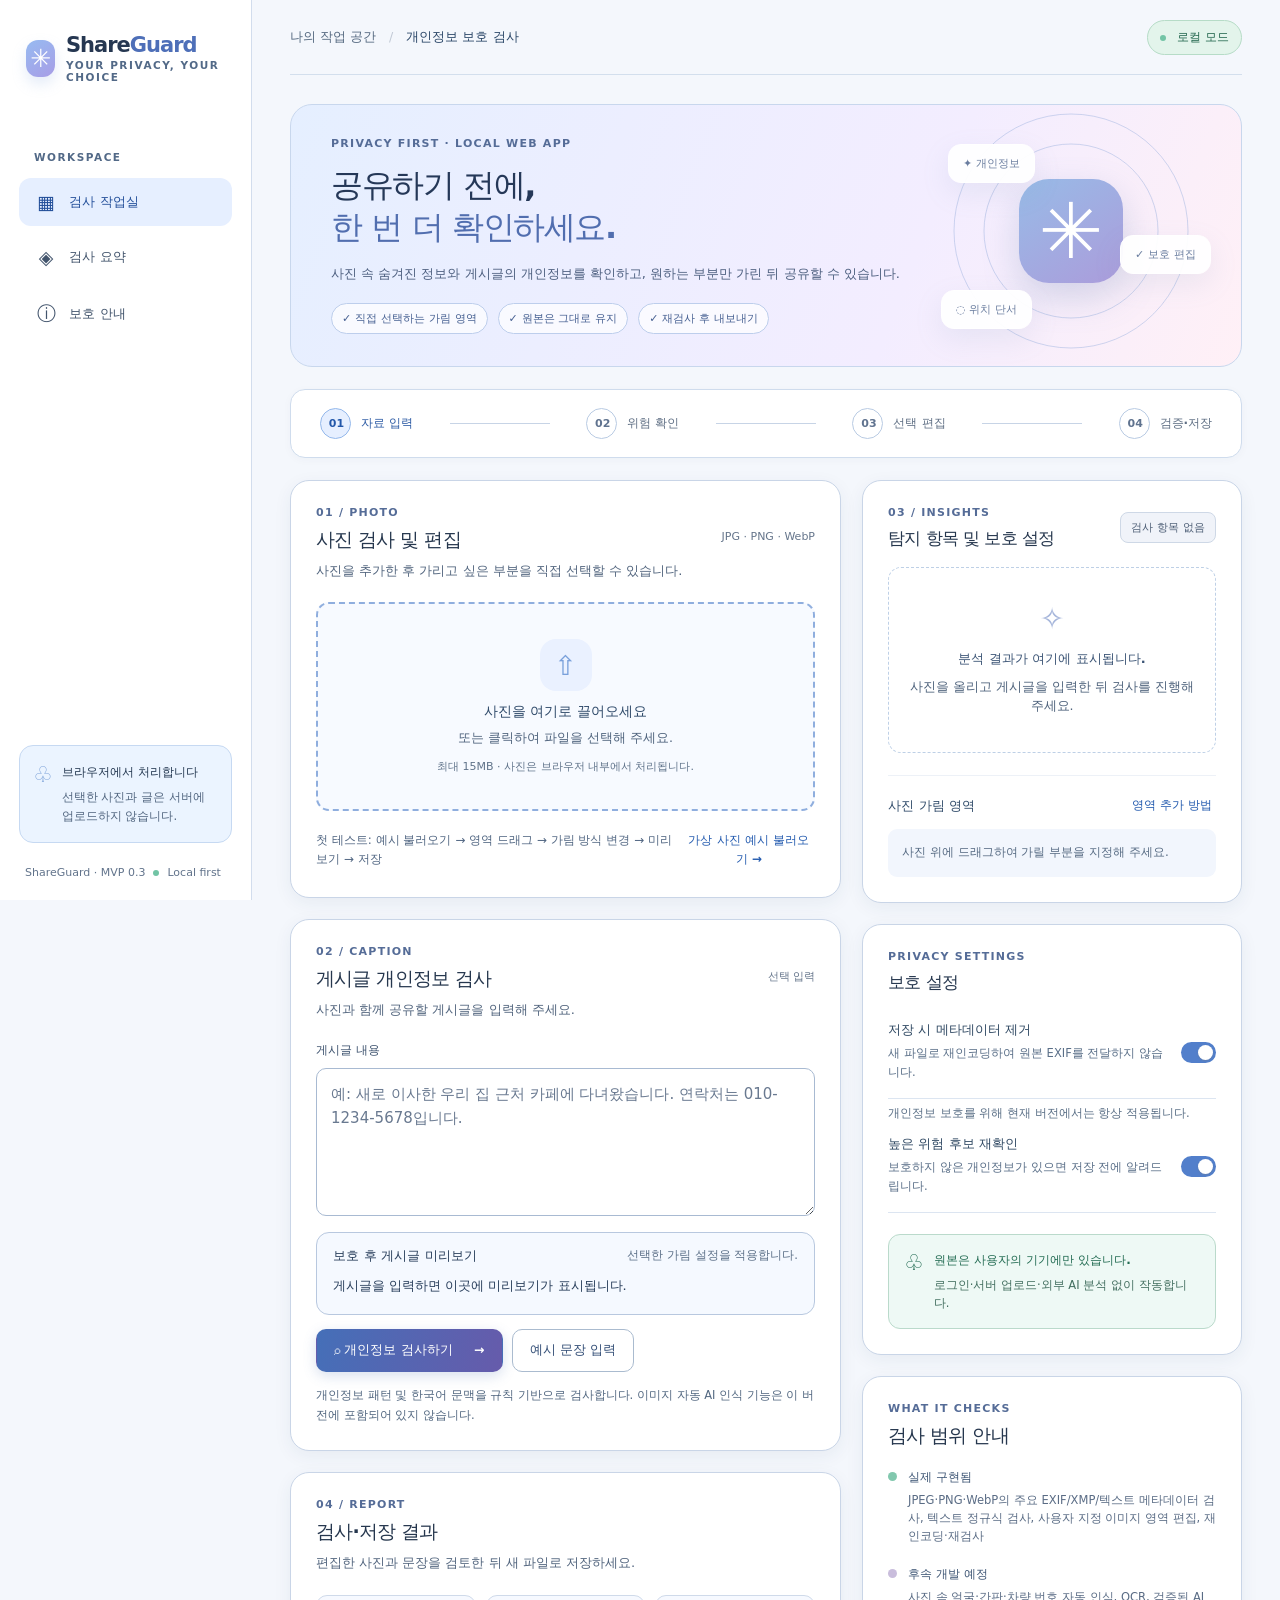
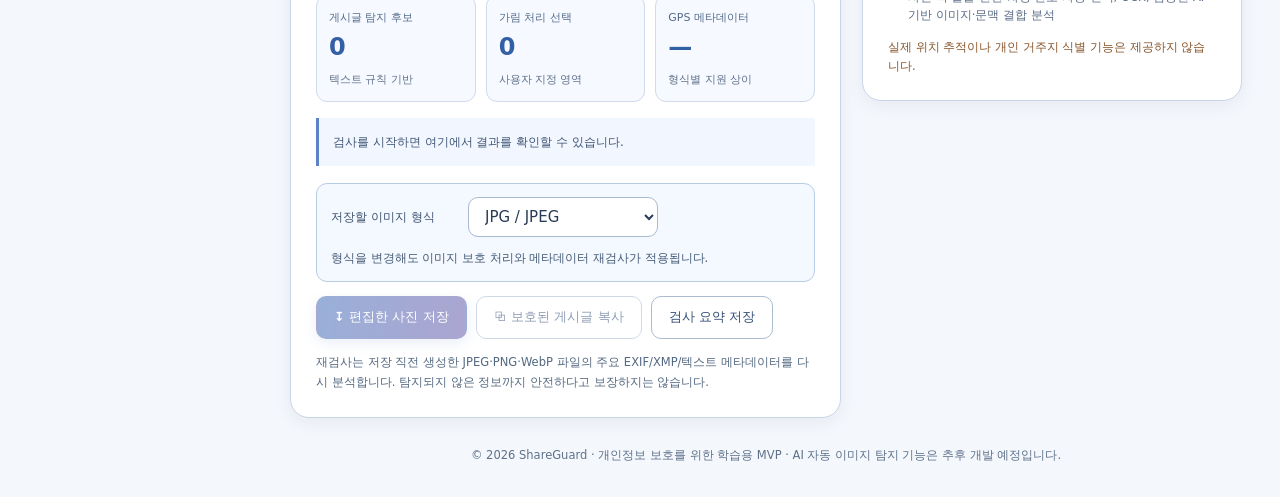
==== source/index.html @ 8f2fca0f "docs: publish full ShareGuard v0.3 source archive and readable sources" ====
<!doctype html>
<html lang="ko">
<head>
  <meta charset="UTF-8" />
  <meta name="viewport" content="width=device-width,initial-scale=1" />
  <meta name="description" content="ShareGuard — 사진과 게시글의 개인정보 노출 단서를 검사하고, 공유 전 선택적으로 보호하는 웹앱" />
  <title>ShareGuard — 공유 전 개인정보 보호</title>
  <style>
:root{font-family:Pretendard,'Apple SD Gothic Neo','Malgun Gothic',system-ui,sans-serif;color:#26324b;background:#f7f9fd;font-synthesis:none;text-rendering:optimizeLegibility;-webkit-font-smoothing:antialiased;font-size:14px}*{box-sizing:border-box}html{scroll-behavior:smooth}body{margin:0}button,input,textarea,select{font:inherit}button{cursor:pointer}button:disabled{cursor:not-allowed;opacity:.48}button:focus-visible,a:focus-visible,input:focus-visible,textarea:focus-visible,select:focus-visible{outline:3px solid #96bdec;outline-offset:2px}a{color:inherit;text-decoration:none}h1,h2,h3,p{margin:0}.hidden{display:none!important}.layout{display:flex;min-height:100vh}.sidebar{width:252px;flex-shrink:0;background:#fff;border-right:1px solid #e9edf6;display:flex;flex-direction:column;position:sticky;top:0;height:100vh;padding:33px 19px 21px}.brand{display:flex;align-items:center;gap:11px;padding-left:7px;font-size:21px;font-weight:850;letter-spacing:-1px;color:#2b3956}.brand-icon{display:flex;align-items:center;justify-content:center;height:37px;width:37px;color:#fff;border-radius:12px;background:linear-gradient(145deg,#97bbf1,#a79de6);font-size:25px;box-shadow:0 7px 14px #9db9e645}.brand-accent{color:#7b95db}.brand small{display:block;font-size:8px;letter-spacing:1.55px;color:#8e9bb2;font-weight:800;margin-top:2px}.sidebar-label{font-size:10px;letter-spacing:1.5px;color:#a4aebe;font-weight:850;margin:68px 15px 15px}.main-nav{display:grid;gap:7px}.nav-item{padding:13px 17px;display:flex;align-items:center;gap:13px;border-radius:12px;color:#8792a5;font-weight:650;font-size:13px}.nav-item:hover,.nav-item.active{background:#eaf2ff;color:#5480c4}.nav-icon{font-size:19px;font-weight:400;width:20px;text-align:center}.side-bottom{margin-top:auto}.private-box{display:flex;gap:9px;padding:16px 13px;background:#f0f7ff;border:1px solid #e3eefb;border-radius:14px}.private-box strong{font-size:11px}.private-box p{font-size:10px;color:#8796aa;line-height:1.65;margin-top:7px}.private-icon{color:#83a7db;font-size:22px}.version{padding:23px 6px 0;color:#a0adbe;font-size:10px;display:flex;gap:8px;align-items:center}.dot,.status-dot{display:inline-block;width:6px;height:6px;border-radius:50%;background:#72c4a5}.main{min-width:0;flex:1;max-width:1600px;margin:0 auto;padding:0 38px 24px;width:100%}.topbar{height:75px;display:flex;justify-content:space-between;align-items:center;border-bottom:1px solid #e9edf5}.breadcrumb{color:#9aa6b8;font-size:12px}.breadcrumb span{padding:0 9px;color:#c1c9d5}.breadcrumb strong{color:#556884}.status-pill{background:#eff9f4;color:#57977d;font-size:11px;padding:8px 12px;border-radius:50px;font-weight:700}.status-dot{margin-right:7px}.hero{background:linear-gradient(112deg,#e5efff 0%,#f3edff 65%,#fff0f6 100%);border:1px solid #e2eaf8;min-height:255px;border-radius:22px;display:flex;overflow:hidden;position:relative;margin-top:29px;padding:32px 40px}.hero-text{position:relative;z-index:2}.eyebrow,.section-kicker{display:block;color:#8b9cc2;font-size:10px;font-weight:850;letter-spacing:1.7px}.hero h1{font-size:32px;line-height:1.32;font-weight:850;letter-spacing:-1.4px;margin:14px 0}.hero em{font-style:normal;color:#7e91cd}.hero p{color:#74839f;font-size:12px;line-height:1.75}.hero-features{display:flex;gap:10px;flex-wrap:wrap;margin-top:17px}.hero-features span{background:#ffffff87;border:1px solid #ffffffaa;padding:7px 10px;border-radius:30px;color:#6a8abb;font-size:10px;font-weight:750}.hero-visual{margin-left:auto;position:relative;width:260px;min-width:240px}.orbit{position:absolute;border:1px solid #a4b6e185;border-radius:50%;left:50%;top:48%;transform:translate(-50%,-50%)}.orbit-1{width:235px;height:235px}.orbit-2{width:175px;height:175px}.hero-shield{position:absolute;left:50%;top:48%;transform:translate(-50%,-50%);width:104px;height:104px;border-radius:30px;background:linear-gradient(145deg,#98bbe7,#ab9cdb);box-shadow:0 14px 35px #778fbb4b;display:grid;place-items:center;color:white;font-size:77px}.hero-float{position:absolute;white-space:nowrap;background:#fffffff2;border:1px solid #ffffff;border-radius:13px;box-shadow:0 10px 28px #839bba22;padding:11px 14px;color:#6a7d9f;font-size:11px;font-weight:750}.float-a{top:7px;left:7px}.float-b{right:-10px;top:98px}.float-c{bottom:5px;left:0}.stepper{display:flex;justify-content:space-around;align-items:center;background:white;border-radius:15px;margin:22px 0;padding:18px 18px;border:1px solid #edf0f7}.step{font-size:11px;display:flex;gap:10px;align-items:center;color:#97a5bb;font-weight:750;white-space:nowrap}.step b{font-size:11px;border:1px solid #e3eaf4;padding:8px;border-radius:50%;width:31px;height:31px;text-align:center;color:#a9b8cc}.step.active{color:#6688cd}.step.active b{background:#e6efff;color:#628cda;border-color:#cee0fd}.step-line{height:1px;background:#e5eaf3;flex:1;max-width:100px;margin:0 15px}.workspace-grid{display:grid;grid-template-columns:minmax(0,1.45fr) minmax(320px,1fr);gap:21px;align-items:start}.content-column,.right-column{display:flex;flex-direction:column;gap:21px}.panel{background:white;border:1px solid #e9eef6;border-radius:19px;box-shadow:0 5px 24px #42597c07;padding:25px}.panel-head{display:flex;justify-content:space-between;align-items:start;gap:15px;margin-bottom:21px}.panel h2{font-size:19px;letter-spacing:-.8px;margin-top:8px}.panel-head p{font-size:12px;color:#9aa6b9;line-height:1.65;margin-top:7px}.optional{margin-top:24px;white-space:nowrap;font-size:10px;color:#a5afc0}.dropzone{background:#f8faff;border:2px dashed #ccdafa;border-radius:13px;padding:35px 12px;text-align:center;cursor:pointer;transition:.2s}.dropzone:hover,.dropzone.dragover{background:#eef4ff;border-color:#8cb3ef}.upload-icon{height:52px;width:52px;margin:0 auto 12px;border-radius:16px;background:#eaf1ff;display:grid;place-items:center;color:#79a0db;font-size:27px}.dropzone h3{font-size:14px;color:#516681}.dropzone p{font-size:12px;margin:9px 0;color:#8d9aae}.dropzone span{font-size:10px;color:#b0bccd}.sample-row{display:flex;justify-content:space-between;gap:8px;margin-top:16px;font-size:11px;color:#9ba7ba;align-items:center}.link-btn{background:none;border:0;padding:4px;color:#668cd0;font-size:11px;font-weight:750}.link-btn:hover{text-decoration:underline}.text-panel textarea,.text-input{width:100%;padding:13px 14px;border-radius:10px;border:1px solid #dfe6f1;background:#fcfdff;color:#43546b;outline:none;line-height:1.6}.text-panel textarea:focus,.text-input:focus{border-color:#a1bdeb;box-shadow:0 0 0 3px #d8e7fd8a}.text-panel textarea{resize:vertical;min-height:115px}.field-label{display:block;font-size:11px;font-weight:750;color:#697d99;margin:12px 0 9px}.editor-row,.download-actions{display:flex;gap:9px;flex-wrap:wrap;margin-top:14px}.primary-btn,.secondary-btn{padding:12px 17px;border-radius:10px;border:1px solid transparent;font-size:12px;font-weight:750}.primary-btn{background:linear-gradient(105deg,#7da3df,#938ad7);color:#fff;box-shadow:0 5px 14px #93a5d333}.primary-btn:hover{filter:brightness(1.04)}.primary-btn span{padding-left:17px}.secondary-btn{background:white;color:#7188af;border-color:#e0e7f1}.secondary-btn:hover{background:#f6f9ff}.privacy-help{margin-top:13px;color:#9ca9bb;font-size:10px;line-height:1.75}.insights-panel .compact{align-items:center;margin-bottom:17px}.insights-panel .compact h2{font-size:16px}.risk-badge{font-size:10px;border-radius:8px;background:#f0f3f9;color:#8996a9;padding:7px 10px;font-weight:750;white-space:nowrap}.risk-badge.risk-high{background:#fff0eb;color:#cc796c}.risk-badge.risk-mid{background:#fff7e6;color:#bb944c}.empty-insights{text-align:center;padding:33px 15px 37px;color:#a5b1c0;border:1px dashed #e8edf5;border-radius:13px}.empty-insights .spark{font-size:30px;color:#a6b6db;display:block;margin-bottom:13px}.empty-insights strong{font-size:12px;color:#7488a6}.empty-insights p{font-size:11px;margin-top:10px;line-height:1.5}.result-intro{font-size:12px;color:#6b7991;line-height:1.5}.result-intro span{color:#7491d2;font-weight:850}.result-intro p{color:#a0acbc;margin:7px 0 15px;font-size:10px}.result-subtitle,.subsection-head{font-size:12px;color:#526681;font-weight:800;margin:13px 0 11px}.meta-row{padding:9px 0;border-bottom:1px solid #f0f3f9;display:flex;justify-content:space-between;gap:9px;font-size:11px}.meta-key{color:#92a0b4;flex-shrink:0}.meta-value{color:#596d8a;text-align:right;word-break:break-word}.meta-value.high{color:#bf6e66;font-weight:800}.muted{color:#a5afbf;font-size:11px;line-height:1.6}.finding-card{border:1px solid #e9edf4;border-radius:11px;padding:12px;margin-bottom:9px}.finding-top{display:flex;justify-content:space-between;align-items:center;gap:8px;font-size:11px}.finding-top strong{color:#546a86}.finding-risk{color:#b58c4e;background:#fff8e9;border-radius:5px;padding:3px 6px;font-size:9px}.finding-risk.high{color:#bc7165;background:#fff0ec}.finding-match{margin:8px 0;color:#72849a;background:#f5f8fd;border-radius:6px;padding:6px 8px;font-size:10px;overflow-wrap:anywhere}.finding-reason{font-size:11px;color:#8998ab;line-height:1.6}.finding-check{display:flex;align-items:center;gap:8px;font-size:11px;color:#6884b1;margin-top:11px;cursor:pointer}.finding-check input,.region-item input{accent-color:#729bd7;width:15px;height:15px;cursor:pointer}.context-notice{background:#fff8eb;border:1px solid #f0e2c3;color:#9e7e48;font-size:11px;padding:12px;border-radius:10px;line-height:1.6}.subsection-head{display:flex;justify-content:space-between;align-items:center;border-top:1px solid #edf1f7;padding-top:17px;margin-top:22px}.empty-regions{color:#a4b0c0;font-size:11px;line-height:1.6;background:#fafcff;padding:14px;border-radius:9px}.region-item{border:1px solid #ebeff6;border-radius:10px;margin-bottom:8px;padding:11px;display:flex;gap:8px;align-items:center}.region-item.current{border-color:#aec8f2;background:#f9fbff}.region-select{border:0;background:none;text-align:left;color:#506887;flex:1;font-size:11px;font-weight:750;overflow-wrap:anywhere}.region-mode-label{font-size:10px;color:#9facc0}.region-settings{margin-top:15px;padding:14px;border:1px solid #e1e9f6;border-radius:12px;background:#fafcff}.inline-settings{display:flex;justify-content:space-between;margin-top:12px;align-items:center;font-size:11px;color:#687f9d}.inline-settings input{border:0;background:none;width:42px;height:28px;cursor:pointer}.region-settings-actions{text-align:right;margin-top:12px}.tiny-warning{font-size:10px;line-height:1.6;color:#af947b;margin-top:14px}.policy-panel h2{font-size:17px;margin-bottom:13px}.switch-row{display:flex;align-items:center;justify-content:space-between;gap:9px;padding:15px 0;border-bottom:1px solid #f0f3f7;cursor:pointer}.switch-row>span:first-child{flex:1}.switch-row strong{display:block;font-size:12px;color:#526780}.switch-row small{font-size:10px;color:#a4afbf;line-height:1.7;display:block;margin-top:5px}.switch-row input{position:absolute;opacity:0;width:1px;height:1px}.switch-ui{width:35px;height:21px;flex-shrink:0;background:#d8dfeb;border-radius:20px;position:relative}.switch-ui:before{content:'';width:15px;height:15px;position:absolute;left:3px;top:3px;background:#fff;border-radius:50%;box-shadow:0 1px 2px #7775}.switch-row input:checked+.switch-ui{background:#9dbce9}.switch-row input:checked+.switch-ui:before{transform:translateX(14px)}.locked-note{color:#a7b2c0;font-size:10px;margin:7px 0 0}.privacy-ribbon{display:flex;gap:10px;border-radius:12px;padding:15px;margin-top:21px;background:#eef9f5;color:#60937f}.privacy-ribbon>span{font-size:22px}.privacy-ribbon strong{font-size:11px}.privacy-ribbon p{font-size:10px;color:#8aaa9e;line-height:1.6;margin-top:7px}.scope-item{display:flex;gap:11px;margin-top:18px}.scope-dot{width:9px;height:9px;border-radius:50%;margin-top:5px;flex-shrink:0}.scope-dot.done{background:#82c8ae}.scope-dot.planned{background:#c9bddc}.scope-item strong{font-size:11px;color:#697e98}.scope-item p{font-size:10px;color:#a3afbf;margin-top:5px;line-height:1.6}.report-cards{display:grid;grid-template-columns:repeat(3,minmax(0,1fr));gap:10px}.report-stat{background:#f7faff;padding:14px 12px;border-radius:11px}.report-stat span{color:#8497b1;font-size:10px;display:block}.report-stat strong{font-size:24px;color:#6c8ec3;display:block;margin:8px 0;font-variant-numeric:tabular-nums}.report-stat small{font-size:9px;color:#a2b1c4}.report-note{color:#7587a2;font-size:11px;background:#f9fbff;border-left:3px solid #aac3eb;margin-top:16px;padding:14px;line-height:1.7}.photo-area{border:1px solid #e9eef6;border-radius:13px;padding:13px}.photo-toolbar{display:flex;align-items:center;justify-content:space-between;gap:8px;margin-bottom:12px}.file-info{display:flex;gap:8px;align-items:center;min-width:0}.file-mark{background:#eef4fd;color:#83a1ce;border-radius:10px;padding:10px;font-size:16px}.file-info strong{display:block;color:#586f8b;font-size:11px;overflow:hidden;text-overflow:ellipsis;white-space:nowrap;max-width:210px}.file-info small{display:block;color:#a6b4c5;font-size:10px;margin-top:4px}.photo-actions{display:flex;gap:5px;flex-shrink:0}.mini-btn{padding:7px 9px;color:#7f91ad;border:1px solid #e1e8f4;background:white;border-radius:7px;font-size:10px}.mini-btn:hover{background:#f6f9ff}.danger-outline{color:#c68c8d}.editor-controls{display:flex;align-items:center;justify-content:space-between;gap:8px;margin:9px 0;flex-wrap:wrap}.mode-group{display:flex;background:#f3f6fc;border-radius:9px;padding:3px;gap:2px}.mode-btn{border:0;background:transparent;padding:9px 10px;color:#92a2b6;font-size:10px;border-radius:7px}.mode-btn.selected{background:white;color:#6d8bc6;box-shadow:0 1px 7px #627ba71a}.image-stage{position:relative;line-height:0;border-radius:10px;overflow:hidden;background:#eef2fa;touch-action:none;user-select:none;min-height:80px;cursor:crosshair}.image-stage.in-preview{cursor:default}.image-stage img{display:block;width:100%;height:auto}.image-stage .preview-canvas{display:block;width:100%;height:auto}.region-layer{position:absolute;inset:0;pointer-events:none}.region-overlay{position:absolute;border:2px dashed #f4db6e;background:#fdf0a32b}.region-overlay.active-mask{border-color:#70aff0;background:#4aa4ff24}.region-overlay.highlight{outline:2px solid #fdfdfd;outline-offset:-5px}.region-tag{position:absolute;top:0;left:0;white-space:nowrap;line-height:1;background:#6590cbf2;color:white;font-size:10px;padding:5px}.drawing-rect{position:absolute;border:2px solid #96b6e7;background:#c5dafe50;pointer-events:none}.stage-hint{font-size:10px;color:#9eabba;margin:11px 0 0;line-height:1.6}.photo-foot{display:flex;justify-content:space-between;align-items:center;gap:8px;margin-top:13px;font-size:10px;color:#a2b0c3}.info-label{color:#648dbd}.compare-block{margin:20px 0 6px;border-top:1px solid #e8eef6;padding-top:15px}.compare-head{display:flex;flex-direction:column;gap:4px;margin-bottom:12px}.compare-head strong{font-size:12px}.compare-head span{font-size:10px;color:#93a4ba}.comparison{position:relative;width:100%;overflow:hidden;border-radius:10px;background:#f6f7fa}.comparison img{width:100%;height:100%;position:absolute;inset:0;object-fit:fill}.compare-slider-label{display:flex;justify-content:space-between;font-size:11px;margin-top:12px;color:#6d829d}.compare-block input[type=range]{accent-color:#86a7df;width:100%;margin-top:11px}.risk-dialog{border:1px solid #edf0f5;box-shadow:0 20px 70px #3548664b;border-radius:18px;padding:27px;max-width:430px;width:calc(100% - 30px)}.risk-dialog::backdrop{background:#23304365}.risk-dialog h2{font-size:18px;color:#36475d}.risk-dialog p{font-size:12px;color:#7f8da1;line-height:1.7;margin-top:14px}.dialog-actions{display:flex;justify-content:end;gap:8px;margin-top:23px}.toast{position:fixed;bottom:25px;right:25px;z-index:20;background:#455d79;color:white;font-size:12px;line-height:1.6;padding:12px 19px;border-radius:12px;box-shadow:0 12px 30px #50617d40;opacity:0;transform:translateY(10px);pointer-events:none;transition:.2s;max-width:390px}.toast.visible{opacity:1;transform:translateY(0)}.toast.error{background:#a9696a}footer{padding:30px 5px 10px;color:#a8b4c4;font-size:10px;text-align:center}
@media(max-width:1230px){.sidebar{width:215px}.main{padding:0 22px 22px}.workspace-grid{grid-template-columns:minmax(0,1fr) 340px;gap:16px}.panel{padding:20px}.hero{padding:26px}.hero-visual{min-width:160px;width:180px}.float-b{right:-15px}.hero h1{font-size:29px}}
@media(max-width:1040px){.workspace-grid{grid-template-columns:1fr}.right-column{display:grid;grid-template-columns:1fr 1fr;align-items:start}.insights-panel{grid-column:span 2}.hero-visual{min-width:225px}.main{padding:0 20px 25px}}
@media(max-width:680px){.layout{display:block}.sidebar{width:100%;height:auto;position:relative;padding:15px 15px 10px;border-right:none;border-bottom:1px solid #eef1f7}.brand{font-size:20px}.sidebar-label,.side-bottom{display:none}.main-nav{display:flex;margin-top:11px;gap:5px;overflow-x:auto}.nav-item{padding:9px 12px;font-size:11px;white-space:nowrap}.main{padding:0 14px 15px}.topbar{height:48px}.hero{padding:25px 23px;min-height:215px;margin-top:14px}.hero h1{font-size:27px}.hero-visual{position:absolute;right:-120px;top:25px;opacity:.24}.hero-text{max-width:calc(100% - 20px)}.hero-features{gap:5px}.hero-features span{font-size:9px;padding:5px 7px}.stepper{padding:13px 9px;margin:15px 0}.step{font-size:0;gap:2px}.step b{font-size:10px;width:30px;height:30px;padding:8px}.step-line{margin:0 4px}.panel{padding:17px;border-radius:15px}.panel h2{font-size:17px}.optional{font-size:9px}.right-column{display:flex}.report-cards{gap:6px}.report-stat{padding:10px 8px}.report-stat span{font-size:9px}.report-stat strong{font-size:20px}.photo-toolbar{flex-wrap:wrap}.photo-actions{margin-left:auto}.file-info strong{max-width:180px}.hero-visual .hero-float{display:none}.toast{bottom:14px;left:14px;right:14px;max-width:none;text-align:center}}

.masked-preview{border:1px solid #dce4f3;background:#f8faff;border-radius:13px;padding:14px 16px;margin-top:12px;margin-bottom:12px}.masked-preview-head{display:flex;justify-content:space-between;gap:10px;align-items:center;font-size:12px;color:#2e3d58}.masked-preview-head span{font-size:11px;color:#8895aa}.masked-preview pre{white-space:pre-wrap;overflow-wrap:anywhere;font-family:inherit;line-height:1.65;color:#354560;font-size:13px;margin:10px 0 0;min-height:25px}@media(max-width:600px){.masked-preview-head{align-items:start;flex-direction:column;gap:4px}}

</style>
  <link rel="stylesheet" href="assets/readability.css" />
</head>
<body>
  <div class="layout">
    <aside class="sidebar" aria-label="주 메뉴">
      <a class="brand" href="#top" aria-label="ShareGuard 처음으로"><span class="brand-icon">✳</span><span>Share<span class="brand-accent">Guard</span><small>YOUR PRIVACY, YOUR CHOICE</small></span></a>
      <div class="sidebar-label">WORKSPACE</div>
      <nav class="main-nav" aria-label="작업 화면">
        <a href="#workspace" class="nav-item active"><span class="nav-icon">▦</span> 검사 작업실</a>
        <a href="#reports" class="nav-item"><span class="nav-icon">◈</span> 검사 요약</a>
        <a href="#about" class="nav-item"><span class="nav-icon">ⓘ</span> 보호 안내</a>
      </nav>
      <div class="side-bottom">
        <div class="private-box"><span class="private-icon">♧</span><div><strong>브라우저에서 처리합니다</strong><p>선택한 사진과 글은 서버에 업로드하지 않습니다.</p></div></div>
        <div class="version">ShareGuard · MVP 0.3 <span class="dot"></span> Local first</div>
      </div>
    </aside>
    <main id="top" class="main">
      <header class="topbar"><span class="breadcrumb">나의 작업 공간 <span>/</span> <strong>개인정보 보호 검사</strong></span><span class="status-pill"><span class="status-dot"></span> 로컬 모드</span></header>
      <section class="hero" id="workspace">
        <div class="hero-text"><span class="eyebrow">PRIVACY FIRST · LOCAL WEB APP</span><h1>공유하기 전에,<br/><em>한 번 더 확인하세요.</em></h1><p>사진 속 숨겨진 정보와 게시글의 개인정보를 확인하고, 원하는 부분만 가린 뒤 공유할 수 있습니다.</p><div class="hero-features"><span>✓ 직접 선택하는 가림 영역</span><span>✓ 원본은 그대로 유지</span><span>✓ 재검사 후 내보내기</span></div></div>
        <div class="hero-visual" aria-hidden="true"><div class="orbit orbit-1"></div><div class="orbit orbit-2"></div><div class="hero-shield">✳</div><span class="hero-float float-a">✦ 개인정보</span><span class="hero-float float-b">✓ 보호 편집</span><span class="hero-float float-c">◌ 위치 단서</span></div>
      </section>
      <section class="stepper" aria-label="진행 단계"><span class="step active"><b>01</b> 자료 입력</span><span class="step-line"></span><span class="step"><b>02</b> 위험 확인</span><span class="step-line"></span><span class="step"><b>03</b> 선택 편집</span><span class="step-line"></span><span class="step"><b>04</b> 검증·저장</span></section>
      <div class="workspace-grid">
        <div class="content-column">
          <section class="panel image-panel" aria-labelledby="photo-heading">
            <div class="panel-head"><div><div class="section-kicker">01 / PHOTO</div><h2 id="photo-heading">사진 검사 및 편집</h2><p>사진을 추가한 후 가리고 싶은 부분을 직접 선택할 수 있습니다.</p></div><span class="optional">JPG · PNG · WebP</span></div>
            <div id="dropzone" class="dropzone" tabindex="0" role="button" aria-label="사진 업로드"><div class="upload-icon">⇧</div><h3>사진을 여기로 끌어오세요</h3><p>또는 클릭하여 파일을 선택해 주세요.</p><span>최대 15MB · 사진은 브라우저 내부에서 처리됩니다.</span><input id="fileInput" type="file" accept="image/jpeg,image/png,image/webp" hidden /></div>
            <div id="photoArea" class="photo-area hidden"><div class="photo-toolbar"><div class="file-info"><span class="file-mark">▧</span><span><strong id="fileName">photo.jpg</strong><small id="fileSize">—</small></span></div><div class="photo-actions"><button class="mini-btn" id="replacePhoto" type="button">사진 변경</button><button class="mini-btn danger-outline" id="clearPhoto" type="button">제거</button></div></div>
              <div class="editor-controls"><div class="mode-group" role="group" aria-label="편집 모드"><button id="drawMode" class="mode-btn selected" type="button">▧ 영역 지정</button><button id="cropMode" class="mode-btn" type="button">⌗ 자르기</button><button id="viewMode" class="mode-btn" type="button">◉ 미리보기</button></div><button id="resetEdits" class="mini-btn" type="button">↶ 편집 초기화</button></div>
              <div id="imageStage" class="image-stage" aria-label="사진 편집 영역"><img id="originalPhoto" alt="사용자가 업로드한 원본 사진" draggable="false" /><canvas id="previewCanvas" class="preview-canvas hidden" aria-label="보호 처리된 사진 미리보기"></canvas><div id="regionLayer" class="region-layer"></div><div id="drawingRect" class="drawing-rect hidden"></div></div>
              <div class="stage-hint" id="stageHint">사진에서 가릴 영역을 마우스로 드래그하거나 터치로 지정해 주세요.</div>
              <div id="compareBlock" class="compare-block hidden"><div class="compare-head"><strong>원본 · 편집본 비교</strong><span>슬라이더를 움직여 확인할 수 있습니다.</span></div><div class="comparison" id="comparison"><img id="compareOriginal" alt="원본 사진 비교 이미지" draggable="false" /><img id="compareEdited" alt="보호 편집된 결과 이미지" draggable="false" /></div><label class="compare-slider-label" for="compareSlider">편집본 표시 비율 <output id="compareValue">50%</output></label><input id="compareSlider" type="range" min="0" max="100" value="50" /></div>
              <div class="photo-foot"><span id="metadataBadge" class="info-label">사진을 분석하지 않았습니다.</span><span id="regionCount">지정된 영역 0개</span></div>
            </div>
            <div class="sample-row"><span>첫 테스트: 예시 불러오기 → 영역 드래그 → 가림 방식 변경 → 미리보기 → 저장</span><button class="link-btn" id="loadDemo" type="button">가상 사진 예시 불러오기 →</button></div>
          </section>
          <section class="panel text-panel"><div class="panel-head"><div><div class="section-kicker">02 / CAPTION</div><h2>게시글 개인정보 검사</h2><p>사진과 함께 공유할 게시글을 입력해 주세요.</p></div><span class="optional">선택 입력</span></div><label for="captionInput" class="field-label">게시글 내용</label><textarea id="captionInput" placeholder="예: 새로 이사한 우리 집 근처 카페에 다녀왔습니다. 연락처는 010-1234-5678입니다." rows="5" spellcheck="false"></textarea><div class="masked-preview"><div class="masked-preview-head"><strong>보호 후 게시글 미리보기</strong><span>선택한 가림 설정을 적용합니다.</span></div><pre id="captionPreview" aria-live="polite">게시글을 입력하면 이곳에 미리보기가 표시됩니다.</pre></div><div class="editor-row"><button id="runScan" class="primary-btn" type="button">⌕ 개인정보 검사하기 <span>→</span></button><button id="loadTextDemo" class="secondary-btn" type="button">예시 문장 입력</button></div><p class="privacy-help">개인정보 패턴 및 한국어 문맥을 규칙 기반으로 검사합니다. 이미지 자동 AI 인식 기능은 이 버전에 포함되어 있지 않습니다.</p></section>
          <section id="reports" class="panel report-panel"><div class="panel-head"><div><div class="section-kicker">04 / REPORT</div><h2>검사·저장 결과</h2><p>편집한 사진과 문장을 검토한 뒤 새 파일로 저장하세요.</p></div></div><div class="report-cards"><div class="report-stat"><span>게시글 탐지 후보</span><strong id="statText">0</strong><small>텍스트 규칙 기반</small></div><div class="report-stat"><span>가림 처리 선택</span><strong id="statRegions">0</strong><small>사용자 지정 영역</small></div><div class="report-stat"><span>GPS 메타데이터</span><strong id="statGps">—</strong><small>형식별 지원 상이</small></div></div><div class="report-note" id="reportNote">검사를 시작하면 여기에서 결과를 확인할 수 있습니다.</div><div class="export-choice"><label class="field-label" for="exportFormat">저장할 이미지 형식</label><select id="exportFormat" class="text-input"><option value="image/jpeg">JPG / JPEG</option><option value="image/png">PNG</option><option value="image/webp">WebP</option></select><span class="format-help">형식을 변경해도 이미지 보호 처리와 메타데이터 재검사가 적용됩니다.</span></div><div class="download-actions"><button class="primary-btn" id="exportImage" type="button" disabled>↧ 편집한 사진 저장</button><button class="secondary-btn" id="copyCaption" type="button" disabled>⧉ 보호된 게시글 복사</button><button class="secondary-btn" id="exportReport" type="button">검사 요약 저장</button></div><p class="privacy-help">재검사는 저장 직전 생성한 JPEG·PNG·WebP 파일의 주요 EXIF/XMP/텍스트 메타데이터를 다시 분석합니다. 탐지되지 않은 정보까지 안전하다고 보장하지는 않습니다.</p></section>
        </div>
        <div class="right-column">
          <section class="panel insights-panel"><div class="panel-head compact"><div><div class="section-kicker">03 / INSIGHTS</div><h2>탐지 항목 및 보호 설정</h2></div><span id="riskBadge" class="risk-badge">미검사</span></div><div id="emptyInsights" class="empty-insights"><span class="spark">✧</span><strong>분석 결과가 여기에 표시됩니다.</strong><p>사진을 올리고 게시글을 입력한 뒤 검사를 진행해 주세요.</p></div><div id="scanResults" class="hidden"><div class="result-intro"><span id="resultCount">0개</span>의 개인정보·위치 단서 후보를 확인했습니다.<p>탐지 결과에는 오탐·미탐이 있을 수 있습니다. 표시된 근거를 확인해 주세요.</p></div><div id="metadataList" class="metadata-list"></div><div id="textList" class="finding-list"></div><div id="crossContext" class="context-notice hidden"></div></div><div class="subsection-head"><strong>사진 가림 영역</strong><button class="link-btn" id="addAreaHint" type="button">영역 추가 방법</button></div><div id="regionEmpty" class="empty-regions">사진 위에 드래그하여 가릴 부분을 지정해 주세요.</div><div id="regionList" class="region-list"></div><div id="regionSettings" class="region-settings hidden"><label class="field-label" for="regionLabel">선택 영역 이름</label><input id="regionLabel" class="text-input" placeholder="예: 친구 얼굴"/><label class="field-label" for="regionRisk">이 영역의 민감도</label><select id="regionRisk" class="text-input"><option value="주의">주의 · 얼굴/카페 간판 등</option><option value="높음">높음 · 집 주소/번호판/인증정보 등</option></select><label class="field-label" for="regionStyle">가림 방식</label><select id="regionStyle" class="text-input"><option value="solid">불투명 가림 (권장)</option><option value="sticker">스티커</option><option value="pixel">모자이크</option><option value="blur">블러</option></select><div id="stickerPicker" class="hidden"><label class="field-label" for="stickerText">스티커 선택</label><select id="stickerText" class="text-input"><option value="💗">하트 💗</option><option value="🌸">꽃 🌸</option><option value="⭐">별 ⭐</option><option value="☁️">구름 ☁️</option><option value="🦋">나비 🦋</option></select></div><div class="inline-settings"><label for="maskColor">가림 색상</label><input id="maskColor" type="color" value="#9fbde6"/></div><div class="region-settings-actions"><button class="mini-btn danger-outline" id="deleteRegion" type="button">영역 삭제</button></div><p class="tiny-warning">블러·모자이크·스티커는 민감한 문자나 인증정보를 충분히 가리지 못할 수 있습니다.</p></div></section>
          <section class="panel policy-panel"><div class="section-kicker">PRIVACY SETTINGS</div><h2>보호 설정</h2><label class="switch-row"><span><strong>저장 시 메타데이터 제거</strong><small>새 파일로 재인코딩하여 원본 EXIF를 전달하지 않습니다.</small></span><input id="stripMeta" type="checkbox" checked disabled/><span class="switch-ui" aria-hidden="true"></span></label><div class="locked-note">개인정보 보호를 위해 현재 버전에서는 항상 적용됩니다.</div><label class="switch-row"><span><strong>높은 위험 후보 재확인</strong><small>보호하지 않은 개인정보가 있으면 저장 전에 알려드립니다.</small></span><input id="confirmRisk" type="checkbox" checked/><span class="switch-ui" aria-hidden="true"></span></label><div class="privacy-ribbon"><span>♧</span><div><strong>원본은 사용자의 기기에만 있습니다.</strong><p>로그인·서버 업로드·외부 AI 분석 없이 작동합니다.</p></div></div></section>
          <section id="about" class="panel about-panel"><div class="section-kicker">WHAT IT CHECKS</div><h2>검사 범위 안내</h2><div class="scope-item"><span class="scope-dot done"></span><div><strong>실제 구현됨</strong><p>JPEG·PNG·WebP의 주요 EXIF/XMP/텍스트 메타데이터 검사, 텍스트 정규식 검사, 사용자 지정 이미지 영역 편집, 재인코딩·재검사</p></div></div><div class="scope-item"><span class="scope-dot planned"></span><div><strong>후속 개발 예정</strong><p>사진 속 얼굴·간판·차량 번호 자동 인식, OCR, 검증된 AI 기반 이미지·문맥 결합 분석</p></div></div><p class="tiny-warning">실제 위치 추적이나 개인 거주지 식별 기능은 제공하지 않습니다.</p></section>
        </div>
      </div>
      <footer>© 2026 ShareGuard · 개인정보 보호를 위한 학습용 MVP · AI 자동 이미지 탐지 기능은 추후 개발 예정입니다.</footer>
    </main>
  </div>
  <dialog id="riskDialog" class="risk-dialog"><form method="dialog"><h2>공유 전 확인</h2><p id="riskDialogText">보호하지 않은 위험 항목이 남아 있습니다.</p><div class="dialog-actions"><button value="cancel" class="secondary-btn">다시 확인</button><button value="continue" class="primary-btn">위험을 확인하고 저장</button></div></form></dialog>
  <div id="toast" class="toast" role="status" aria-live="polite"></div>
  <script>
/** Offline rule-based candidate detection. Not a ML/AI classification result. */
const PATTERNS = [
  {kind:'email', label:'이메일 주소', severity:'주의', regex:/\b[A-Z0-9._%+-]+@[A-Z0-9.-]+\.[A-Z]{2,}\b/gi, reason:'이메일 주소를 통해 연락처나 계정을 식별할 수 있습니다.', recommend:'공개할 필요가 없다면 이메일 주소를 가려 주세요.'},
  {kind:'phone', label:'휴대전화 번호', severity:'높음', regex:/(?<!\d)01[016789][- .]?\d{3,4}[- .]?\d{4}(?!\d)/g, reason:'전화번호가 공개되면 원하지 않는 연락을 받을 수 있습니다.', recommend:'전화번호를 마스킹하는 것을 권장합니다.'},
  {kind:'rrn', label:'주민등록번호 형태', severity:'높음', regex:/(?<!\d)\d{6}[- ]?[1-8]\d{6}(?!\d)/g, reason:'개인 식별 번호 형태의 정보가 포함되어 있습니다.', recommend:'번호 전체를 공개하지 않는 것을 권장합니다.'},
  {kind:'apikey', label:'인증정보 형태', severity:'높음', regex:/(?:api[_ -]?key|password|passwd|secret|token)\s*[:=]\s*["']?[A-Za-z0-9_\-!.]{8,}["']?/gi, reason:'인증키 또는 비밀번호 형태의 문자열이 포함되어 있습니다.', recommend:'노출된 실제 인증정보라면 삭제하고 교체를 검토해 주세요.'},
  {kind:'urlsecret', label:'URL 내 인증 토큰 형태', severity:'높음', regex:/[?&](?:token|api_key|apikey|access_token)=[A-Za-z0-9%._-]{8,}/gi, reason:'링크에 인증 토큰 형태의 정보가 포함되어 있습니다.', recommend:'공개 링크에서 인증정보를 제거해 주세요.'}
];
const CONTEXT = [
  {kind:'residence',label:'거주지 관련 표현', severity:'주의',regex:/(?:우리\s?집|제\s?집|집\s?앞|자취방|이사(?:했|왔|완료)|살고\s?있는\s?곳|집\s?근처)/g,reason:'게시글이 주변 장소나 사진의 배경을 거주 공간과 연결할 수 있습니다.',recommend:'정확한 생활 공간을 드러내는 표현인지 확인해 주세요.'},
  {kind:'routine',label:'반복되는 생활 패턴',severity:'주의',regex:/(?:매일|매주|퇴근\s?후|등교\s?길|밤\s?\d{1,2}시|혼자\s?오는|항상\s?가는)/g,reason:'반복적인 시간 또는 이동 패턴이 추정될 수 있습니다.',recommend:'필요하지 않다면 구체적인 시간·방문 빈도를 줄여 주세요.'},
  {kind:'location',label:'장소 관련 표현',severity:'주의',regex:/(?:[가-힣]{2,}(?:역|학교|아파트|빌딩|카페)|(?:서울|부산|대구|인천|대전|광주|울산|세종)(?:시)?\s?[가-힣0-9-]{1,}(?:구|동|로|길))/g,reason:'특정 장소가 드러날 수 있습니다. 장소를 공개하는 목적이라면 유지해도 됩니다.',recommend:'거주지나 반복 동선과 연결되는지만 확인해 주세요.'}
];
function analyzeText(text){
  const found=[];
  for(const def of [...PATTERNS,...CONTEXT]) {
    for(const m of text.matchAll(def.regex)) {
      found.push({id:`${def.kind}:${m.index}:${m[0]}`,kind:def.kind,label:def.label,severity:def.severity,start:m.index,end:m.index+m[0].length,text:m[0],reason:def.reason,recommend:def.recommend,mask:def.kind!=='residence'&&def.kind!=='routine'&&def.kind!=='location'});
    }
  }
  found.sort((a,b)=>a.start-b.start || (b.end-b.start)-(a.end-a.start));
  const dedup=[];let furthest=-1;
  for(const f of found){if(f.start>=furthest){dedup.push(f);furthest=f.end;}}
  return dedup;
}
function maskText(text, findings, replacement='[가림]'){
  const applied=findings.filter(f=>f.mask).slice().sort((a,b)=>a.start-b.start);
  let pos=0, out='';
  for(const f of applied){if(f.start<pos || f.end>text.length) continue;out+=text.slice(pos,f.start)+replacement;pos=f.end;}
  return out+text.slice(pos);
}
function combinedContext(findings, hasImage){
  if(!hasImage) return null;
  const kinds=new Set(findings.map(f=>f.kind));
  if(kinds.has('residence')&&kinds.has('routine')) return {level:'높음',message:'게시글에 거주지 관련 표현과 반복적인 생활 패턴이 함께 포함되어 있습니다. 사진 속 배경과 결합되면 위치·동선 추정에 활용될 수 있으므로 게시 전에 검토해 주세요.'};
  if(kinds.has('residence'))return {level:'주의',message:'거주지 관련 표현이 발견되었습니다. 사진 속 건물·간판 등과 결합되면 생활 공간의 단서가 될 수 있습니다. 이미지 속 대상은 자동으로 인식한 것이 아닙니다.'};
  if(kinds.has('routine')&&kinds.has('location'))return {level:'주의',message:'장소와 반복 생활 패턴에 관한 표현이 함께 포함되어 있습니다. 게시 목적에 따라 공개 범위를 확인해 주세요.'};
  return null;
}
function riskLevel(findings,hasGps=false){return hasGps||findings.some(f=>f.severity==='높음')?'높음':findings.length?'주의':'검사 항목 없음';}

/* Minimal bounded JPEG Exif/TIFF reader. Returns limitations explicitly. No private telemetry. */
const SHORT=3,LONG=4,RATIONAL=5,ASCII=2;
function str(view,offset,n){if(offset<0||n<0||offset+n>view.byteLength)throw Error('Exif 범위를 벗어났습니다.');let s='';for(let i=0;i<n;i++)s+=String.fromCharCode(view.getUint8(offset+i));return s.replace(/\0+$/,'');}
function readExif(data){
  const v=new DataView(data.buffer,data.byteOffset,data.byteLength);
  if(v.byteLength<8)throw Error('Exif 크기가 올바르지 않습니다.');
  const le=str(v,0,2)==='II';if(!le&&str(v,0,2)!=='MM')throw Error('Exif 바이트 순서가 올바르지 않습니다.');
  const u16=x=>{if(x<0||x+2>v.byteLength)throw Error('Exif 범위 오류');return v.getUint16(x,le)};
  const u32=x=>{if(x<0||x+4>v.byteLength)throw Error('Exif 범위 오류');return v.getUint32(x,le)};
  if(u16(2)!==42)throw Error('Exif TIFF 표식 오류');
  function ifd(off){if(off<8||off+2>v.byteLength)return {};const count=u16(off);if(count>300)return {};let entries={};for(let i=0;i<count;i++){let at=off+2+i*12;if(at+12>v.byteLength)break;const tag=u16(at),type=u16(at+2),n=u32(at+4),unit={1:1,2:1,3:2,4:4,5:8,7:1}[type]||1;if(n>100000)continue;let p=n*unit<=4?at+8:u32(at+8);if(p+n*unit>v.byteLength)continue;entries[tag]={tag,type,n,p};}return entries;}
  function value(e){if(!e)return null;if(e.type===ASCII)return str(v,e.p,Math.min(e.n,256));if(e.type===SHORT)return u16(e.p);if(e.type===LONG)return u32(e.p);if(e.type===RATIONAL){let out=[];for(let j=0;j<Math.min(e.n,3);j++){let num=u32(e.p+j*8),den=u32(e.p+j*8+4);out.push(den?num/den:null);}return out;}return null;}
  const root=ifd(u32(4));const gpsPtr=value(root[0x8825]);const exifPtr=value(root[0x8769]);const gps=gpsPtr?ifd(gpsPtr):{};const detail=exifPtr?ifd(exifPtr):{};
  const coord=(refs,tag)=>{const nums=value(gps[tag]);const ref=value(gps[refs]);if(!Array.isArray(nums)||nums.length<3||nums.some(x=>x===null)||!ref)return null;let r=nums[0]+nums[1]/60+nums[2]/3600;return /^[SW]/i.test(ref)?-r:r;};
  const lat=coord(1,2),lng=coord(3,4);
  return {status:'checked',hasGps:lat!==null||lng!==null, gps:lat!==null&&lng!==null?{lat,lng}:null, make:value(root[0x010f]),model:value(root[0x0110]),date:value(detail[0x9003])||value(root[0x0132]),rawExif:true};
}
// JPEG / PNG / WebP image-container metadata reader.
// GPS result is a risk signal, not a guarantee of absence of all location information.
const TYPE_LABELS={'image/jpeg':'JPEG','image/png':'PNG','image/webp':'WebP'};
const GPS_XMP_PATTERN=/(?:\b(?:exif|tiff|Iptc4xmpExt):GPS(?:Latitude|Longitude|Position|Altitude)\b|\bGPS(?:Latitude|Longitude|Position)\b|\bgeo:(?:lat|lon|long)\b|\b(?:latitude|longitude)\s*[=:]\s*["']?[-+]?\d{1,3}(?:\.\d+)?)/i;
function readAsciiBytes(bytes,start=0,end=bytes.length){
  let out=''; for(let i=start;i<end&&i<bytes.length;i++)out+=String.fromCharCode(bytes[i]);return out;
}
function decodedText(bytes){try{return new TextDecoder('utf-8',{fatal:false}).decode(bytes);}catch{return readAsciiBytes(bytes);}}
function reportMetadata(mime){return {status:'checked',format:TYPE_LABELS[mime]||mime,hasGps:false,gps:null,rawExif:false,make:null,model:null,date:null,types:[],notes:[],reason:'',unverified:false};}
function recordTextMeta(out,kind,text){
  if(!out.types.includes(kind))out.types.push(kind);
  if(GPS_XMP_PATTERN.test(text))out.hasGps=true;
  const date=text.match(/(?:DateTimeOriginal|CreateDate|date:created|xmp:CreateDate)[^<>\n]{0,18}["'>=: ]+([0-9]{4}[:\-][0-9]{2}[:\-][0-9]{2}[^"'<>\n]{0,18})/i);
  if(date&&!out.date)out.date=date[1].trim().slice(0,32);
}
function recordExif(out,payload){
  out.rawExif=true;if(!out.types.includes('EXIF'))out.types.push('EXIF');
  let data=payload;
  if(data.length>6&&readAsciiBytes(data,0,6)==='Exif\0\0')data=data.subarray(6);
  try{const info=readExif(data);out.hasGps ||=info.hasGps;out.gps ||=info.gps;out.make ||=info.make;out.model ||=info.model;out.date ||=info.date;}
  catch(e){out.unverified=true;out.notes.push('EXIF 내부 정보를 완전히 읽지 못했습니다.');}
}
async function expandZlib(bytes,limit=256*1024){
  if(typeof DecompressionStream==='undefined')throw Error('브라우저 압축 해제 미지원');
  const stream=new Blob([bytes]).stream().pipeThrough(new DecompressionStream('deflate'));
  const reader=stream.getReader();let size=0;const chunks=[];
  try{for(;;){let {done,value}=await reader.read();if(done)break;size+=value.length;if(size>limit)throw Error('압축 메타데이터 용량 초과');chunks.push(value);}}
  finally{try{await reader.cancel();}catch{}}
  const result=new Uint8Array(size);let at=0;for(const chunk of chunks){result.set(chunk,at);at+=chunk.length;}return result;
}
async function scanMetadata(buffer,mime='image/jpeg'){
 const out=reportMetadata(mime),bytes=new Uint8Array(buffer);
 if(!validateImage(buffer,mime))return {...out,status:'invalid',hasGps:null,reason:'이미지 헤더 형식을 확인할 수 없습니다.'};
 try{
 if(mime==='image/jpeg'){
   let p=2;
   while(p+4<=bytes.length){if(bytes[p]!==255)break;let marker=bytes[p+1];p+=2;
     if(marker===0xd9||marker===0xda)break;
     if(marker===0xff)continue;
     if(marker===0xd8||marker===0x01||(marker>=0xd0&&marker<=0xd7))continue;
     if(p+2>bytes.length)break;
     const len=(bytes[p]<<8)|bytes[p+1];if(len<2||p+len>bytes.length){out.unverified=true;break;}
     const segment=bytes.subarray(p+2,p+len);
     if(marker===0xe1){if(readAsciiBytes(segment,0,6)==='Exif\0\0')recordExif(out,segment.subarray(6));
       else if(readAsciiBytes(segment,0,29).includes('http://ns.adobe.com/xap/1.0/'))recordTextMeta(out,'XMP',decodedText(segment));}
     if(marker===0xed&&segment.length){recordTextMeta(out,'IPTC/APP13',decodedText(segment));}
     if(marker===0xfe&&segment.length){recordTextMeta(out,'JPEG 설명',decodedText(segment));}
     p+=len;
   }
 } else if(mime==='image/png'){
   let p=8, ended=false, count=0;
   while(p+12<=bytes.length && count++<12000){
     const len=new DataView(buffer,p,4).getUint32(0,false),kind=readAsciiBytes(bytes,p+4,p+8);
     if(len>bytes.length-p-12){out.unverified=true;break;}
     const data=bytes.subarray(p+8,p+8+len);p+=len+12;
     if(kind==='eXIf')recordExif(out,data);
     if(kind==='tEXt'){const sep=data.indexOf(0);if(sep>=0)recordTextMeta(out,'PNG 텍스트',readAsciiBytes(data,0,sep)+' '+decodedText(data.subarray(sep+1)));}
     if(kind==='iTXt'){
       const sep=data.indexOf(0);if(sep>=0&&sep+2<data.length){const flag=data[sep+1],method=data[sep+2];let cur=sep+3;let p1=data.indexOf(0,cur);if(p1<0){out.unverified=true;continue;}cur=p1+1;p1=data.indexOf(0,cur);if(p1<0){out.unverified=true;continue;}const textBytes=data.subarray(p1+1);if(flag===1&&method===0){try{const plain=await expandZlib(textBytes);recordTextMeta(out,'PNG 압축 텍스트',decodedText(plain));}catch{out.unverified=true;out.notes.push('압축된 PNG 메타데이터를 확인하지 못했습니다.');}}else if(flag===0)recordTextMeta(out,'PNG 국제 텍스트',decodedText(textBytes));else out.unverified=true;}
     }
     if(kind==='zTXt'){const sep=data.indexOf(0);if(sep>=0&&data[sep+1]===0){try{const plain=await expandZlib(data.subarray(sep+2));recordTextMeta(out,'PNG 압축 텍스트',readAsciiBytes(data,0,sep)+' '+decodedText(plain));}catch{out.unverified=true;out.notes.push('압축된 PNG 메타데이터를 확인하지 못했습니다.');}}else out.unverified=true;}
     if(kind==='tIME'&&!out.types.includes('PNG 촬영·수정 시간'))out.types.push('PNG 촬영·수정 시간');
     if(kind==='iCCP'&&!out.types.includes('ICC 색상 프로필'))out.types.push('ICC 색상 프로필');
     if(kind==='IEND'){ended=true;break;}
   }
   if(!ended)out.unverified=true;
 } else if(mime==='image/webp'){
   const riffSize=new DataView(buffer,4,4).getUint32(0,true);let p=12, count=0;
   if(riffSize+8>bytes.length)out.unverified=true;
   const end=Math.min(bytes.length,riffSize+8);
   while(p+8<=end&&count++<12000){
     const kind=readAsciiBytes(bytes,p,p+4),len=new DataView(buffer,p+4,4).getUint32(0,true);
     if(len>end-p-8){out.unverified=true;break;}
     const data=bytes.subarray(p+8,p+8+len);p+=8+len+(len&1);
     if(kind==='EXIF')recordExif(out,data);
     if(kind==='XMP ')recordTextMeta(out,'XMP',decodedText(data));
     if(kind==='ICCP'&&!out.types.includes('ICC 색상 프로필'))out.types.push('ICC 색상 프로필');
     if(kind==='VP8X'&&data.length>=1){out.webpFlags=data[0];}
   }
   if(out.webpFlags!==undefined){
      if((out.webpFlags&0x08)&&!out.rawExif){out.unverified=true;out.notes.push('EXIF 표시가 있으나 실제 데이터 청크를 찾지 못했습니다.');}
      if((out.webpFlags&0x04)&&!out.types.includes('XMP')){out.unverified=true;out.notes.push('XMP 표시가 있으나 실제 데이터 청크를 찾지 못했습니다.');}
   }
 }
 }catch{out.unverified=true;out.notes.push('파일 내 일부 메타데이터를 해석하지 못했습니다.');}
 out.status=out.unverified?'partial':'checked';
 if(out.unverified&&!out.hasGps)out.hasGps=null;
 out.reason=out.unverified?'지원하는 메타데이터를 일부 확인했지만 전체 내용은 확인하지 못했습니다.':out.types.length?`${out.format} 메타데이터 유형을 검사했습니다.`:`${out.format}에서 지원하는 주요 메타데이터 항목을 발견하지 못했습니다.`;
 return out;
}
function validateImage(buffer,mime){const b=new Uint8Array(buffer);if(mime==='image/jpeg')return b.length>=3&&b[0]===255&&b[1]===216&&b[2]===255;if(mime==='image/png')return b.length>=8&&[137,80,78,71,13,10,26,10].every((x,i)=>b[i]===x);if(mime==='image/webp')return b.length>=12&&String.fromCharCode(...b.slice(0,4))==='RIFF'&&String.fromCharCode(...b.slice(8,12))==='WEBP';return false;}




const $=s=>document.querySelector(s);
const state={file:null,sourceUrl:null,img:null,meta:null,findings:[],regions:[],crop:null,selected:null,mode:'draw',scanAt:null,lastExport:null,seq:0};
const MAX_SIZE=15*1024*1024;
let toastTimer=null,dragStart=null;
function toast(msg,err=false){const el=$('#toast');el.textContent=msg;el.className='toast visible'+(err?' error':'');clearTimeout(toastTimer);toastTimer=setTimeout(()=>el.className='toast',3800);}
function bytesText(n){return n>=1048576?(n/1048576).toFixed(1)+'MB':(n/1024).toFixed(1)+'KB';}
function make(tag,cls,txt){const x=document.createElement(tag);if(cls)x.className=cls;if(txt!==undefined)x.textContent=String(txt);return x;}
function resetPhoto(){if(state.sourceUrl)URL.revokeObjectURL(state.sourceUrl);Object.assign(state,{file:null,sourceUrl:null,img:null,meta:null,regions:[],crop:null,selected:null,lastExport:null,mode:'draw'});$('#fileInput').value='';$('#dropzone').classList.remove('hidden');$('#photoArea').classList.add('hidden');$('#compareBlock').classList.add('hidden');$('#originalPhoto').removeAttribute('src');$('#previewCanvas').classList.add('hidden');$('#originalPhoto').classList.remove('hidden');setMode('draw');render();}
async function loadFile(file){
  if(!file) return;
  if(!['image/jpeg','image/png','image/webp'].includes(file.type)){toast('JPG, PNG, WebP 이미지만 사용할 수 있습니다.',true);return;}
  if(file.size>MAX_SIZE||file.size<10){toast('이미지는 15MB 이하의 정상 파일이어야 합니다.',true);return;}
  try{
    const ab=await file.arrayBuffer();if(!validateImage(ab,file.type))throw Error('파일 확장자와 실제 이미지 형식이 일치하지 않습니다.');
    const url=URL.createObjectURL(file);const img=new Image();img.decoding='async';img.src=url;
    await new Promise((resolve,reject)=>{img.onload=resolve;img.onerror=()=>reject(Error('이미지 디코딩에 실패했습니다.'));});
    if(!img.naturalWidth||!img.naturalHeight||img.naturalWidth*img.naturalHeight>40000000)throw Error('이미지 크기가 너무 큽니다. 최대 4천만 픽셀까지 지원합니다.');
    if(state.sourceUrl)URL.revokeObjectURL(state.sourceUrl);
    state.file=file;state.sourceUrl=url;state.img=img;state.meta=await scanMetadata(ab,file.type);$('#exportFormat').value=file.type;state.regions=[];state.crop=null;state.selected=null;state.lastExport=null;
    $('#fileName').textContent=file.name;$('#fileSize').textContent=`${bytesText(file.size)} · ${img.naturalWidth} × ${img.naturalHeight}`;
    $('#originalPhoto').src=url;$('#dropzone').classList.add('hidden');$('#photoArea').classList.remove('hidden');setMode('draw');runScan();toast('사진을 불러왔습니다. 분석 후 가릴 영역을 직접 지정해 주세요.');
  }catch(e){toast(e.message||'이미지를 읽을 수 없습니다.',true);}
}
function setMode(mode){state.mode=mode;for(const [name,id] of [['draw','drawMode'],['crop','cropMode'],['view','viewMode']])$('#'+id).classList.toggle('selected',name===mode);$('#originalPhoto').classList.toggle('hidden',mode==='view');$('#previewCanvas').classList.toggle('hidden',mode!=='view');$('#regionLayer').classList.toggle('hidden',mode==='view');$('#imageStage').classList.toggle('in-preview',mode==='view');$('#stageHint').textContent=mode==='draw'?'사진에서 가릴 영역을 드래그하여 지정해 주세요. 위치와 가림 방식은 오른쪽에서 선택할 수 있습니다.':mode==='crop'?'사진에서 남기고 싶은 영역을 드래그하여 지정해 주세요. 선택하지 않은 바깥쪽은 저장 시 잘립니다.':'선택한 보호 처리 결과를 보여드립니다. 아래에서 원본과 비교할 수 있습니다.';if(mode==='view'&&state.img)renderPreview();$('#compareBlock').classList.toggle('hidden',mode!=='view'||!state.img);renderRegions();}
function runScan(){state.findings=analyzeText($('#captionInput').value);state.scanAt=new Date().toISOString();state.lastExport=null;render();}
function render(){renderResults();renderRegions();renderStats();updateCaptionPreview();}
function updateCaptionPreview(){const el=$('#captionPreview');const input=$('#captionInput').value;el.textContent=input?maskText(input,state.findings):'게시글을 입력하면 이곳에 미리보기가 표시됩니다.';}
function renderStats(){
 const text=state.findings.length;$('#statText').textContent=String(text);
 $('#statRegions').textContent=String(state.regions.filter(r=>r.mask).length);
 const meta=state.meta;
 $('#statGps').textContent=!meta?'—':meta.hasGps===true?'발견':meta.hasGps===false?'미발견':'확인불가';
 $('#exportImage').disabled=!state.img;$('#copyCaption').disabled=!$('#captionInput').value;
 $('#metadataBadge').textContent=!meta?'사진을 분석하지 않았습니다.':meta.hasGps===true?`${meta.format} 메타데이터에 위치정보 단서가 포함되어 있습니다.`:meta.status==='checked'?`${meta.format}에서 지원하는 주요 GPS 메타데이터를 발견하지 못했습니다.`:(meta.reason||'일부 메타데이터를 확인하지 못했습니다.');
 $('#regionCount').textContent=`지정된 영역 ${state.regions.length}개`;
 const level=(state.regions.some(r=>r.risk==='높음'&&!r.mask)?'높음':riskLevel(state.findings,meta?.hasGps===true));
 const badge=$('#riskBadge');badge.textContent=level;badge.className='risk-badge '+(level==='높음'?'risk-high':level==='주의'?'risk-mid':'');
 $('#reportNote').textContent=!state.scanAt?'검사를 시작하면 여기에서 결과를 확인할 수 있습니다.':`텍스트 후보 ${text}개, 사진 가림 영역 ${state.regions.length}개를 확인했습니다. ${meta?.hasGps===true?'위치정보 단서가 포함되어 있어 저장 파일을 재검사합니다.':'편집 전후 정보를 확인하고 저장해 주세요.'} 자동 이미지 객체 인식은 아직 제공되지 않습니다.`;
 document.querySelectorAll('.step').forEach((x,i)=>x.classList.toggle('active',i===(state.lastExport?3:state.regions.length?2:state.scanAt?1:0)));
}
function renderResults(){
 const exists=!!state.scanAt;$('#emptyInsights').classList.toggle('hidden',exists);$('#scanResults').classList.toggle('hidden',!exists);if(!exists)return;
 const meta=state.meta;$('#resultCount').textContent=String(state.findings.length+(meta?.hasGps?1:0));
 const md=$('#metadataList');md.replaceChildren();
 if(meta){md.append(make('div','result-subtitle','사진 메타데이터'));
 const rows=[['이미지 형식',meta.format, ''],['검사 상태',meta.status==='checked'?'주요 항목 검사 완료':meta.status==='partial'?'일부 확인 불가':'분석 불가',meta.status==='checked'?'':'high']];
 rows.push(['위치정보(GPS)',meta.hasGps===true?'위치정보 단서 발견':meta.hasGps===false?'주요 GPS 정보 미발견':'확인 불가',meta.hasGps===true?'high':'']);
 if(meta.types.length)rows.push(['메타데이터 종류',meta.types.join(' · '),'']);
 if(meta.date)rows.push(['촬영·작성 시각',meta.date,'']);
 if(meta.make||meta.model)rows.push(['촬영 기기',[meta.make,meta.model].filter(Boolean).join(' '),'']);
 if(meta.reason)rows.push(['검사 안내',meta.reason,'']);
 for(const note of meta.notes)rows.push(['추가 안내',note,'high']);
 for(const [key,value,status] of rows){const row=make('div','meta-row');row.append(make('span','meta-key',key),make('span','meta-value '+status,value));md.append(row);}
 md.append(make('p','muted','메타데이터가 발견되지 않았더라도 사진 배경과 게시글을 통해 위치가 유추될 수 있습니다.'));
 }else md.append(make('p','muted','사진을 선택하면 JPG·PNG·WebP의 주요 메타데이터를 검사합니다.'));
 const list=$('#textList');list.replaceChildren();list.append(make('div','result-subtitle','게시글 탐지 후보'));
 if(!state.findings.length)list.append(make('p','muted','현재 규칙으로 발견된 게시글 후보가 없습니다. 위험이 없다는 뜻은 아닙니다.'));
 for(const f of state.findings){const card=make('div','finding-card');const title=make('div','finding-top');title.append(make('strong','',f.label),make('span','finding-risk '+(f.severity==='높음'?'high':''),f.severity));const body=make('p','finding-reason',f.reason);const match=make('div','finding-match',f.text);const row=make('label','finding-check');const check=document.createElement('input');check.type='checkbox';check.checked=f.mask;check.addEventListener('change',()=>{f.mask=check.checked;state.lastExport=null;renderStats();updateCaptionPreview();});row.append(check,make('span','','게시글에서 이 부분 가리기'));card.append(title,match,body,row);list.append(card);}
 const context=combinedContext(state.findings,!!state.img);$('#crossContext').classList.toggle('hidden',!context);
 if(context)$('#crossContext').textContent=`게시글 · 사진 결합 안내 (${context.level}) — ${context.message}`;
}
function renderRegions(){const list=$('#regionList');list.replaceChildren();$('#regionEmpty').classList.toggle('hidden',state.regions.length>0);$('#regionSettings').classList.toggle('hidden',!state.regions.some(r=>r.id===state.selected));for(const r of state.regions){const row=make('div','region-item '+(r.id===state.selected?'current':''));const btn=make('button','region-select',r.label);btn.type='button';btn.addEventListener('click',()=>{state.selected=r.id;renderRegions();});const meta=make('span','region-mode-label',({solid:'불투명 가림',sticker:'스티커',pixel:'모자이크',blur:'블러'})[r.style]);const toggle=make('input','',undefined);toggle.type='checkbox';toggle.checked=r.mask;toggle.title=`${r.label} 가림 ${r.mask?'해제':'적용'}`;toggle.setAttribute('aria-label',toggle.title);toggle.addEventListener('change',()=>{r.mask=toggle.checked;state.lastExport=null;renderRegions();renderStats();if(state.mode==='view')renderPreview();});row.append(btn,meta,toggle);list.append(row);}
 const selected=state.regions.find(r=>r.id===state.selected);if(selected){$('#regionLabel').value=selected.label;$('#regionRisk').value=selected.risk;$('#regionStyle').value=selected.style;$('#stickerText').value=selected.sticker;$('#maskColor').value=selected.color;$('#stickerPicker').classList.toggle('hidden',selected.style!=='sticker');}
 const layer=$('#regionLayer');layer.replaceChildren();for(const r of state.regions){const p=make('div','region-overlay '+(r.id===state.selected?'highlight':'')+(r.mask?' active-mask':''));p.style.left=`${r.x*100}%`;p.style.top=`${r.y*100}%`;p.style.width=`${r.w*100}%`;p.style.height=`${r.h*100}%`;p.style.pointerEvents='none';p.append(make('span','region-tag',`${r.label} · ${r.mask?'ON':'OFF'}`));layer.append(p);}
}
let nextRegionId=1;
function addRegion(x,y,w,h){const r={id:'region-'+(nextRegionId++),label:`사용자 지정 영역 ${state.regions.length+1}`,x,y,w,h,mask:true,risk:'주의',style:'solid',sticker:'💗',color:'#9fbde6'};state.regions.push(r);state.selected=r.id;state.lastExport=null;render();toast('가릴 영역을 추가했습니다. 오른쪽에서 가림 방식과 ON/OFF를 변경할 수 있습니다.');}
function positions(e){const rect=$('#imageStage').getBoundingClientRect();return {x:Math.max(0,Math.min(1,(e.clientX-rect.left)/rect.width)),y:Math.max(0,Math.min(1,(e.clientY-rect.top)/rect.height))};}
function startDrag(e){if(!state.img||state.mode==='view'||e.button>0)return;dragStart=positions(e);$('#imageStage').setPointerCapture(e.pointerId);e.preventDefault();}
function moving(e){if(!dragStart)return;const p=positions(e);const x=Math.min(p.x,dragStart.x),y=Math.min(p.y,dragStart.y),w=Math.abs(p.x-dragStart.x),h=Math.abs(p.y-dragStart.y);const rect=$('#drawingRect');rect.classList.remove('hidden');Object.assign(rect.style,{left:`${x*100}%`,top:`${y*100}%`,width:`${w*100}%`,height:`${h*100}%`});}
function endDrag(e){if(!dragStart)return;const p=positions(e);const x=Math.min(p.x,dragStart.x),y=Math.min(p.y,dragStart.y),w=Math.abs(p.x-dragStart.x),h=Math.abs(p.y-dragStart.y);dragStart=null;$('#drawingRect').classList.add('hidden');if(w<0.015||h<0.015)return;if(state.mode==='crop'){state.crop={x,y,w,h};toast('자르기 영역을 선택했습니다. 미리보기에서 확인할 수 있습니다.');}else addRegion(x,y,w,h);}
function roundRect(ctx,x,y,w,h,r){const q=Math.min(r,w/2,h/2);ctx.beginPath();ctx.roundRect(x,y,w,h,q);ctx.closePath();}
function renderEdited({onlyOriginal=false}={}){
  if(!state.img)return null;
  const img=state.img;const s=Math.min(1,2600/Math.max(img.naturalWidth,img.naturalHeight));const W=Math.round(img.naturalWidth*s),H=Math.round(img.naturalHeight*s);const c=document.createElement('canvas');c.width=W;c.height=H;const ctx=c.getContext('2d',{willReadFrequently:true});ctx.fillStyle='#ffffff';ctx.fillRect(0,0,W,H);ctx.drawImage(img,0,0,W,H);
  if(!onlyOriginal)for(const r of state.regions.filter(z=>z.mask)){const x=Math.round(r.x*W),y=Math.round(r.y*H),w=Math.max(1,Math.round(r.w*W)),h=Math.max(1,Math.round(r.h*H));ctx.save();ctx.beginPath();ctx.rect(x,y,w,h);ctx.clip();if(r.style==='solid'){ctx.fillStyle=r.color;ctx.fillRect(x,y,w,h);}else if(r.style==='pixel'){const tiny=document.createElement('canvas');const factor=12;tiny.width=Math.max(1,Math.round(w/factor));tiny.height=Math.max(1,Math.round(h/factor));tiny.getContext('2d').drawImage(c,x,y,w,h,0,0,tiny.width,tiny.height);ctx.imageSmoothingEnabled=false;ctx.drawImage(tiny,0,0,tiny.width,tiny.height,x,y,w,h);ctx.imageSmoothingEnabled=true;}else if(r.style==='blur'){const padding=Math.min(80,Math.round(Math.min(w,h)*0.25));const temp=document.createElement('canvas');temp.width=w+padding*2;temp.height=h+padding*2;temp.getContext('2d').drawImage(c,x-padding,y-padding,temp.width,temp.height,0,0,temp.width,temp.height);ctx.filter=`blur(${Math.max(9,Math.round(Math.min(w,h)*0.14))}px)`;ctx.drawImage(temp,padding,padding,w,h,x,y,w,h);ctx.filter='none';}else if(r.style==='sticker'){ctx.fillStyle=r.color;roundRect(ctx,x,y,w,h,Math.min(w,h)*0.18);ctx.fill();ctx.font=`${Math.max(18,Math.floor(Math.min(w,h)*0.65))}px 'Segoe UI Emoji', 'Apple Color Emoji', sans-serif`;ctx.textAlign='center';ctx.textBaseline='middle';ctx.fillText(r.sticker,x+w/2,y+h/2,Math.max(w,h));}ctx.restore();}
  if(!state.crop)return c;
  const {x,y,w,h}=state.crop;const c2=document.createElement('canvas');c2.width=Math.max(1,Math.round(W*w));c2.height=Math.max(1,Math.round(H*h));c2.getContext('2d').drawImage(c,Math.round(x*W),Math.round(y*H),Math.round(W*w),Math.round(H*h),0,0,c2.width,c2.height);return c2;
}
function renderPreview(){if(!state.img)return;const c=renderEdited();const view=$('#previewCanvas');view.width=c.width;view.height=c.height;view.getContext('2d').drawImage(c,0,0);const raw=renderEdited({onlyOriginal:true});$('#compareOriginal').src=raw.toDataURL('image/jpeg',.86);$('#compareEdited').src=c.toDataURL('image/jpeg',.86);$('#comparison').style.aspectRatio=`${c.width}/${c.height}`;updateCompare();}
function updateCompare(){$('#compareValue').value=$('#compareSlider').value+'%';$('#compareEdited').style.clipPath=`inset(0 ${100-Number($('#compareSlider').value)}% 0 0)`;}
function textWarnings(){return [...state.findings.filter(f=>f.severity==='높음'&&!f.mask).map(f=>f.label),...state.regions.filter(r=>r.risk==='높음'&&!r.mask).map(r=>r.label)];}
async function allowRisk(){if(!$('#confirmRisk').checked||textWarnings().length===0)return true;const dlg=$('#riskDialog');$('#riskDialogText').textContent=`높은 위험의 개인정보 후보 ${textWarnings().length}개가 게시글에 남아 있습니다. ${[...new Set(textWarnings())].join(', ')}에 대한 공개 범위를 다시 확인해 주세요.`;if(typeof dlg.showModal!=='function')return confirm($('#riskDialogText').textContent);return new Promise(resolve=>{dlg.addEventListener('close',()=>resolve(dlg.returnValue==='continue'),{once:true});dlg.showModal();});}
async function exportImage(){
 if(!state.img)return;const consent=await allowRisk();if(!consent)return;
 const exportType=$('#exportFormat').value;
 const ext=({'image/jpeg':'jpg','image/png':'png','image/webp':'webp'})[exportType];
 if(!ext){toast('지원하지 않는 저장 형식입니다.',true);return;}
 const canvas=renderEdited();
 const blob=await new Promise(resolve=>canvas.toBlob(resolve,exportType,exportType==='image/jpeg'||exportType==='image/webp'?.93:undefined));
 if(!blob||blob.type!==exportType){toast('선택한 이미지 형식으로 저장할 수 없습니다. 다른 형식을 선택해 주세요.',true);return;}
 const meta=await scanMetadata(await blob.arrayBuffer(),exportType);
 const isSensitive=meta.rawExif||meta.hasGps===true||meta.types.some(t=>/XMP|텍스트|APP13|설명/.test(t));
 if(meta.status!=='checked'||isSensitive){toast('새 파일의 메타데이터 제거를 검증하지 못했습니다. 저장을 중단합니다.',true);return;}
 const url=URL.createObjectURL(blob),a=document.createElement('a');a.href=url;
 a.download=(state.file?.name||'photo').replace(/\.[^.]+$/,'')+'-shareguard.'+ext;
 a.click();setTimeout(()=>URL.revokeObjectURL(url),5000);
 state.lastExport={when:new Date().toISOString(),type:exportType,width:canvas.width,height:canvas.height,byteSize:blob.size,gpsPresent:false,exifPresent:false,reviewedMetaTypes:meta.types};
 renderStats();toast(`${ext.toUpperCase()} 파일을 저장했습니다. 저장본의 주요 개인정보 메타데이터를 재검사했습니다.`);
}
async function copyCaption(){const masked=maskText($('#captionInput').value,state.findings);if(!await allowRisk())return;try{await navigator.clipboard.writeText(masked);toast('보호 설정을 적용한 게시글을 복사했습니다.');}catch{const el=make('textarea');el.value=masked;document.body.appendChild(el);el.select();const ok=document.execCommand('copy');el.remove();toast(ok?'게시글을 복사했습니다.':'클립보드 접근이 거부됐습니다.',!ok);}}
function exportReport(){const meta=state.meta;const summary={title:'ShareGuard 검사 요약',createdAt:new Date().toISOString(),mode:'브라우저 로컬, 규칙 기반, AI 이미지 자동 인식 미포함',image:state.img?{type:state.file.type,dimensions:`${state.img.naturalWidth}x${state.img.naturalHeight}`,metadata:{status:meta.status,gpsDetected:meta.hasGps,rawExif:meta.rawExif??null,detectedTypes:meta.types,notes:meta.notes},manualRegions:state.regions.map(r=>({masked:r.mask,style:r.style,risk:r.risk}))}:null,caption:{findings:state.findings.map(f=>({type:f.label,level:f.severity,masked:f.mask}))},exportVerification:state.lastExport,warning:'규칙 검사와 사용자 지정 영역 편집만 검증했습니다. 자동 AI 이미지 인식·위치 추적은 제공하지 않으며 미탐 가능성이 있습니다.'};const blob=new Blob([JSON.stringify(summary,null,2)],{type:'application/json'}),url=URL.createObjectURL(blob),a=document.createElement('a');a.href=url;a.download='shareguard-report.json';a.click();setTimeout(()=>URL.revokeObjectURL(url),4000);toast('원본 개인정보 값을 포함하지 않은 검사 요약을 저장했습니다.');}
async function loadDemo(){try{const res=await fetch('[data-uri]');if(!res.ok)throw Error('예시 파일을 불러오지 못했습니다.');const f=new File([await res.blob()],'shareguard-demo.jpg',{type:'image/jpeg'});await loadFile(f);$('#captionInput').value='우리 집 앞 카페에서 매일 저녁 산책해요. 연락처는 010-1234-5678이고, 이메일은 sample@example.com입니다.';runScan();}catch(e){toast(e.message,true);}}
function onFileDrop(e){e.preventDefault();$('#dropzone').classList.remove('dragover');if(e.dataTransfer.files?.length)loadFile(e.dataTransfer.files[0]);}
$('#dropzone').addEventListener('click',()=>$('#fileInput').click());$('#dropzone').addEventListener('keydown',e=>{if(['Enter',' '].includes(e.key)){e.preventDefault();$('#fileInput').click();}});$('#fileInput').addEventListener('change',e=>loadFile(e.target.files[0]));$('#dropzone').addEventListener('dragover',e=>{e.preventDefault();$('#dropzone').classList.add('dragover');});$('#dropzone').addEventListener('dragleave',()=>$('#dropzone').classList.remove('dragover'));$('#dropzone').addEventListener('drop',onFileDrop);
$('#replacePhoto').addEventListener('click',()=>$('#fileInput').click());$('#clearPhoto').addEventListener('click',resetPhoto);
$('#runScan').addEventListener('click',()=>{runScan();toast('텍스트 탐지 규칙과 메타데이터 검사를 갱신했습니다.');});$('#loadTextDemo').addEventListener('click',()=>{$('#captionInput').value='드디어 이사 완료! 우리 집 앞 카페에 매일 가요. 전화번호는 010-1234-5678입니다.';runScan();});$('#loadDemo').addEventListener('click',loadDemo);
$('#captionInput').addEventListener('input',()=>{runScan();});
$('#drawMode').addEventListener('click',()=>setMode('draw'));$('#cropMode').addEventListener('click',()=>setMode('crop'));$('#viewMode').addEventListener('click',()=>setMode('view'));
$('#imageStage').addEventListener('pointerdown',startDrag);$('#imageStage').addEventListener('pointermove',moving);$('#imageStage').addEventListener('pointerup',endDrag);$('#imageStage').addEventListener('pointercancel',()=>{dragStart=null;$('#drawingRect').classList.add('hidden');});$('#compareSlider').addEventListener('input',updateCompare);
$('#resetEdits').addEventListener('click',()=>{state.regions=[];state.crop=null;state.selected=null;state.lastExport=null;render();if(state.mode==='view')renderPreview();toast('선택한 가림 영역과 자르기 설정을 초기화했습니다.');});
for(const [id,field] of [['regionLabel','label'],['regionRisk','risk'],['regionStyle','style'],['stickerText','sticker'],['maskColor','color']])$('#'+id).addEventListener(field==='label'?'input':'change',e=>{const r=state.regions.find(z=>z.id===state.selected);if(!r)return;r[field]=e.target.value;state.lastExport=null;renderRegions();renderStats();if(state.mode==='view')renderPreview();});
$('#deleteRegion').addEventListener('click',()=>{state.regions=state.regions.filter(r=>r.id!==state.selected);state.selected=state.regions.at(-1)?.id||null;state.lastExport=null;render();if(state.mode==='view')renderPreview();});$('#addAreaHint').addEventListener('click',()=>{if(!state.img){toast('먼저 사진을 업로드해 주세요.');return;}setMode('draw');$('#imageStage').scrollIntoView({behavior:'smooth',block:'center'});toast('사진에서 가릴 부분을 드래그해 주세요.');});
$('#exportImage').addEventListener('click',exportImage);$('#copyCaption').addEventListener('click',copyCaption);$('#exportReport').addEventListener('click',exportReport);
render();

</script>
</body>
</html>
---- source/assets/readability.css ----
/* ShareGuard readability pass v0.3: stronger type and clear component boundaries.
   This layer intentionally leaves editing and security JavaScript untouched. */
:root {
  color: #25354d;
  background: #f4f7fc;
  font-size: 15px;
  -webkit-font-smoothing: auto;
  text-rendering: optimizeLegibility;
}
body { color: #25354d; }
.sidebar { border-right: 1px solid #d2dded; }
.brand { color: #263751; }
.brand-accent { color: #4e6fb8; }
.brand small, .sidebar-label { color: #526987; font-size: 10.5px; }
.nav-item { color: #42546c; font-size: 13px; font-weight: 700; }
.nav-item.active, .nav-item:hover { color: #234f9a; background: #e6efff; }
.private-box { background: #ebf4ff; border-color: #c6d9f2; }
.private-box strong { color: #253952; font-size: 12px; }
.private-box p { color: #536781; font-size: 11.5px; }
.version { color: #61738b; font-size: 11px; }
.topbar { border-bottom-color: #d3dfed; }
.breadcrumb { color: #556980; font-size: 12.5px; }
.breadcrumb strong { color: #2b4768; }
.status-pill { color: #23674e; background: #e3f4eb; border: 1px solid #b6dcc7; font-size: 12px; }
.hero { border-color: #c8d7ed; }
.eyebrow, .section-kicker { color: #556c97; font-size: 11px; letter-spacing: 1.25px; }
.hero h1 { color: #253858; }
.hero em { color: #516eaf; }
.hero p { color: #4e6080; font-size: 13px; line-height: 1.8; }
.hero-features span { color: #455f91; border-color: #bdceec; background: #ffffffba; font-size: 11px; }
.stepper { border-color: #cfdced; box-shadow: 0 2px 10px #263b5908; }
.step { color: #5f6f84; font-size: 12px; }
.step b { color: #60738f; border-color: #b9cbe3; font-size: 11px; }
.step.active { color: #2e5ca5; }
.step.active b { color: #2358aa; border-color: #94b8eb; }
.step-line { background: #c7d4e6; }
.panel { border: 1.5px solid #c9d5e7; box-shadow: 0 5px 18px #243c5b10; }
.panel h2 { color: #26374e; font-weight: 800; }
.panel-head p { color: #52657e; font-size: 13px; line-height: 1.65; }
.optional { color: #65758b; font-size: 11px; }
.dropzone { border-color: #8faede; background: #f7faff; }
.dropzone h3 { color: #2e4969; font-size: 14px; }
.dropzone p { color: #50647e; font-size: 12.5px; }
.dropzone span { color: #60738a; font-size: 11px; }
.sample-row { color: #526783; font-size: 12px; }
.link-btn { color: #245baf; font-size: 12px; }
.text-panel textarea, .text-input, select { border-color: #a8bad2; color: #293b55; background: #fff; }
.text-panel textarea::placeholder, .text-input::placeholder { color: #697990; opacity: 1; }
.text-panel textarea:focus, .text-input:focus, select:focus { border-color: #4378c9; box-shadow: 0 0 0 3px #bcd5fa99; }
.field-label { color: #3d526e; font-size: 12px; }
.primary-btn, .secondary-btn { font-size: 12.5px; font-weight: 750; }
.primary-btn { background: linear-gradient(105deg, #456fb8, #665bab); box-shadow: 0 4px 13px #5878b53b; }
.secondary-btn, .mini-btn { border-color: #aabbcf; color: #344f77; }
.secondary-btn:hover, .mini-btn:hover { background: #eef4ff; border-color: #7298ce; }
button:disabled { opacity: .55; }
.privacy-help { color: #536881; font-size: 11.5px; }
.insights-panel .compact h2 { font-size: 17px; }
.risk-badge { color: #4e5f76; border: 1px solid #ced8e6; font-size: 11px; }
.risk-badge.risk-high, .finding-risk.high { background: #fff0ea; color: #a63427; border-color: #f0b3a7; }
.risk-badge.risk-mid, .finding-risk { background: #fff6e6; color: #8d5710; border-color: #e7ca94; }
.empty-insights { color: #586d86; border-color: #bed0e6; }
.empty-insights strong { color: #3b5475; font-size: 13px; }
.empty-insights p, .result-intro { color: #50647d; font-size: 12.5px; }
.result-intro span { color: #305da8; }
.result-intro p { color: #61738c; font-size: 11.5px; }
.result-subtitle, .subsection-head { color: #324d6b; font-size: 13px; }
.meta-row { border-bottom-color: #dfe7f2; font-size: 12px; }
.meta-key { color: #536882; }
.meta-value { color: #2b425d; }
.meta-value.high { color: #aa3427; }
.muted { color: #596c82; font-size: 12px; }
.finding-card, .region-item { border: 1px solid #bfcee2; }
.finding-top { font-size: 12px; }
.finding-top strong, .region-select { color: #2e4867; font-size: 12px; }
.finding-risk { border: 1px solid #e6d0a2; font-size: 10.5px; }
.finding-match { color: #334b6b; background: #edf3fc; font-size: 11.5px; }
.finding-reason, .finding-check { color: #4c627f; font-size: 12px; }
.context-notice { color: #7c531e; border-color: #dec18c; font-size: 12px; }
.empty-regions { color: #586c84; background: #f2f6fd; font-size: 12px; }
.region-item.current { border-color: #6d99d5; background: #f0f6ff; }
.region-mode-label { color: #5c718e; font-size: 11px; }
.region-settings { border-color: #b9cbe3; }
.inline-settings { color: #394f6b; font-size: 12px; }
.tiny-warning { color: #88552a; font-size: 11.5px; }
.switch-row { border-bottom-color: #dce5f1; }
.switch-row strong { color: #304963; font-size: 12.5px; }
.switch-row small { color: #5a6f88; font-size: 11.5px; }
.switch-ui { background: #a9b6c9; }
.switch-row input:checked + .switch-ui { background: #527fcb; }
.locked-note { color: #5b7087; font-size: 11.5px; }
.privacy-ribbon { border: 1px solid #badacb; color: #236c53; }
.privacy-ribbon strong { font-size: 12px; }
.privacy-ribbon p { color: #436f60; font-size: 11.5px; }
.scope-item strong { color: #3d5574; font-size: 12px; }
.scope-item p { color: #5a6c85; font-size: 11.5px; }
.report-stat { border: 1px solid #cfdaea; background: #f6f9ff; }
.report-stat span { color: #536b89; font-size: 11px; }
.report-stat strong { color: #335fa4; }
.report-stat small { color: #60718a; font-size: 10.5px; }
.report-note { color: #415777; background: #f1f6ff; border-left-color: #5c83c5; font-size: 12px; }
.photo-area { border-color: #c1cee1; }
.file-info strong { color: #304d70; font-size: 12px; }
.file-info small { color: #63768d; font-size: 11px; }
.mini-btn { font-size: 11px; }
.mode-group { background: #e7eef9; border: 1px solid #cbd9ed; }
.mode-btn { color: #4f6582; font-size: 11.5px; }
.mode-btn.selected { color: #2456a0; box-shadow: 0 1px 5px #4a6b9a25; }
.stage-hint, .photo-foot { color: #536983; font-size: 11.5px; }
.info-label { color: #285f9e; }
.compare-block { border-top-color: #cbd9e8; }
.compare-head strong { color: #273e5a; font-size: 13px; }
.compare-head span { color: #5d728c; font-size: 11.5px; }
.compare-slider-label { color: #486181; font-size: 12px; }
.masked-preview { border-color: #b8c8df; background: #f5f9ff; }
.masked-preview-head { color: #293f5c; font-size: 13px; }
.masked-preview-head span { color: #5d7189; font-size: 11.5px; }
.masked-preview pre { color: #293f5c; font-size: 13px; }
.risk-dialog { border-color: #b6c6d9; }
.risk-dialog h2 { color: #283f5b; }
.risk-dialog p { color: #4a617b; font-size: 13px; }
footer { color: #5e7189; font-size: 11.5px; }
@media (max-width: 680px) {
  .nav-item { font-size: 12px; }
  .panel h2 { font-size: 18px; }
  .step { font-size: 0; }
  .report-stat span { font-size: 10px; }
}
/* Image format and export controls */
.export-choice { display: flex; align-items: center; gap: 12px; flex-wrap: wrap; margin-top: 17px; padding: 13px 14px; background: #f4f8ff; border: 1px solid #b8cce6; border-radius: 11px; }
.export-choice .field-label { margin: 0; min-width: 125px; }
.export-choice .text-input { flex: 0 1 190px; min-width: 135px; padding: 9px 12px; background: #fff; }
.export-choice .format-help { color: #455b75; font-size: 11.5px; line-height: 1.65; flex: 1 1 240px; }
/* Discernible selected states and result details */
.region-item:focus-within, .finding-card:focus-within { outline: 2px solid #6b92cf; outline-offset: 2px; }
.meta-row .meta-value { max-width: 64%; line-height: 1.6; }
.photo-toolbar, .sample-row { line-height: 1.55; }
@media (max-width: 640px) {
  .export-choice { align-items: stretch; flex-direction: column; gap: 7px; }
  .export-choice .text-input, .export-choice .format-help { flex: unset; width: 100%; }
}
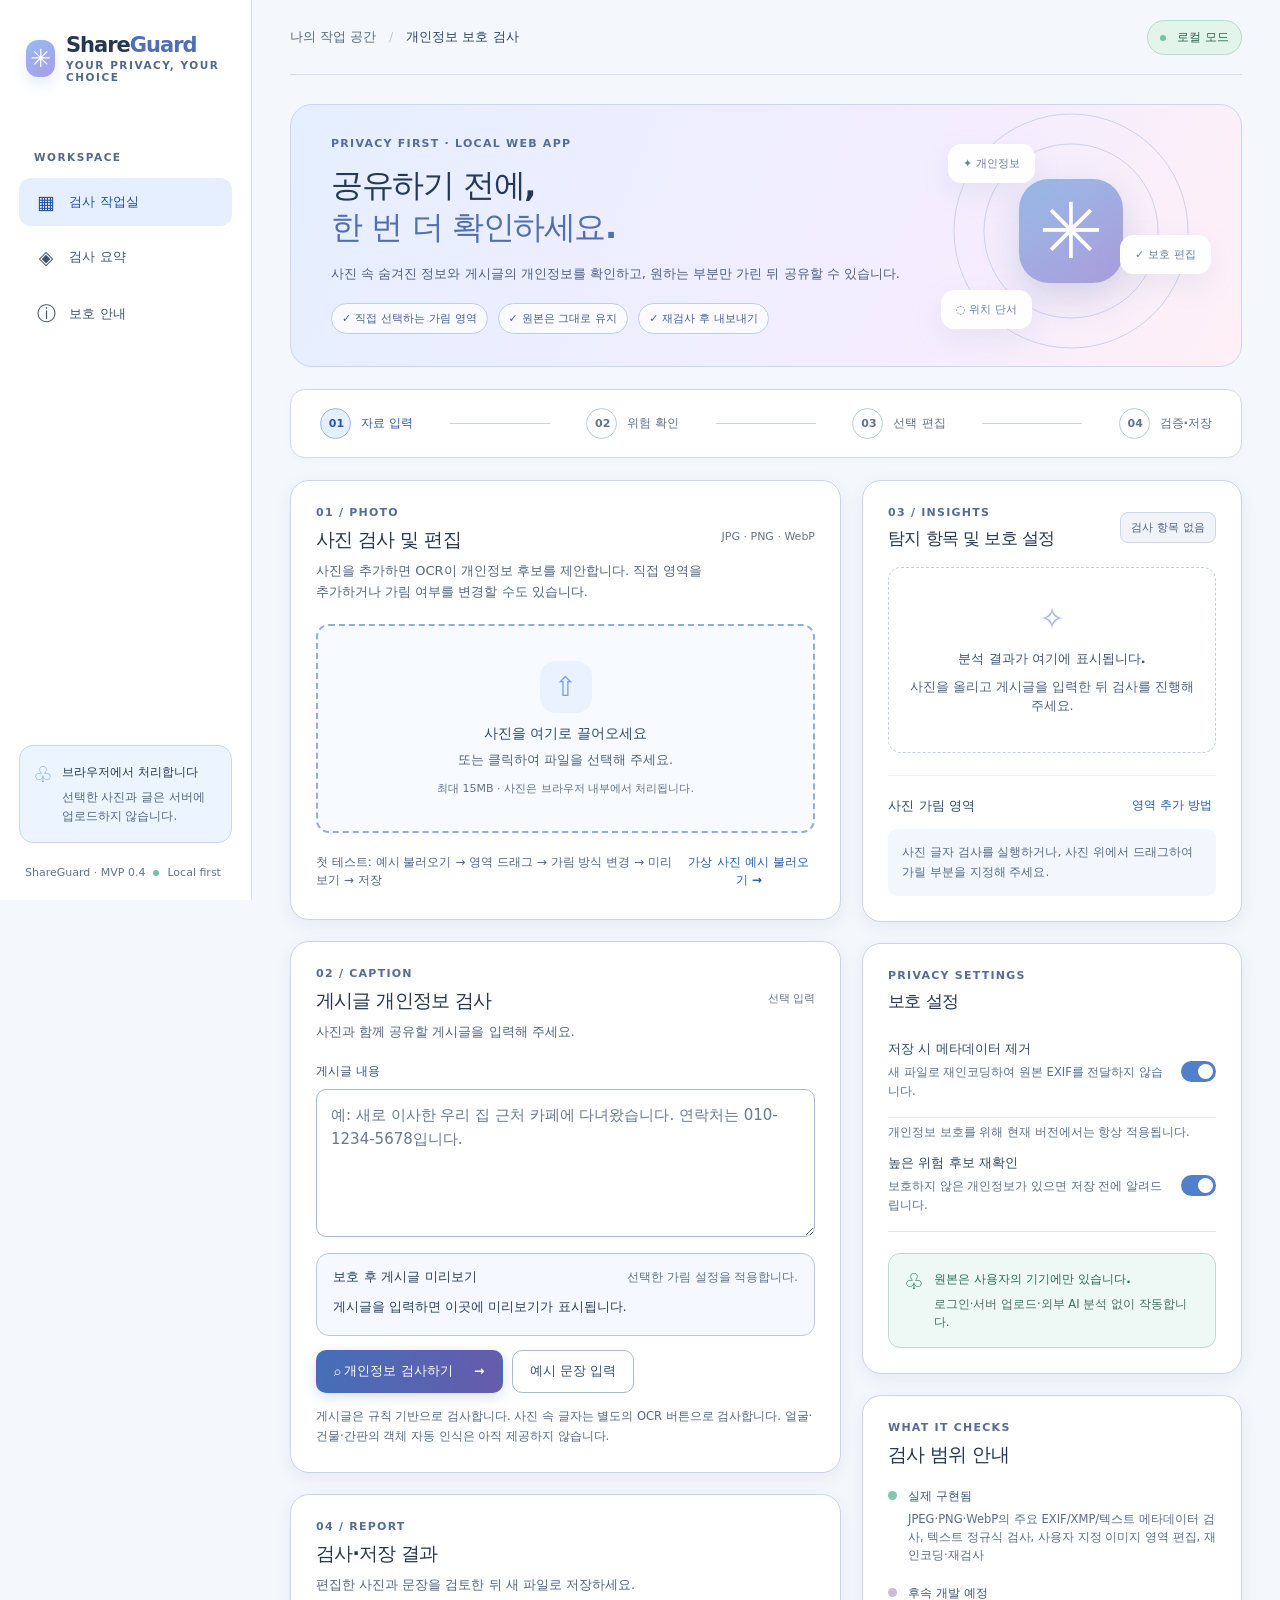
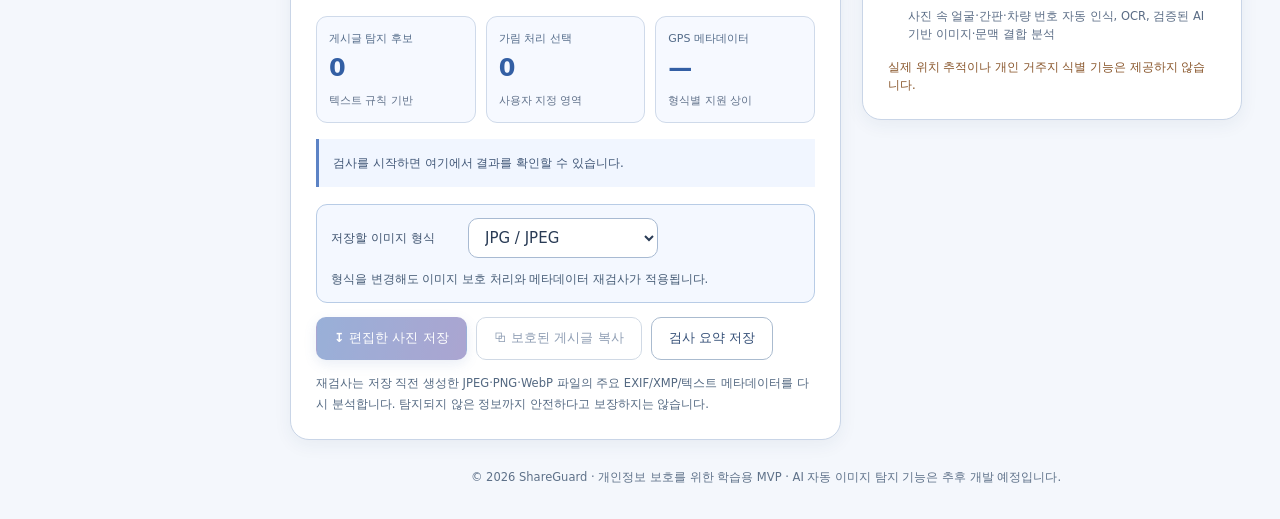
==== commit 6372c524: "feat: add browser OCR privacy candidates and selective masking controls" ====
--- a/source/index.html
+++ b/source/index.html
@@ -14,7 +14,158 @@
 .masked-preview{border:1px solid #dce4f3;background:#f8faff;border-radius:13px;padding:14px 16px;margin-top:12px;margin-bottom:12px}.masked-preview-head{display:flex;justify-content:space-between;gap:10px;align-items:center;font-size:12px;color:#2e3d58}.masked-preview-head span{font-size:11px;color:#8895aa}.masked-preview pre{white-space:pre-wrap;overflow-wrap:anywhere;font-family:inherit;line-height:1.65;color:#354560;font-size:13px;margin:10px 0 0;min-height:25px}@media(max-width:600px){.masked-preview-head{align-items:start;flex-direction:column;gap:4px}}
 
 </style>
-  <link rel="stylesheet" href="assets/readability.css" />
+  <style>
+/* ShareGuard readability pass v0.3: stronger type and clear component boundaries.
+   This layer intentionally leaves editing and security JavaScript untouched. */
+:root {
+  color: #25354d;
+  background: #f4f7fc;
+  font-size: 15px;
+  -webkit-font-smoothing: auto;
+  text-rendering: optimizeLegibility;
+}
+body { color: #25354d; }
+.sidebar { border-right: 1px solid #d2dded; }
+.brand { color: #263751; }
+.brand-accent { color: #4e6fb8; }
+.brand small, .sidebar-label { color: #526987; font-size: 10.5px; }
+.nav-item { color: #42546c; font-size: 13px; font-weight: 700; }
+.nav-item.active, .nav-item:hover { color: #234f9a; background: #e6efff; }
+.private-box { background: #ebf4ff; border-color: #c6d9f2; }
+.private-box strong { color: #253952; font-size: 12px; }
+.private-box p { color: #536781; font-size: 11.5px; }
+.version { color: #61738b; font-size: 11px; }
+.topbar { border-bottom-color: #d3dfed; }
+.breadcrumb { color: #556980; font-size: 12.5px; }
+.breadcrumb strong { color: #2b4768; }
+.status-pill { color: #23674e; background: #e3f4eb; border: 1px solid #b6dcc7; font-size: 12px; }
+.hero { border-color: #c8d7ed; }
+.eyebrow, .section-kicker { color: #556c97; font-size: 11px; letter-spacing: 1.25px; }
+.hero h1 { color: #253858; }
+.hero em { color: #516eaf; }
+.hero p { color: #4e6080; font-size: 13px; line-height: 1.8; }
+.hero-features span { color: #455f91; border-color: #bdceec; background: #ffffffba; font-size: 11px; }
+.stepper { border-color: #cfdced; box-shadow: 0 2px 10px #263b5908; }
+.step { color: #5f6f84; font-size: 12px; }
+.step b { color: #60738f; border-color: #b9cbe3; font-size: 11px; }
+.step.active { color: #2e5ca5; }
+.step.active b { color: #2358aa; border-color: #94b8eb; }
+.step-line { background: #c7d4e6; }
+.panel { border: 1.5px solid #c9d5e7; box-shadow: 0 5px 18px #243c5b10; }
+.panel h2 { color: #26374e; font-weight: 800; }
+.panel-head p { color: #52657e; font-size: 13px; line-height: 1.65; }
+.optional { color: #65758b; font-size: 11px; }
+.dropzone { border-color: #8faede; background: #f7faff; }
+.dropzone h3 { color: #2e4969; font-size: 14px; }
+.dropzone p { color: #50647e; font-size: 12.5px; }
+.dropzone span { color: #60738a; font-size: 11px; }
+.sample-row { color: #526783; font-size: 12px; }
+.link-btn { color: #245baf; font-size: 12px; }
+.text-panel textarea, .text-input, select { border-color: #a8bad2; color: #293b55; background: #fff; }
+.text-panel textarea::placeholder, .text-input::placeholder { color: #697990; opacity: 1; }
+.text-panel textarea:focus, .text-input:focus, select:focus { border-color: #4378c9; box-shadow: 0 0 0 3px #bcd5fa99; }
+.field-label { color: #3d526e; font-size: 12px; }
+.primary-btn, .secondary-btn { font-size: 12.5px; font-weight: 750; }
+.primary-btn { background: linear-gradient(105deg, #456fb8, #665bab); box-shadow: 0 4px 13px #5878b53b; }
+.secondary-btn, .mini-btn { border-color: #aabbcf; color: #344f77; }
+.secondary-btn:hover, .mini-btn:hover { background: #eef4ff; border-color: #7298ce; }
+button:disabled { opacity: .55; }
+.privacy-help { color: #536881; font-size: 11.5px; }
+.insights-panel .compact h2 { font-size: 17px; }
+.risk-badge { color: #4e5f76; border: 1px solid #ced8e6; font-size: 11px; }
+.risk-badge.risk-high, .finding-risk.high { background: #fff0ea; color: #a63427; border-color: #f0b3a7; }
+.risk-badge.risk-mid, .finding-risk { background: #fff6e6; color: #8d5710; border-color: #e7ca94; }
+.empty-insights { color: #586d86; border-color: #bed0e6; }
+.empty-insights strong { color: #3b5475; font-size: 13px; }
+.empty-insights p, .result-intro { color: #50647d; font-size: 12.5px; }
+.result-intro span { color: #305da8; }
+.result-intro p { color: #61738c; font-size: 11.5px; }
+.result-subtitle, .subsection-head { color: #324d6b; font-size: 13px; }
+.meta-row { border-bottom-color: #dfe7f2; font-size: 12px; }
+.meta-key { color: #536882; }
+.meta-value { color: #2b425d; }
+.meta-value.high { color: #aa3427; }
+.muted { color: #596c82; font-size: 12px; }
+.finding-card, .region-item { border: 1px solid #bfcee2; }
+.finding-top { font-size: 12px; }
+.finding-top strong, .region-select { color: #2e4867; font-size: 12px; }
+.finding-risk { border: 1px solid #e6d0a2; font-size: 10.5px; }
+.finding-match { color: #334b6b; background: #edf3fc; font-size: 11.5px; }
+.finding-reason, .finding-check { color: #4c627f; font-size: 12px; }
+.context-notice { color: #7c531e; border-color: #dec18c; font-size: 12px; }
+.empty-regions { color: #586c84; background: #f2f6fd; font-size: 12px; }
+.region-item.current { border-color: #6d99d5; background: #f0f6ff; }
+.region-mode-label { color: #5c718e; font-size: 11px; }
+.region-settings { border-color: #b9cbe3; }
+.inline-settings { color: #394f6b; font-size: 12px; }
+.tiny-warning { color: #88552a; font-size: 11.5px; }
+.switch-row { border-bottom-color: #dce5f1; }
+.switch-row strong { color: #304963; font-size: 12.5px; }
+.switch-row small { color: #5a6f88; font-size: 11.5px; }
+.switch-ui { background: #a9b6c9; }
+.switch-row input:checked + .switch-ui { background: #527fcb; }
+.locked-note { color: #5b7087; font-size: 11.5px; }
+.privacy-ribbon { border: 1px solid #badacb; color: #236c53; }
+.privacy-ribbon strong { font-size: 12px; }
+.privacy-ribbon p { color: #436f60; font-size: 11.5px; }
+.scope-item strong { color: #3d5574; font-size: 12px; }
+.scope-item p { color: #5a6c85; font-size: 11.5px; }
+.report-stat { border: 1px solid #cfdaea; background: #f6f9ff; }
+.report-stat span { color: #536b89; font-size: 11px; }
+.report-stat strong { color: #335fa4; }
+.report-stat small { color: #60718a; font-size: 10.5px; }
+.report-note { color: #415777; background: #f1f6ff; border-left-color: #5c83c5; font-size: 12px; }
+.photo-area { border-color: #c1cee1; }
+.file-info strong { color: #304d70; font-size: 12px; }
+.file-info small { color: #63768d; font-size: 11px; }
+.mini-btn { font-size: 11px; }
+.mode-group { background: #e7eef9; border: 1px solid #cbd9ed; }
+.mode-btn { color: #4f6582; font-size: 11.5px; }
+.mode-btn.selected { color: #2456a0; box-shadow: 0 1px 5px #4a6b9a25; }
+.stage-hint, .photo-foot { color: #536983; font-size: 11.5px; }
+.info-label { color: #285f9e; }
+.compare-block { border-top-color: #cbd9e8; }
+.compare-head strong { color: #273e5a; font-size: 13px; }
+.compare-head span { color: #5d728c; font-size: 11.5px; }
+.compare-slider-label { color: #486181; font-size: 12px; }
+.masked-preview { border-color: #b8c8df; background: #f5f9ff; }
+.masked-preview-head { color: #293f5c; font-size: 13px; }
+.masked-preview-head span { color: #5d7189; font-size: 11.5px; }
+.masked-preview pre { color: #293f5c; font-size: 13px; }
+.risk-dialog { border-color: #b6c6d9; }
+.risk-dialog h2 { color: #283f5b; }
+.risk-dialog p { color: #4a617b; font-size: 13px; }
+footer { color: #5e7189; font-size: 11.5px; }
+@media (max-width: 680px) {
+  .nav-item { font-size: 12px; }
+  .panel h2 { font-size: 18px; }
+  .step { font-size: 0; }
+  .report-stat span { font-size: 10px; }
+}
+/* Image format and export controls */
+.export-choice { display: flex; align-items: center; gap: 12px; flex-wrap: wrap; margin-top: 17px; padding: 13px 14px; background: #f4f8ff; border: 1px solid #b8cce6; border-radius: 11px; }
+.export-choice .field-label { margin: 0; min-width: 125px; }
+.export-choice .text-input { flex: 0 1 190px; min-width: 135px; padding: 9px 12px; background: #fff; }
+.export-choice .format-help { color: #455b75; font-size: 11.5px; line-height: 1.65; flex: 1 1 240px; }
+/* Discernible selected states and result details */
+.region-item:focus-within, .finding-card:focus-within { outline: 2px solid #6b92cf; outline-offset: 2px; }
+.meta-row .meta-value { max-width: 64%; line-height: 1.6; }
+.photo-toolbar, .sample-row { line-height: 1.55; }
+@media (max-width: 640px) {
+  .export-choice { align-items: stretch; flex-direction: column; gap: 7px; }
+  .export-choice .text-input, .export-choice .format-help { flex: unset; width: 100%; }
+}
+
+
+/* v0.4 local OCR panel */
+.ocr-panel{margin:15px 0 12px;padding:17px 18px;border:1.5px solid #bbcee8;border-radius:14px;background:linear-gradient(115deg,#f3f8ff,#fbf8ff)}
+.ocr-top{display:flex;align-items:center;justify-content:space-between;gap:16px}.ocr-top strong{font-size:15px;color:#253f61;font-weight:800}.ocr-top p{margin:5px 0 0;color:#566c88;font-size:12px;line-height:1.6}.ocr-action{flex:none;white-space:nowrap}
+.ocr-status{margin-top:12px;border-radius:9px;padding:10px 12px;color:#31577e;background:#eaf2ff;font-size:12px;font-weight:700;line-height:1.55}
+.ocr-status[data-state="success"]{background:#e8f7f0;color:#24694d}.ocr-status[data-state="error"]{background:#fff0ed;color:#9f4032}
+.ocr-disclaimer{color:#566880;font-size:11px;line-height:1.65;margin:10px 0 0}.region-item.ocr-region{border-color:#9ebee4;background:#f3f8ff}
+@media(max-width:700px){.ocr-top{flex-direction:column;align-items:stretch}.ocr-top .ocr-action{width:100%}}
+
+</style>
 </head>
 <body>
   <div class="layout">
@@ -28,7 +179,7 @@
       </nav>
       <div class="side-bottom">
         <div class="private-box"><span class="private-icon">♧</span><div><strong>브라우저에서 처리합니다</strong><p>선택한 사진과 글은 서버에 업로드하지 않습니다.</p></div></div>
-        <div class="version">ShareGuard · MVP 0.3 <span class="dot"></span> Local first</div>
+        <div class="version">ShareGuard · MVP 0.4 <span class="dot"></span> Local first</div>
       </div>
     </aside>
     <main id="top" class="main">
@@ -41,9 +192,14 @@
       <div class="workspace-grid">
         <div class="content-column">
           <section class="panel image-panel" aria-labelledby="photo-heading">
-            <div class="panel-head"><div><div class="section-kicker">01 / PHOTO</div><h2 id="photo-heading">사진 검사 및 편집</h2><p>사진을 추가한 후 가리고 싶은 부분을 직접 선택할 수 있습니다.</p></div><span class="optional">JPG · PNG · WebP</span></div>
+            <div class="panel-head"><div><div class="section-kicker">01 / PHOTO</div><h2 id="photo-heading">사진 검사 및 편집</h2><p>사진을 추가하면 OCR이 개인정보 후보를 제안합니다. 직접 영역을 추가하거나 가림 여부를 변경할 수도 있습니다.</p></div><span class="optional">JPG · PNG · WebP</span></div>
             <div id="dropzone" class="dropzone" tabindex="0" role="button" aria-label="사진 업로드"><div class="upload-icon">⇧</div><h3>사진을 여기로 끌어오세요</h3><p>또는 클릭하여 파일을 선택해 주세요.</p><span>최대 15MB · 사진은 브라우저 내부에서 처리됩니다.</span><input id="fileInput" type="file" accept="image/jpeg,image/png,image/webp" hidden /></div>
             <div id="photoArea" class="photo-area hidden"><div class="photo-toolbar"><div class="file-info"><span class="file-mark">▧</span><span><strong id="fileName">photo.jpg</strong><small id="fileSize">—</small></span></div><div class="photo-actions"><button class="mini-btn" id="replacePhoto" type="button">사진 변경</button><button class="mini-btn danger-outline" id="clearPhoto" type="button">제거</button></div></div>
+              <div class="ocr-panel" aria-label="사진 문자 자동 검사">
+                <div class="ocr-top"><div><strong>사진 속 개인정보 자동 찾기</strong><p>사진의 글자를 한국어·영어 OCR로 읽고 전화번호·이메일·주소 등의 가림 후보를 제안합니다.</p></div><button id="runPhotoOCR" class="primary-btn ocr-action" type="button">⌕ 사진 글자 검사</button></div>
+                <div id="ocrStatus" class="ocr-status" role="status" aria-live="polite">분석 전입니다. 사진 업로드 후 버튼을 눌러 주세요.</div>
+                <p class="ocr-disclaimer">OCR은 이 기기에서 실행됩니다. 첫 검사 시 인식 엔진과 언어 데이터가 인터넷에서 다운로드됩니다. 사진 자체는 OCR 서버에 업로드하지 않습니다. 작은 글씨나 흐린 이미지는 인식하지 못할 수 있습니다.</p>
+              </div>
               <div class="editor-controls"><div class="mode-group" role="group" aria-label="편집 모드"><button id="drawMode" class="mode-btn selected" type="button">▧ 영역 지정</button><button id="cropMode" class="mode-btn" type="button">⌗ 자르기</button><button id="viewMode" class="mode-btn" type="button">◉ 미리보기</button></div><button id="resetEdits" class="mini-btn" type="button">↶ 편집 초기화</button></div>
               <div id="imageStage" class="image-stage" aria-label="사진 편집 영역"><img id="originalPhoto" alt="사용자가 업로드한 원본 사진" draggable="false" /><canvas id="previewCanvas" class="preview-canvas hidden" aria-label="보호 처리된 사진 미리보기"></canvas><div id="regionLayer" class="region-layer"></div><div id="drawingRect" class="drawing-rect hidden"></div></div>
               <div class="stage-hint" id="stageHint">사진에서 가릴 영역을 마우스로 드래그하거나 터치로 지정해 주세요.</div>
@@ -52,11 +208,11 @@
             </div>
             <div class="sample-row"><span>첫 테스트: 예시 불러오기 → 영역 드래그 → 가림 방식 변경 → 미리보기 → 저장</span><button class="link-btn" id="loadDemo" type="button">가상 사진 예시 불러오기 →</button></div>
           </section>
-          <section class="panel text-panel"><div class="panel-head"><div><div class="section-kicker">02 / CAPTION</div><h2>게시글 개인정보 검사</h2><p>사진과 함께 공유할 게시글을 입력해 주세요.</p></div><span class="optional">선택 입력</span></div><label for="captionInput" class="field-label">게시글 내용</label><textarea id="captionInput" placeholder="예: 새로 이사한 우리 집 근처 카페에 다녀왔습니다. 연락처는 010-1234-5678입니다." rows="5" spellcheck="false"></textarea><div class="masked-preview"><div class="masked-preview-head"><strong>보호 후 게시글 미리보기</strong><span>선택한 가림 설정을 적용합니다.</span></div><pre id="captionPreview" aria-live="polite">게시글을 입력하면 이곳에 미리보기가 표시됩니다.</pre></div><div class="editor-row"><button id="runScan" class="primary-btn" type="button">⌕ 개인정보 검사하기 <span>→</span></button><button id="loadTextDemo" class="secondary-btn" type="button">예시 문장 입력</button></div><p class="privacy-help">개인정보 패턴 및 한국어 문맥을 규칙 기반으로 검사합니다. 이미지 자동 AI 인식 기능은 이 버전에 포함되어 있지 않습니다.</p></section>
+          <section class="panel text-panel"><div class="panel-head"><div><div class="section-kicker">02 / CAPTION</div><h2>게시글 개인정보 검사</h2><p>사진과 함께 공유할 게시글을 입력해 주세요.</p></div><span class="optional">선택 입력</span></div><label for="captionInput" class="field-label">게시글 내용</label><textarea id="captionInput" placeholder="예: 새로 이사한 우리 집 근처 카페에 다녀왔습니다. 연락처는 010-1234-5678입니다." rows="5" spellcheck="false"></textarea><div class="masked-preview"><div class="masked-preview-head"><strong>보호 후 게시글 미리보기</strong><span>선택한 가림 설정을 적용합니다.</span></div><pre id="captionPreview" aria-live="polite">게시글을 입력하면 이곳에 미리보기가 표시됩니다.</pre></div><div class="editor-row"><button id="runScan" class="primary-btn" type="button">⌕ 개인정보 검사하기 <span>→</span></button><button id="loadTextDemo" class="secondary-btn" type="button">예시 문장 입력</button></div><p class="privacy-help">게시글은 규칙 기반으로 검사합니다. 사진 속 글자는 별도의 OCR 버튼으로 검사합니다. 얼굴·건물·간판의 객체 자동 인식은 아직 제공하지 않습니다.</p></section>
           <section id="reports" class="panel report-panel"><div class="panel-head"><div><div class="section-kicker">04 / REPORT</div><h2>검사·저장 결과</h2><p>편집한 사진과 문장을 검토한 뒤 새 파일로 저장하세요.</p></div></div><div class="report-cards"><div class="report-stat"><span>게시글 탐지 후보</span><strong id="statText">0</strong><small>텍스트 규칙 기반</small></div><div class="report-stat"><span>가림 처리 선택</span><strong id="statRegions">0</strong><small>사용자 지정 영역</small></div><div class="report-stat"><span>GPS 메타데이터</span><strong id="statGps">—</strong><small>형식별 지원 상이</small></div></div><div class="report-note" id="reportNote">검사를 시작하면 여기에서 결과를 확인할 수 있습니다.</div><div class="export-choice"><label class="field-label" for="exportFormat">저장할 이미지 형식</label><select id="exportFormat" class="text-input"><option value="image/jpeg">JPG / JPEG</option><option value="image/png">PNG</option><option value="image/webp">WebP</option></select><span class="format-help">형식을 변경해도 이미지 보호 처리와 메타데이터 재검사가 적용됩니다.</span></div><div class="download-actions"><button class="primary-btn" id="exportImage" type="button" disabled>↧ 편집한 사진 저장</button><button class="secondary-btn" id="copyCaption" type="button" disabled>⧉ 보호된 게시글 복사</button><button class="secondary-btn" id="exportReport" type="button">검사 요약 저장</button></div><p class="privacy-help">재검사는 저장 직전 생성한 JPEG·PNG·WebP 파일의 주요 EXIF/XMP/텍스트 메타데이터를 다시 분석합니다. 탐지되지 않은 정보까지 안전하다고 보장하지는 않습니다.</p></section>
         </div>
         <div class="right-column">
-          <section class="panel insights-panel"><div class="panel-head compact"><div><div class="section-kicker">03 / INSIGHTS</div><h2>탐지 항목 및 보호 설정</h2></div><span id="riskBadge" class="risk-badge">미검사</span></div><div id="emptyInsights" class="empty-insights"><span class="spark">✧</span><strong>분석 결과가 여기에 표시됩니다.</strong><p>사진을 올리고 게시글을 입력한 뒤 검사를 진행해 주세요.</p></div><div id="scanResults" class="hidden"><div class="result-intro"><span id="resultCount">0개</span>의 개인정보·위치 단서 후보를 확인했습니다.<p>탐지 결과에는 오탐·미탐이 있을 수 있습니다. 표시된 근거를 확인해 주세요.</p></div><div id="metadataList" class="metadata-list"></div><div id="textList" class="finding-list"></div><div id="crossContext" class="context-notice hidden"></div></div><div class="subsection-head"><strong>사진 가림 영역</strong><button class="link-btn" id="addAreaHint" type="button">영역 추가 방법</button></div><div id="regionEmpty" class="empty-regions">사진 위에 드래그하여 가릴 부분을 지정해 주세요.</div><div id="regionList" class="region-list"></div><div id="regionSettings" class="region-settings hidden"><label class="field-label" for="regionLabel">선택 영역 이름</label><input id="regionLabel" class="text-input" placeholder="예: 친구 얼굴"/><label class="field-label" for="regionRisk">이 영역의 민감도</label><select id="regionRisk" class="text-input"><option value="주의">주의 · 얼굴/카페 간판 등</option><option value="높음">높음 · 집 주소/번호판/인증정보 등</option></select><label class="field-label" for="regionStyle">가림 방식</label><select id="regionStyle" class="text-input"><option value="solid">불투명 가림 (권장)</option><option value="sticker">스티커</option><option value="pixel">모자이크</option><option value="blur">블러</option></select><div id="stickerPicker" class="hidden"><label class="field-label" for="stickerText">스티커 선택</label><select id="stickerText" class="text-input"><option value="💗">하트 💗</option><option value="🌸">꽃 🌸</option><option value="⭐">별 ⭐</option><option value="☁️">구름 ☁️</option><option value="🦋">나비 🦋</option></select></div><div class="inline-settings"><label for="maskColor">가림 색상</label><input id="maskColor" type="color" value="#9fbde6"/></div><div class="region-settings-actions"><button class="mini-btn danger-outline" id="deleteRegion" type="button">영역 삭제</button></div><p class="tiny-warning">블러·모자이크·스티커는 민감한 문자나 인증정보를 충분히 가리지 못할 수 있습니다.</p></div></section>
+          <section class="panel insights-panel"><div class="panel-head compact"><div><div class="section-kicker">03 / INSIGHTS</div><h2>탐지 항목 및 보호 설정</h2></div><span id="riskBadge" class="risk-badge">미검사</span></div><div id="emptyInsights" class="empty-insights"><span class="spark">✧</span><strong>분석 결과가 여기에 표시됩니다.</strong><p>사진을 올리고 게시글을 입력한 뒤 검사를 진행해 주세요.</p></div><div id="scanResults" class="hidden"><div class="result-intro"><span id="resultCount">0개</span>의 개인정보·위치 단서 후보를 확인했습니다.<p>탐지 결과에는 오탐·미탐이 있을 수 있습니다. 표시된 근거를 확인해 주세요.</p></div><div id="metadataList" class="metadata-list"></div><div id="textList" class="finding-list"></div><div id="crossContext" class="context-notice hidden"></div></div><div class="subsection-head"><strong>사진 가림 영역</strong><button class="link-btn" id="addAreaHint" type="button">영역 추가 방법</button></div><div id="regionEmpty" class="empty-regions">사진 글자 검사를 실행하거나, 사진 위에서 드래그하여 가릴 부분을 지정해 주세요.</div><div id="regionList" class="region-list"></div><div id="regionSettings" class="region-settings hidden"><label class="field-label" for="regionLabel">선택 영역 이름</label><input id="regionLabel" class="text-input" placeholder="예: 친구 얼굴"/><label class="field-label" for="regionRisk">이 영역의 민감도</label><select id="regionRisk" class="text-input"><option value="주의">주의 · 얼굴/카페 간판 등</option><option value="높음">높음 · 집 주소/번호판/인증정보 등</option></select><label class="field-label" for="regionStyle">가림 방식</label><select id="regionStyle" class="text-input"><option value="solid">불투명 가림 (권장)</option><option value="sticker">스티커</option><option value="pixel">모자이크</option><option value="blur">블러</option></select><div id="stickerPicker" class="hidden"><label class="field-label" for="stickerText">스티커 선택</label><select id="stickerText" class="text-input"><option value="💗">하트 💗</option><option value="🌸">꽃 🌸</option><option value="⭐">별 ⭐</option><option value="☁️">구름 ☁️</option><option value="🦋">나비 🦋</option></select></div><div class="inline-settings"><label for="maskColor">가림 색상</label><input id="maskColor" type="color" value="#9fbde6"/></div><div class="region-settings-actions"><button class="mini-btn danger-outline" id="deleteRegion" type="button">영역 삭제</button></div><p class="tiny-warning">블러·모자이크·스티커는 민감한 문자나 인증정보를 충분히 가리지 못할 수 있습니다.</p></div></section>
           <section class="panel policy-panel"><div class="section-kicker">PRIVACY SETTINGS</div><h2>보호 설정</h2><label class="switch-row"><span><strong>저장 시 메타데이터 제거</strong><small>새 파일로 재인코딩하여 원본 EXIF를 전달하지 않습니다.</small></span><input id="stripMeta" type="checkbox" checked disabled/><span class="switch-ui" aria-hidden="true"></span></label><div class="locked-note">개인정보 보호를 위해 현재 버전에서는 항상 적용됩니다.</div><label class="switch-row"><span><strong>높은 위험 후보 재확인</strong><small>보호하지 않은 개인정보가 있으면 저장 전에 알려드립니다.</small></span><input id="confirmRisk" type="checkbox" checked/><span class="switch-ui" aria-hidden="true"></span></label><div class="privacy-ribbon"><span>♧</span><div><strong>원본은 사용자의 기기에만 있습니다.</strong><p>로그인·서버 업로드·외부 AI 분석 없이 작동합니다.</p></div></div></section>
           <section id="about" class="panel about-panel"><div class="section-kicker">WHAT IT CHECKS</div><h2>검사 범위 안내</h2><div class="scope-item"><span class="scope-dot done"></span><div><strong>실제 구현됨</strong><p>JPEG·PNG·WebP의 주요 EXIF/XMP/텍스트 메타데이터 검사, 텍스트 정규식 검사, 사용자 지정 이미지 영역 편집, 재인코딩·재검사</p></div></div><div class="scope-item"><span class="scope-dot planned"></span><div><strong>후속 개발 예정</strong><p>사진 속 얼굴·간판·차량 번호 자동 인식, OCR, 검증된 AI 기반 이미지·문맥 결합 분석</p></div></div><p class="tiny-warning">실제 위치 추적이나 개인 거주지 식별 기능은 제공하지 않습니다.</p></section>
         </div>
@@ -71,6 +227,7 @@
 const PATTERNS = [
   {kind:'email', label:'이메일 주소', severity:'주의', regex:/\b[A-Z0-9._%+-]+@[A-Z0-9.-]+\.[A-Z]{2,}\b/gi, reason:'이메일 주소를 통해 연락처나 계정을 식별할 수 있습니다.', recommend:'공개할 필요가 없다면 이메일 주소를 가려 주세요.'},
   {kind:'phone', label:'휴대전화 번호', severity:'높음', regex:/(?<!\d)01[016789][- .]?\d{3,4}[- .]?\d{4}(?!\d)/g, reason:'전화번호가 공개되면 원하지 않는 연락을 받을 수 있습니다.', recommend:'전화번호를 마스킹하는 것을 권장합니다.'},
+  {kind:'landline', label:'일반전화 번호', severity:'주의', regex:/(?<!\d)(?:02|0[3-6][1-5]|070)[- .]?\d{3,4}[- .]?\d{4}(?!\d)/g, reason:'전화번호가 공개될 수 있습니다.', recommend:'공유 목적에 맞게 공개 여부를 검토해 주세요.'},
   {kind:'rrn', label:'주민등록번호 형태', severity:'높음', regex:/(?<!\d)\d{6}[- ]?[1-8]\d{6}(?!\d)/g, reason:'개인 식별 번호 형태의 정보가 포함되어 있습니다.', recommend:'번호 전체를 공개하지 않는 것을 권장합니다.'},
   {kind:'apikey', label:'인증정보 형태', severity:'높음', regex:/(?:api[_ -]?key|password|passwd|secret|token)\s*[:=]\s*["']?[A-Za-z0-9_\-!.]{8,}["']?/gi, reason:'인증키 또는 비밀번호 형태의 문자열이 포함되어 있습니다.', recommend:'노출된 실제 인증정보라면 삭제하고 교체를 검토해 주세요.'},
   {kind:'urlsecret', label:'URL 내 인증 토큰 형태', severity:'높음', regex:/[?&](?:token|api_key|apikey|access_token)=[A-Za-z0-9%._-]{8,}/gi, reason:'링크에 인증 토큰 형태의 정보가 포함되어 있습니다.', recommend:'공개 링크에서 인증정보를 제거해 주세요.'}
@@ -221,15 +378,16 @@
 
 
 const $=s=>document.querySelector(s);
-const state={file:null,sourceUrl:null,img:null,meta:null,findings:[],regions:[],crop:null,selected:null,mode:'draw',scanAt:null,lastExport:null,seq:0};
+const state={file:null,sourceUrl:null,img:null,meta:null,findings:[],regions:[],crop:null,selected:null,mode:'draw',scanAt:null,lastExport:null,seq:0,ocrStatus:'idle',ocrCount:0,ocrWords:0};
 const MAX_SIZE=15*1024*1024;
-let toastTimer=null,dragStart=null;
+let toastTimer=null,dragStart=null,ocrRevision=0,ocrWorker=null,ocrBusy=false,ocrLibraryPromise=null;
 function toast(msg,err=false){const el=$('#toast');el.textContent=msg;el.className='toast visible'+(err?' error':'');clearTimeout(toastTimer);toastTimer=setTimeout(()=>el.className='toast',3800);}
 function bytesText(n){return n>=1048576?(n/1048576).toFixed(1)+'MB':(n/1024).toFixed(1)+'KB';}
 function make(tag,cls,txt){const x=document.createElement(tag);if(cls)x.className=cls;if(txt!==undefined)x.textContent=String(txt);return x;}
-function resetPhoto(){if(state.sourceUrl)URL.revokeObjectURL(state.sourceUrl);Object.assign(state,{file:null,sourceUrl:null,img:null,meta:null,regions:[],crop:null,selected:null,lastExport:null,mode:'draw'});$('#fileInput').value='';$('#dropzone').classList.remove('hidden');$('#photoArea').classList.add('hidden');$('#compareBlock').classList.add('hidden');$('#originalPhoto').removeAttribute('src');$('#previewCanvas').classList.add('hidden');$('#originalPhoto').classList.remove('hidden');setMode('draw');render();}
+function resetPhoto(){ocrRevision++;state.ocrStatus='idle';state.ocrCount=0;state.ocrWords=0;updateOCRPanel();if(state.sourceUrl)URL.revokeObjectURL(state.sourceUrl);Object.assign(state,{file:null,sourceUrl:null,img:null,meta:null,regions:[],crop:null,selected:null,lastExport:null,mode:'draw'});$('#fileInput').value='';$('#dropzone').classList.remove('hidden');$('#photoArea').classList.add('hidden');$('#compareBlock').classList.add('hidden');$('#originalPhoto').removeAttribute('src');$('#previewCanvas').classList.add('hidden');$('#originalPhoto').classList.remove('hidden');setMode('draw');render();}
 async function loadFile(file){
   if(!file) return;
+  ocrRevision++;state.ocrStatus='idle';state.ocrCount=0;state.ocrWords=0;updateOCRPanel();
   if(!['image/jpeg','image/png','image/webp'].includes(file.type)){toast('JPG, PNG, WebP 이미지만 사용할 수 있습니다.',true);return;}
   if(file.size>MAX_SIZE||file.size<10){toast('이미지는 15MB 이하의 정상 파일이어야 합니다.',true);return;}
   try{
@@ -240,10 +398,10 @@
     if(state.sourceUrl)URL.revokeObjectURL(state.sourceUrl);
     state.file=file;state.sourceUrl=url;state.img=img;state.meta=await scanMetadata(ab,file.type);$('#exportFormat').value=file.type;state.regions=[];state.crop=null;state.selected=null;state.lastExport=null;
     $('#fileName').textContent=file.name;$('#fileSize').textContent=`${bytesText(file.size)} · ${img.naturalWidth} × ${img.naturalHeight}`;
-    $('#originalPhoto').src=url;$('#dropzone').classList.add('hidden');$('#photoArea').classList.remove('hidden');setMode('draw');runScan();toast('사진을 불러왔습니다. 분석 후 가릴 영역을 직접 지정해 주세요.');
+    $('#originalPhoto').src=url;$('#dropzone').classList.add('hidden');$('#photoArea').classList.remove('hidden');setMode('draw');runScan();toast('사진을 불러왔습니다. 사진 글자 검사를 실행하거나 가릴 영역을 직접 지정해 주세요.');
   }catch(e){toast(e.message||'이미지를 읽을 수 없습니다.',true);}
 }
-function setMode(mode){state.mode=mode;for(const [name,id] of [['draw','drawMode'],['crop','cropMode'],['view','viewMode']])$('#'+id).classList.toggle('selected',name===mode);$('#originalPhoto').classList.toggle('hidden',mode==='view');$('#previewCanvas').classList.toggle('hidden',mode!=='view');$('#regionLayer').classList.toggle('hidden',mode==='view');$('#imageStage').classList.toggle('in-preview',mode==='view');$('#stageHint').textContent=mode==='draw'?'사진에서 가릴 영역을 드래그하여 지정해 주세요. 위치와 가림 방식은 오른쪽에서 선택할 수 있습니다.':mode==='crop'?'사진에서 남기고 싶은 영역을 드래그하여 지정해 주세요. 선택하지 않은 바깥쪽은 저장 시 잘립니다.':'선택한 보호 처리 결과를 보여드립니다. 아래에서 원본과 비교할 수 있습니다.';if(mode==='view'&&state.img)renderPreview();$('#compareBlock').classList.toggle('hidden',mode!=='view'||!state.img);renderRegions();}
+function setMode(mode){state.mode=mode;for(const [name,id] of [['draw','drawMode'],['crop','cropMode'],['view','viewMode']])$('#'+id).classList.toggle('selected',name===mode);$('#originalPhoto').classList.toggle('hidden',mode==='view');$('#previewCanvas').classList.toggle('hidden',mode!=='view');$('#regionLayer').classList.toggle('hidden',mode==='view');$('#imageStage').classList.toggle('in-preview',mode==='view');$('#stageHint').textContent=mode==='draw'?'사진에서 가릴 영역을 드래그하여 지정해 주세요. 위치와 가림 방식은 오른쪽에서 선택할 수 있습니다.':mode==='crop'?'사진에서 남기고 싶은 영역을 드래그하여 지정해 주세요. 선택하지 않은 바깥쪽은 저장 시 잘립니다.':'선택한 보호 처리 결과를 보여드립니다. 아래에서 원본과 비교할 수 있습니다.';if(mode==='view'&&state.img)renderPreview();$('#compareBlock').classList.toggle('hidden',mode!=='view'||!state.img||!(state.regions.some(r=>r.mask)||state.crop));renderRegions();}
 function runScan(){state.findings=analyzeText($('#captionInput').value);state.scanAt=new Date().toISOString();state.lastExport=null;render();}
 function render(){renderResults();renderRegions();renderStats();updateCaptionPreview();}
 function updateCaptionPreview(){const el=$('#captionPreview');const input=$('#captionInput').value;el.textContent=input?maskText(input,state.findings):'게시글을 입력하면 이곳에 미리보기가 표시됩니다.';}
@@ -254,15 +412,15 @@
  $('#statGps').textContent=!meta?'—':meta.hasGps===true?'발견':meta.hasGps===false?'미발견':'확인불가';
  $('#exportImage').disabled=!state.img;$('#copyCaption').disabled=!$('#captionInput').value;
  $('#metadataBadge').textContent=!meta?'사진을 분석하지 않았습니다.':meta.hasGps===true?`${meta.format} 메타데이터에 위치정보 단서가 포함되어 있습니다.`:meta.status==='checked'?`${meta.format}에서 지원하는 주요 GPS 메타데이터를 발견하지 못했습니다.`:(meta.reason||'일부 메타데이터를 확인하지 못했습니다.');
- $('#regionCount').textContent=`지정된 영역 ${state.regions.length}개`;
+ $('#regionCount').textContent=`가림 영역 ${state.regions.length}개${state.ocrStatus==='success'?` · OCR 후보 ${state.ocrCount}개`:''}`;
  const level=(state.regions.some(r=>r.risk==='높음'&&!r.mask)?'높음':riskLevel(state.findings,meta?.hasGps===true));
- const badge=$('#riskBadge');badge.textContent=level;badge.className='risk-badge '+(level==='높음'?'risk-high':level==='주의'?'risk-mid':'');
- $('#reportNote').textContent=!state.scanAt?'검사를 시작하면 여기에서 결과를 확인할 수 있습니다.':`텍스트 후보 ${text}개, 사진 가림 영역 ${state.regions.length}개를 확인했습니다. ${meta?.hasGps===true?'위치정보 단서가 포함되어 있어 저장 파일을 재검사합니다.':'편집 전후 정보를 확인하고 저장해 주세요.'} 자동 이미지 객체 인식은 아직 제공되지 않습니다.`;
+ updateOCRPanel();const badge=$('#riskBadge');badge.textContent=level;badge.className='risk-badge '+(level==='높음'?'risk-high':level==='주의'?'risk-mid':'');
+ $('#reportNote').textContent=!state.scanAt?'검사를 시작하면 여기에서 결과를 확인할 수 있습니다.':`텍스트 후보 ${text}개, 사진 가림 영역 ${state.regions.length}개를 확인했습니다. ${meta?.hasGps===true?'위치정보 단서가 포함되어 있어 저장 파일을 재검사합니다.':'편집 전후 정보를 확인하고 저장해 주세요.'} OCR은 사진 속 글자만 인식합니다. 얼굴·건물 등 객체 자동 인식은 제공되지 않습니다.`;
  document.querySelectorAll('.step').forEach((x,i)=>x.classList.toggle('active',i===(state.lastExport?3:state.regions.length?2:state.scanAt?1:0)));
 }
 function renderResults(){
  const exists=!!state.scanAt;$('#emptyInsights').classList.toggle('hidden',exists);$('#scanResults').classList.toggle('hidden',!exists);if(!exists)return;
- const meta=state.meta;$('#resultCount').textContent=String(state.findings.length+(meta?.hasGps?1:0));
+ const meta=state.meta;$('#resultCount').textContent=String(state.findings.length+(meta?.hasGps?1:0)+(state.ocrStatus==='success'?state.ocrCount:0));
  const md=$('#metadataList');md.replaceChildren();
  if(meta){md.append(make('div','result-subtitle','사진 메타데이터'));
  const rows=[['이미지 형식',meta.format, ''],['검사 상태',meta.status==='checked'?'주요 항목 검사 완료':meta.status==='partial'?'일부 확인 불가':'분석 불가',meta.status==='checked'?'':'high']];
@@ -281,7 +439,7 @@
  const context=combinedContext(state.findings,!!state.img);$('#crossContext').classList.toggle('hidden',!context);
  if(context)$('#crossContext').textContent=`게시글 · 사진 결합 안내 (${context.level}) — ${context.message}`;
 }
-function renderRegions(){const list=$('#regionList');list.replaceChildren();$('#regionEmpty').classList.toggle('hidden',state.regions.length>0);$('#regionSettings').classList.toggle('hidden',!state.regions.some(r=>r.id===state.selected));for(const r of state.regions){const row=make('div','region-item '+(r.id===state.selected?'current':''));const btn=make('button','region-select',r.label);btn.type='button';btn.addEventListener('click',()=>{state.selected=r.id;renderRegions();});const meta=make('span','region-mode-label',({solid:'불투명 가림',sticker:'스티커',pixel:'모자이크',blur:'블러'})[r.style]);const toggle=make('input','',undefined);toggle.type='checkbox';toggle.checked=r.mask;toggle.title=`${r.label} 가림 ${r.mask?'해제':'적용'}`;toggle.setAttribute('aria-label',toggle.title);toggle.addEventListener('change',()=>{r.mask=toggle.checked;state.lastExport=null;renderRegions();renderStats();if(state.mode==='view')renderPreview();});row.append(btn,meta,toggle);list.append(row);}
+function renderRegions(){const list=$('#regionList');list.replaceChildren();$('#regionEmpty').classList.toggle('hidden',state.regions.length>0);$('#regionSettings').classList.toggle('hidden',!state.regions.some(r=>r.id===state.selected));for(const r of state.regions){const row=make('div','region-item '+(r.id===state.selected?'current':'')+(r.source==='ocr'?' ocr-region':''));const btn=make('button','region-select',r.label);btn.type='button';if(r.source==='ocr'&&r.ocrText)btn.title=`인식된 내용: ${r.ocrText}`;btn.addEventListener('click',()=>{state.selected=r.id;renderRegions();});const meta=make('span','region-mode-label',(r.source==='ocr'?'OCR · ':'')+({solid:'불투명 가림',sticker:'스티커',pixel:'모자이크',blur:'블러'})[r.style]);const toggle=make('input','',undefined);toggle.type='checkbox';toggle.checked=r.mask;toggle.title=`${r.label} 가림 ${r.mask?'해제':'적용'}`;toggle.setAttribute('aria-label',toggle.title);toggle.addEventListener('change',()=>{r.mask=toggle.checked;state.lastExport=null;renderRegions();renderStats();if(state.mode==='view')renderPreview();});row.append(btn,meta,toggle);list.append(row);}
  const selected=state.regions.find(r=>r.id===state.selected);if(selected){$('#regionLabel').value=selected.label;$('#regionRisk').value=selected.risk;$('#regionStyle').value=selected.style;$('#stickerText').value=selected.sticker;$('#maskColor').value=selected.color;$('#stickerPicker').classList.toggle('hidden',selected.style!=='sticker');}
  const layer=$('#regionLayer');layer.replaceChildren();for(const r of state.regions){const p=make('div','region-overlay '+(r.id===state.selected?'highlight':'')+(r.mask?' active-mask':''));p.style.left=`${r.x*100}%`;p.style.top=`${r.y*100}%`;p.style.width=`${r.w*100}%`;p.style.height=`${r.h*100}%`;p.style.pointerEvents='none';p.append(make('span','region-tag',`${r.label} · ${r.mask?'ON':'OFF'}`));layer.append(p);}
 }
@@ -302,9 +460,11 @@
 function renderPreview(){if(!state.img)return;const c=renderEdited();const view=$('#previewCanvas');view.width=c.width;view.height=c.height;view.getContext('2d').drawImage(c,0,0);const raw=renderEdited({onlyOriginal:true});$('#compareOriginal').src=raw.toDataURL('image/jpeg',.86);$('#compareEdited').src=c.toDataURL('image/jpeg',.86);$('#comparison').style.aspectRatio=`${c.width}/${c.height}`;updateCompare();}
 function updateCompare(){$('#compareValue').value=$('#compareSlider').value+'%';$('#compareEdited').style.clipPath=`inset(0 ${100-Number($('#compareSlider').value)}% 0 0)`;}
 function textWarnings(){return [...state.findings.filter(f=>f.severity==='높음'&&!f.mask).map(f=>f.label),...state.regions.filter(r=>r.risk==='높음'&&!r.mask).map(r=>r.label)];}
-async function allowRisk(){if(!$('#confirmRisk').checked||textWarnings().length===0)return true;const dlg=$('#riskDialog');$('#riskDialogText').textContent=`높은 위험의 개인정보 후보 ${textWarnings().length}개가 게시글에 남아 있습니다. ${[...new Set(textWarnings())].join(', ')}에 대한 공개 범위를 다시 확인해 주세요.`;if(typeof dlg.showModal!=='function')return confirm($('#riskDialogText').textContent);return new Promise(resolve=>{dlg.addEventListener('close',()=>resolve(dlg.returnValue==='continue'),{once:true});dlg.showModal();});}
+async function allowRisk(){if(!$('#confirmRisk').checked||textWarnings().length===0)return true;const dlg=$('#riskDialog');$('#riskDialogText').textContent=`높은 위험의 개인정보 후보 ${textWarnings().length}개가 공유 자료에 남아 있습니다. ${[...new Set(textWarnings())].join(', ')}에 대한 공개 범위를 다시 확인해 주세요.`;if(typeof dlg.showModal!=='function')return confirm($('#riskDialogText').textContent);return new Promise(resolve=>{dlg.addEventListener('close',()=>resolve(dlg.returnValue==='continue'),{once:true});dlg.showModal();});}
 async function exportImage(){
- if(!state.img)return;const consent=await allowRisk();if(!consent)return;
+ if(!state.img)return;
+ if(state.ocrStatus!=='success' && !confirm('사진 속 글자 자동 검사를 완료하지 않았습니다. 이미지에 남아 있는 개인정보를 수동으로 확인하셨습니까? 검사 없이 저장하시겠습니까?'))return;
+ const consent=await allowRisk();if(!consent)return;
  const exportType=$('#exportFormat').value;
  const ext=({'image/jpeg':'jpg','image/png':'png','image/webp':'webp'})[exportType];
  if(!ext){toast('지원하지 않는 저장 형식입니다.',true);return;}
@@ -321,16 +481,109 @@
  renderStats();toast(`${ext.toUpperCase()} 파일을 저장했습니다. 저장본의 주요 개인정보 메타데이터를 재검사했습니다.`);
 }
 async function copyCaption(){const masked=maskText($('#captionInput').value,state.findings);if(!await allowRisk())return;try{await navigator.clipboard.writeText(masked);toast('보호 설정을 적용한 게시글을 복사했습니다.');}catch{const el=make('textarea');el.value=masked;document.body.appendChild(el);el.select();const ok=document.execCommand('copy');el.remove();toast(ok?'게시글을 복사했습니다.':'클립보드 접근이 거부됐습니다.',!ok);}}
-function exportReport(){const meta=state.meta;const summary={title:'ShareGuard 검사 요약',createdAt:new Date().toISOString(),mode:'브라우저 로컬, 규칙 기반, AI 이미지 자동 인식 미포함',image:state.img?{type:state.file.type,dimensions:`${state.img.naturalWidth}x${state.img.naturalHeight}`,metadata:{status:meta.status,gpsDetected:meta.hasGps,rawExif:meta.rawExif??null,detectedTypes:meta.types,notes:meta.notes},manualRegions:state.regions.map(r=>({masked:r.mask,style:r.style,risk:r.risk}))}:null,caption:{findings:state.findings.map(f=>({type:f.label,level:f.severity,masked:f.mask}))},exportVerification:state.lastExport,warning:'규칙 검사와 사용자 지정 영역 편집만 검증했습니다. 자동 AI 이미지 인식·위치 추적은 제공하지 않으며 미탐 가능성이 있습니다.'};const blob=new Blob([JSON.stringify(summary,null,2)],{type:'application/json'}),url=URL.createObjectURL(blob),a=document.createElement('a');a.href=url;a.download='shareguard-report.json';a.click();setTimeout(()=>URL.revokeObjectURL(url),4000);toast('원본 개인정보 값을 포함하지 않은 검사 요약을 저장했습니다.');}
+function exportReport(){const meta=state.meta;const summary={title:'ShareGuard 검사 요약',createdAt:new Date().toISOString(),mode:'브라우저 로컬 처리, 게시글 규칙 검사, 사진 글자 OCR 후보 제공; 객체 자동 인식 미포함',image:state.img?{type:state.file.type,dimensions:`${state.img.naturalWidth}x${state.img.naturalHeight}`,metadata:{status:meta.status,gpsDetected:meta.hasGps,rawExif:meta.rawExif??null,detectedTypes:meta.types,notes:meta.notes},manualRegions:state.regions.map(r=>({source:r.source||'manual',masked:r.mask,style:r.style,risk:r.risk})),ocr:{status:state.ocrStatus,candidates:state.ocrCount}}:null,caption:{findings:state.findings.map(f=>({type:f.label,level:f.severity,masked:f.mask}))},exportVerification:state.lastExport,warning:'규칙 검사와 사용자 지정 영역 편집만 검증했습니다. 얼굴·건물 객체 자동 인식과 위치 추적은 제공하지 않으며 OCR 및 규칙 검사의 오탐·미탐 가능성이 있습니다.'};const blob=new Blob([JSON.stringify(summary,null,2)],{type:'application/json'}),url=URL.createObjectURL(blob),a=document.createElement('a');a.href=url;a.download='shareguard-report.json';a.click();setTimeout(()=>URL.revokeObjectURL(url),4000);toast('원본 개인정보 값을 포함하지 않은 검사 요약을 저장했습니다.');}
 async function loadDemo(){try{const res=await fetch('[data-uri]');if(!res.ok)throw Error('예시 파일을 불러오지 못했습니다.');const f=new File([await res.blob()],'shareguard-demo.jpg',{type:'image/jpeg'});await loadFile(f);$('#captionInput').value='우리 집 앞 카페에서 매일 저녁 산책해요. 연락처는 010-1234-5678이고, 이메일은 sample@example.com입니다.';runScan();}catch(e){toast(e.message,true);}}
 function onFileDrop(e){e.preventDefault();$('#dropzone').classList.remove('dragover');if(e.dataTransfer.files?.length)loadFile(e.dataTransfer.files[0]);}
 $('#dropzone').addEventListener('click',()=>$('#fileInput').click());$('#dropzone').addEventListener('keydown',e=>{if(['Enter',' '].includes(e.key)){e.preventDefault();$('#fileInput').click();}});$('#fileInput').addEventListener('change',e=>loadFile(e.target.files[0]));$('#dropzone').addEventListener('dragover',e=>{e.preventDefault();$('#dropzone').classList.add('dragover');});$('#dropzone').addEventListener('dragleave',()=>$('#dropzone').classList.remove('dragover'));$('#dropzone').addEventListener('drop',onFileDrop);
 $('#replacePhoto').addEventListener('click',()=>$('#fileInput').click());$('#clearPhoto').addEventListener('click',resetPhoto);
+
+/* ShareGuard v0.4: optional browser-local Korean/English OCR. Never transmit image pixels to a remote API.
+   Tesseract.js v6 reports bounding boxes in blocks when explicitly enabled. */
+const OCR_CDN='https://cdn.jsdelivr.net/npm/tesseract.js@6.0.0/dist/tesseract.min.js';
+function updateOCRPanel(message){
+ const status=$('#ocrStatus'),button=$('#runPhotoOCR');if(!status||!button)return;
+ status.textContent=message??({idle:'사진 글자 검사를 실행하면 민감정보 가림 후보가 생성됩니다.',loading:'OCR 라이브러리와 한국어·영어 데이터를 불러오고 있습니다…',scanning:'사진의 글자를 인식하고 개인정보 후보를 검사하고 있습니다…',success:`OCR 검사 완료: 가림 후보 ${state.ocrCount}개가 표시되었습니다. 확인 후 ON/OFF를 선택해 주세요.`,error:'OCR을 완료하지 못했습니다. 네트워크를 확인하고 다시 시도해 주세요.'})[state.ocrStatus];
+ status.dataset.state=state.ocrStatus;
+ button.disabled=!state.img||ocrBusy;
+ button.textContent=ocrBusy?'검사 중…':'⌕ 사진 글자 검사';
+}
+function loadOCRLibrary(){
+ if(window.Tesseract?.createWorker)return Promise.resolve(window.Tesseract);
+ if(ocrLibraryPromise)return ocrLibraryPromise;
+ ocrLibraryPromise=new Promise((resolve,reject)=>{
+  const tag=document.createElement('script');tag.src=OCR_CDN;tag.crossOrigin='anonymous';tag.async=true;
+  tag.onload=()=>window.Tesseract?.createWorker?resolve(window.Tesseract):reject(Error('OCR 엔진 인터페이스를 찾을 수 없습니다.'));
+  tag.onerror=()=>reject(Error('OCR 엔진 다운로드에 실패했습니다. 인터넷 연결을 확인해 주세요.'));
+  document.head.append(tag);
+ }).catch(err=>{ocrLibraryPromise=null;throw err;});
+ return ocrLibraryPromise;
+}
+function flattenOCRLines(blocks){
+ const out=[];
+ for(const block of Array.isArray(blocks)?blocks:[])
+  for(const paragraph of block.paragraphs||[])
+   for(const line of paragraph.lines||[]){
+    const words=(line.words||[]).filter(w=>typeof w.text==='string'&&w.text.trim()&&w.bbox&&Number.isFinite(w.bbox.x0)&&Number.isFinite(w.bbox.y0));
+    if(words.length)out.push(words);
+   }
+ return out;
+}
+function matchOCRWords(words){
+ // Join each OCR line into a searchable string and use source word boxes for precise partial masking.
+ const text=words.map(w=>w.text.trim()).join(' ');
+ const candidates=analyzeText(text);
+ let offset=0;
+ const offsets=words.map(w=>{const start=offset;offset+=w.text.trim().length+1;return{start,end:offset-1,word:w};});
+ const matches=[];
+ for(const candidate of candidates){
+   let found=offsets.filter(o=>o.end>candidate.start&&o.start<candidate.end);
+   if(!found.length)continue;
+   const box={x0:Math.min(...found.map(o=>o.word.bbox.x0)),y0:Math.min(...found.map(o=>o.word.bbox.y0)),x1:Math.max(...found.map(o=>o.word.bbox.x1)),y1:Math.max(...found.map(o=>o.word.bbox.y1))};
+   matches.push({candidate,box});
+ }
+ return matches;
+}
+function ocrMatchesToRegions(blocks,width,height){
+ const regions=[],dedup=new Set();
+ for(const words of flattenOCRLines(blocks)){
+  for(const {candidate:f,box} of matchOCRWords(words)){
+   if(!['phone','email','rrn','apikey','urlsecret','residence','routine','location','landline','address'].includes(f.kind))continue;
+   const pad=7;
+   const x0=Math.max(0,box.x0-pad),y0=Math.max(0,box.y0-pad),x1=Math.min(width,box.x1+pad),y1=Math.min(height,box.y1+pad);
+   const x=x0/width,y=y0/height,w=(x1-x0)/width,h=(y1-y0)/height;
+   if(w<0.003||h<0.003)continue;
+   const key=`${f.kind}:${Math.round(x*100)}:${Math.round(y*100)}`;if(dedup.has(key))continue;dedup.add(key);
+   regions.push({id:'region-'+(nextRegionId++),label:f.label+' (OCR)',x,y,w,h,mask:f.severity==='높음',risk:f.severity,style:'solid',sticker:'💗',color:'#9fbde6',source:'ocr',ocrText:f.text.slice(0,90)});
+  }
+ }
+ return regions.slice(0,90);
+}
+async function runPhotoOCR(){
+ if(!state.img){toast('먼저 사진을 업로드해 주세요.',true);return;}
+ if(ocrBusy){toast('이미 사진의 글자를 검사하고 있습니다.');return;}
+ const currentImage=state.img,currentFile=state.file,rev=ocrRevision;
+ ocrBusy=true;state.ocrStatus='loading';updateOCRPanel();
+ try{
+   const lib=await loadOCRLibrary();
+   if(!ocrWorker)ocrWorker=await lib.createWorker(['kor','eng'],1,{logger:()=>{}});
+   if(rev!==ocrRevision||currentImage!==state.img)return;
+   state.ocrStatus='scanning';updateOCRPanel();
+   const max=2200,scale=Math.min(1,max/Math.max(currentImage.naturalWidth,currentImage.naturalHeight));
+   const canvas=document.createElement('canvas');canvas.width=Math.max(1,Math.round(currentImage.naturalWidth*scale));canvas.height=Math.max(1,Math.round(currentImage.naturalHeight*scale));canvas.getContext('2d',{willReadFrequently:true}).drawImage(currentImage,0,0,canvas.width,canvas.height);
+   const result=await ocrWorker.recognize(canvas,{}, {blocks:true});
+   if(rev!==ocrRevision||currentFile!==state.file)return;
+   const lines=flattenOCRLines(result.data.blocks);
+   const matches=ocrMatchesToRegions(result.data.blocks,canvas.width,canvas.height);
+   state.regions=state.regions.filter(r=>r.source!=='ocr').concat(matches);
+   state.selected=matches[0]?.id??state.regions.at(-1)?.id??null;
+   state.ocrCount=matches.length;state.ocrWords=lines.reduce((n,l)=>n+l.length,0);
+   state.ocrStatus='success';state.lastExport=null;
+   setMode('draw');render();
+   toast(matches.length?`OCR 검사로 개인정보 후보 ${matches.length}개를 찾았습니다. 각 항목의 가림 설정을 확인해 주세요.`:'OCR에서 가림 후보를 발견하지 못했습니다. 사진의 정보가 안전하다는 뜻은 아닙니다.');
+ }catch(err){
+   if(rev!==ocrRevision)return;
+   state.ocrStatus='error';updateOCRPanel('OCR을 완료하지 못했습니다. 인터넷 연결을 확인하고 다시 시도해 주세요. 기존 수동 편집은 계속 사용할 수 있습니다.');toast('OCR 검사에 실패했습니다. 수동 영역 지정을 이용할 수 있습니다.',true);
+   if(ocrWorker){try{await ocrWorker.terminate();}catch{ }ocrWorker=null;}
+ }finally{ocrBusy=false;updateOCRPanel();}
+}
+window.__shareguardOCRTest={flattenOCRLines,matchOCRWords,ocrMatchesToRegions};
+
+$('#runPhotoOCR').addEventListener('click',runPhotoOCR);
 $('#runScan').addEventListener('click',()=>{runScan();toast('텍스트 탐지 규칙과 메타데이터 검사를 갱신했습니다.');});$('#loadTextDemo').addEventListener('click',()=>{$('#captionInput').value='드디어 이사 완료! 우리 집 앞 카페에 매일 가요. 전화번호는 010-1234-5678입니다.';runScan();});$('#loadDemo').addEventListener('click',loadDemo);
 $('#captionInput').addEventListener('input',()=>{runScan();});
 $('#drawMode').addEventListener('click',()=>setMode('draw'));$('#cropMode').addEventListener('click',()=>setMode('crop'));$('#viewMode').addEventListener('click',()=>setMode('view'));
 $('#imageStage').addEventListener('pointerdown',startDrag);$('#imageStage').addEventListener('pointermove',moving);$('#imageStage').addEventListener('pointerup',endDrag);$('#imageStage').addEventListener('pointercancel',()=>{dragStart=null;$('#drawingRect').classList.add('hidden');});$('#compareSlider').addEventListener('input',updateCompare);
-$('#resetEdits').addEventListener('click',()=>{state.regions=[];state.crop=null;state.selected=null;state.lastExport=null;render();if(state.mode==='view')renderPreview();toast('선택한 가림 영역과 자르기 설정을 초기화했습니다.');});
+$('#resetEdits').addEventListener('click',()=>{state.regions=[];state.crop=null;state.selected=null;state.lastExport=null;state.ocrCount=0;render();if(state.mode==='view')renderPreview();toast('선택한 가림 영역과 자르기 설정을 초기화했습니다.');});
 for(const [id,field] of [['regionLabel','label'],['regionRisk','risk'],['regionStyle','style'],['stickerText','sticker'],['maskColor','color']])$('#'+id).addEventListener(field==='label'?'input':'change',e=>{const r=state.regions.find(z=>z.id===state.selected);if(!r)return;r[field]=e.target.value;state.lastExport=null;renderRegions();renderStats();if(state.mode==='view')renderPreview();});
 $('#deleteRegion').addEventListener('click',()=>{state.regions=state.regions.filter(r=>r.id!==state.selected);state.selected=state.regions.at(-1)?.id||null;state.lastExport=null;render();if(state.mode==='view')renderPreview();});$('#addAreaHint').addEventListener('click',()=>{if(!state.img){toast('먼저 사진을 업로드해 주세요.');return;}setMode('draw');$('#imageStage').scrollIntoView({behavior:'smooth',block:'center'});toast('사진에서 가릴 부분을 드래그해 주세요.');});
 $('#exportImage').addEventListener('click',exportImage);$('#copyCaption').addEventListener('click',copyCaption);$('#exportReport').addEventListener('click',exportReport);
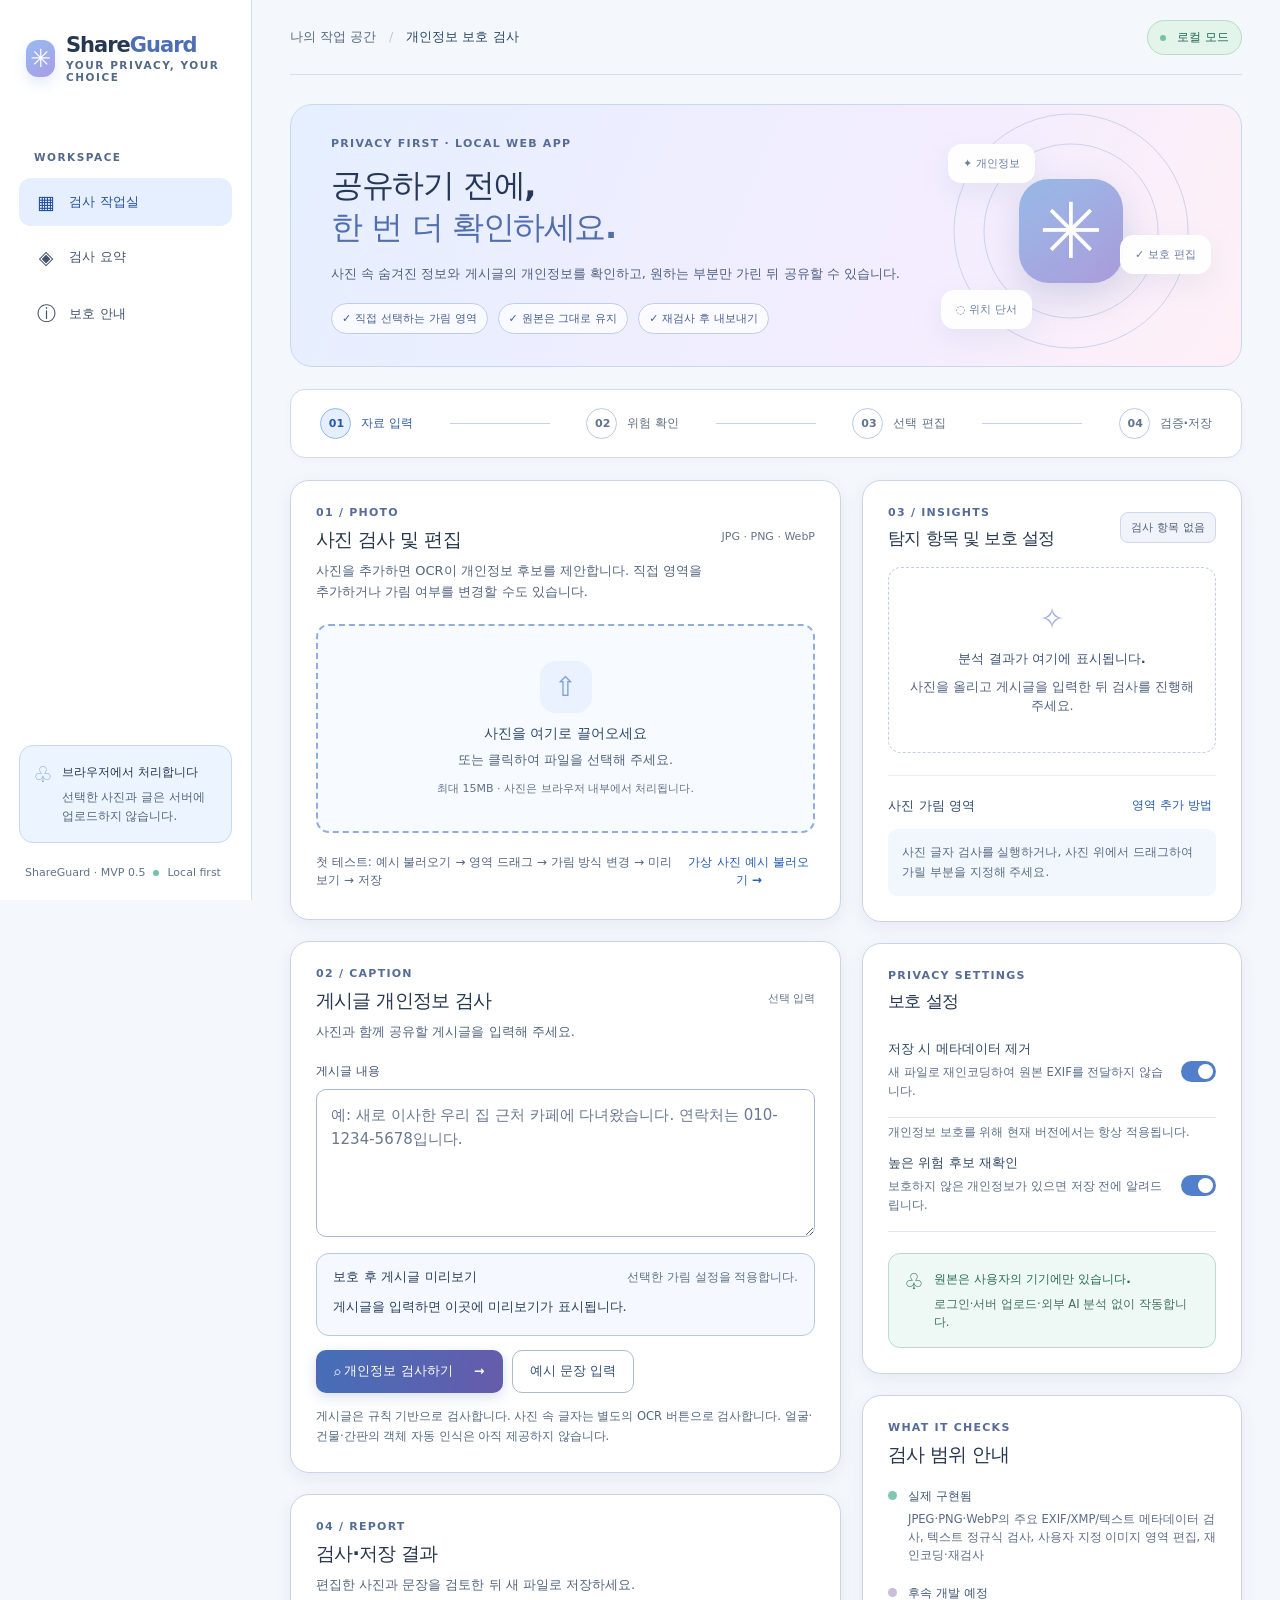
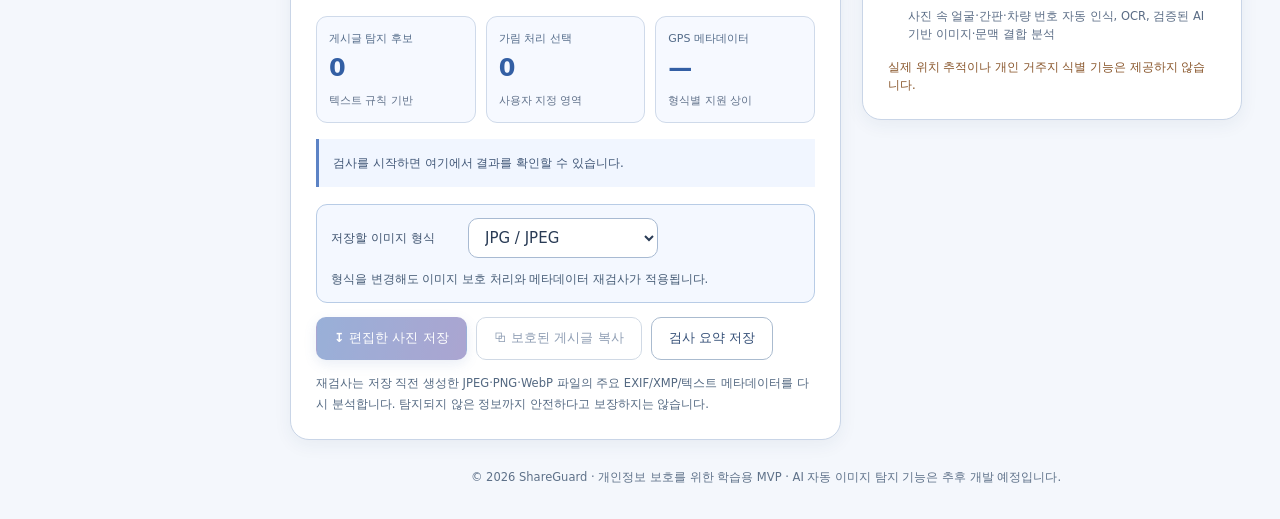
==== commit 3962643a: "chore: synchronize ShareGuard v0.5 source with deployed app" ====
--- a/source/index.html
+++ b/source/index.html
@@ -165,6 +165,11 @@
 .ocr-disclaimer{color:#566880;font-size:11px;line-height:1.65;margin:10px 0 0}.region-item.ocr-region{border-color:#9ebee4;background:#f3f8ff}
 @media(max-width:700px){.ocr-top{flex-direction:column;align-items:stretch}.ocr-top .ocr-action{width:100%}}
 
+.ocr-summary{margin-top:8px;font-weight:700;font-size:13px;color:#203850;background:#edf5fc;border:1px solid #bacfe5;border-radius:9px;padding:10px 12px;line-height:1.6}
+.ocr-text-details{margin-top:9px;border:1px solid #c2d1e6;border-radius:9px;padding:9px 12px;background:#fff;color:#243956;font-size:13px}
+.ocr-text-details summary{cursor:pointer;font-weight:700}
+.ocr-text-details pre{white-space:pre-wrap;overflow-wrap:anywhere;max-height:200px;overflow:auto;line-height:1.65;font-size:12px}
+.photo-foot{flex-wrap:wrap;gap:7px}
 </style>
 </head>
 <body>
@@ -179,7 +184,7 @@
       </nav>
       <div class="side-bottom">
         <div class="private-box"><span class="private-icon">♧</span><div><strong>브라우저에서 처리합니다</strong><p>선택한 사진과 글은 서버에 업로드하지 않습니다.</p></div></div>
-        <div class="version">ShareGuard · MVP 0.4 <span class="dot"></span> Local first</div>
+        <div class="version">ShareGuard · MVP 0.5 <span class="dot"></span> Local first</div>
       </div>
     </aside>
     <main id="top" class="main">
@@ -196,9 +201,11 @@
             <div id="dropzone" class="dropzone" tabindex="0" role="button" aria-label="사진 업로드"><div class="upload-icon">⇧</div><h3>사진을 여기로 끌어오세요</h3><p>또는 클릭하여 파일을 선택해 주세요.</p><span>최대 15MB · 사진은 브라우저 내부에서 처리됩니다.</span><input id="fileInput" type="file" accept="image/jpeg,image/png,image/webp" hidden /></div>
             <div id="photoArea" class="photo-area hidden"><div class="photo-toolbar"><div class="file-info"><span class="file-mark">▧</span><span><strong id="fileName">photo.jpg</strong><small id="fileSize">—</small></span></div><div class="photo-actions"><button class="mini-btn" id="replacePhoto" type="button">사진 변경</button><button class="mini-btn danger-outline" id="clearPhoto" type="button">제거</button></div></div>
               <div class="ocr-panel" aria-label="사진 문자 자동 검사">
-                <div class="ocr-top"><div><strong>사진 속 개인정보 자동 찾기</strong><p>사진의 글자를 한국어·영어 OCR로 읽고 전화번호·이메일·주소 등의 가림 후보를 제안합니다.</p></div><button id="runPhotoOCR" class="primary-btn ocr-action" type="button">⌕ 사진 글자 검사</button></div>
-                <div id="ocrStatus" class="ocr-status" role="status" aria-live="polite">분석 전입니다. 사진 업로드 후 버튼을 눌러 주세요.</div>
-                <p class="ocr-disclaimer">OCR은 이 기기에서 실행됩니다. 첫 검사 시 인식 엔진과 언어 데이터가 인터넷에서 다운로드됩니다. 사진 자체는 OCR 서버에 업로드하지 않습니다. 작은 글씨나 흐린 이미지는 인식하지 못할 수 있습니다.</p>
+                <div class="ocr-top"><div><strong>사진 속 개인정보 자동 찾기</strong><p>사진을 올리면 한국어·영어 글자를 자동으로 읽고 개인정보 가림 후보를 제안합니다. GPS 정보 유무와 무관하게 실행됩니다.</p></div><button id="runPhotoOCR" class="primary-btn ocr-action" type="button">⌕ 사진 글자 검사</button></div>
+                <div id="ocrStatus" class="ocr-status" role="status" aria-live="polite">사진을 업로드하면 글자 인식 검사가 시작됩니다.</div>
+                <div id="ocrSummary" class="ocr-summary" aria-live="polite">문자 인식: 아직 실행 전 · 개인정보 후보: 미검사</div>
+                <details id="ocrTextDetails" class="ocr-text-details hidden"><summary>인식된 글자 직접 확인 (이 기기에서만 표시)</summary><pre id="ocrRawText"></pre></details>
+                <p class="ocr-disclaimer">OCR은 이 기기에서 실행됩니다. 첫 검사 시 인식 엔진과 언어 데이터만 다운로드하며 사진 파일 자체는 전송하지 않습니다. 흐릿하거나 작은 글씨는 놓칠 수 있습니다. 원본을 반드시 직접 확인해 주세요.</p>
               </div>
               <div class="editor-controls"><div class="mode-group" role="group" aria-label="편집 모드"><button id="drawMode" class="mode-btn selected" type="button">▧ 영역 지정</button><button id="cropMode" class="mode-btn" type="button">⌗ 자르기</button><button id="viewMode" class="mode-btn" type="button">◉ 미리보기</button></div><button id="resetEdits" class="mini-btn" type="button">↶ 편집 초기화</button></div>
               <div id="imageStage" class="image-stage" aria-label="사진 편집 영역"><img id="originalPhoto" alt="사용자가 업로드한 원본 사진" draggable="false" /><canvas id="previewCanvas" class="preview-canvas hidden" aria-label="보호 처리된 사진 미리보기"></canvas><div id="regionLayer" class="region-layer"></div><div id="drawingRect" class="drawing-rect hidden"></div></div>
@@ -378,16 +385,16 @@
 
 
 const $=s=>document.querySelector(s);
-const state={file:null,sourceUrl:null,img:null,meta:null,findings:[],regions:[],crop:null,selected:null,mode:'draw',scanAt:null,lastExport:null,seq:0,ocrStatus:'idle',ocrCount:0,ocrWords:0};
+const state={file:null,sourceUrl:null,img:null,meta:null,findings:[],regions:[],crop:null,selected:null,mode:'draw',scanAt:null,lastExport:null,seq:0,ocrStatus:'idle',ocrCount:0,ocrWords:0,ocrChars:0,ocrError:''};
 const MAX_SIZE=15*1024*1024;
-let toastTimer=null,dragStart=null,ocrRevision=0,ocrWorker=null,ocrBusy=false,ocrLibraryPromise=null;
+let toastTimer=null,dragStart=null,ocrRevision=0,ocrWorker=null,ocrBusy=false,ocrLibraryPromise=null,ocrRerunNeeded=false;
 function toast(msg,err=false){const el=$('#toast');el.textContent=msg;el.className='toast visible'+(err?' error':'');clearTimeout(toastTimer);toastTimer=setTimeout(()=>el.className='toast',3800);}
 function bytesText(n){return n>=1048576?(n/1048576).toFixed(1)+'MB':(n/1024).toFixed(1)+'KB';}
 function make(tag,cls,txt){const x=document.createElement(tag);if(cls)x.className=cls;if(txt!==undefined)x.textContent=String(txt);return x;}
-function resetPhoto(){ocrRevision++;state.ocrStatus='idle';state.ocrCount=0;state.ocrWords=0;updateOCRPanel();if(state.sourceUrl)URL.revokeObjectURL(state.sourceUrl);Object.assign(state,{file:null,sourceUrl:null,img:null,meta:null,regions:[],crop:null,selected:null,lastExport:null,mode:'draw'});$('#fileInput').value='';$('#dropzone').classList.remove('hidden');$('#photoArea').classList.add('hidden');$('#compareBlock').classList.add('hidden');$('#originalPhoto').removeAttribute('src');$('#previewCanvas').classList.add('hidden');$('#originalPhoto').classList.remove('hidden');setMode('draw');render();}
+function resetPhoto(){ocrRevision++;state.ocrStatus='idle';state.ocrCount=0;state.ocrWords=0;state.ocrChars=0;state.ocrError='';resetOCRDetails();updateOCRPanel();if(state.sourceUrl)URL.revokeObjectURL(state.sourceUrl);Object.assign(state,{file:null,sourceUrl:null,img:null,meta:null,regions:[],crop:null,selected:null,lastExport:null,mode:'draw'});$('#fileInput').value='';$('#dropzone').classList.remove('hidden');$('#photoArea').classList.add('hidden');$('#compareBlock').classList.add('hidden');$('#originalPhoto').removeAttribute('src');$('#previewCanvas').classList.add('hidden');$('#originalPhoto').classList.remove('hidden');setMode('draw');render();}
 async function loadFile(file){
   if(!file) return;
-  ocrRevision++;state.ocrStatus='idle';state.ocrCount=0;state.ocrWords=0;updateOCRPanel();
+  ocrRevision++;state.ocrStatus='idle';state.ocrCount=0;state.ocrWords=0;state.ocrChars=0;state.ocrError='';resetOCRDetails();updateOCRPanel();
   if(!['image/jpeg','image/png','image/webp'].includes(file.type)){toast('JPG, PNG, WebP 이미지만 사용할 수 있습니다.',true);return;}
   if(file.size>MAX_SIZE||file.size<10){toast('이미지는 15MB 이하의 정상 파일이어야 합니다.',true);return;}
   try{
@@ -398,7 +405,7 @@
     if(state.sourceUrl)URL.revokeObjectURL(state.sourceUrl);
     state.file=file;state.sourceUrl=url;state.img=img;state.meta=await scanMetadata(ab,file.type);$('#exportFormat').value=file.type;state.regions=[];state.crop=null;state.selected=null;state.lastExport=null;
     $('#fileName').textContent=file.name;$('#fileSize').textContent=`${bytesText(file.size)} · ${img.naturalWidth} × ${img.naturalHeight}`;
-    $('#originalPhoto').src=url;$('#dropzone').classList.add('hidden');$('#photoArea').classList.remove('hidden');setMode('draw');runScan();toast('사진을 불러왔습니다. 사진 글자 검사를 실행하거나 가릴 영역을 직접 지정해 주세요.');
+    $('#originalPhoto').src=url;$('#dropzone').classList.add('hidden');$('#photoArea').classList.remove('hidden');setMode('draw');runScan();toast('사진을 불러왔습니다. 글자 자동 검사를 시작합니다.');void runPhotoOCR();
   }catch(e){toast(e.message||'이미지를 읽을 수 없습니다.',true);}
 }
 function setMode(mode){state.mode=mode;for(const [name,id] of [['draw','drawMode'],['crop','cropMode'],['view','viewMode']])$('#'+id).classList.toggle('selected',name===mode);$('#originalPhoto').classList.toggle('hidden',mode==='view');$('#previewCanvas').classList.toggle('hidden',mode!=='view');$('#regionLayer').classList.toggle('hidden',mode==='view');$('#imageStage').classList.toggle('in-preview',mode==='view');$('#stageHint').textContent=mode==='draw'?'사진에서 가릴 영역을 드래그하여 지정해 주세요. 위치와 가림 방식은 오른쪽에서 선택할 수 있습니다.':mode==='crop'?'사진에서 남기고 싶은 영역을 드래그하여 지정해 주세요. 선택하지 않은 바깥쪽은 저장 시 잘립니다.':'선택한 보호 처리 결과를 보여드립니다. 아래에서 원본과 비교할 수 있습니다.';if(mode==='view'&&state.img)renderPreview();$('#compareBlock').classList.toggle('hidden',mode!=='view'||!state.img||!(state.regions.some(r=>r.mask)||state.crop));renderRegions();}
@@ -412,7 +419,7 @@
  $('#statGps').textContent=!meta?'—':meta.hasGps===true?'발견':meta.hasGps===false?'미발견':'확인불가';
  $('#exportImage').disabled=!state.img;$('#copyCaption').disabled=!$('#captionInput').value;
  $('#metadataBadge').textContent=!meta?'사진을 분석하지 않았습니다.':meta.hasGps===true?`${meta.format} 메타데이터에 위치정보 단서가 포함되어 있습니다.`:meta.status==='checked'?`${meta.format}에서 지원하는 주요 GPS 메타데이터를 발견하지 못했습니다.`:(meta.reason||'일부 메타데이터를 확인하지 못했습니다.');
- $('#regionCount').textContent=`가림 영역 ${state.regions.length}개${state.ocrStatus==='success'?` · OCR 후보 ${state.ocrCount}개`:''}`;
+ $('#regionCount').textContent=`가림 영역 ${state.regions.length}개 · OCR ${state.ocrStatus==='success'?'완료':state.ocrStatus==='error'?'실패':state.ocrStatus==='scanning'||state.ocrStatus==='loading'?'검사 중':'미검사/미탐'}`;
  const level=(state.regions.some(r=>r.risk==='높음'&&!r.mask)?'높음':riskLevel(state.findings,meta?.hasGps===true));
  updateOCRPanel();const badge=$('#riskBadge');badge.textContent=level;badge.className='risk-badge '+(level==='높음'?'risk-high':level==='주의'?'risk-mid':'');
  $('#reportNote').textContent=!state.scanAt?'검사를 시작하면 여기에서 결과를 확인할 수 있습니다.':`텍스트 후보 ${text}개, 사진 가림 영역 ${state.regions.length}개를 확인했습니다. ${meta?.hasGps===true?'위치정보 단서가 포함되어 있어 저장 파일을 재검사합니다.':'편집 전후 정보를 확인하고 저장해 주세요.'} OCR은 사진 속 글자만 인식합니다. 얼굴·건물 등 객체 자동 인식은 제공되지 않습니다.`;
@@ -420,7 +427,7 @@
 }
 function renderResults(){
  const exists=!!state.scanAt;$('#emptyInsights').classList.toggle('hidden',exists);$('#scanResults').classList.toggle('hidden',!exists);if(!exists)return;
- const meta=state.meta;$('#resultCount').textContent=String(state.findings.length+(meta?.hasGps?1:0)+(state.ocrStatus==='success'?state.ocrCount:0));
+ const meta=state.meta;$('#resultCount').textContent=String(state.findings.length+(meta?.hasGps?1:0)+state.ocrCount);
  const md=$('#metadataList');md.replaceChildren();
  if(meta){md.append(make('div','result-subtitle','사진 메타데이터'));
  const rows=[['이미지 형식',meta.format, ''],['검사 상태',meta.status==='checked'?'주요 항목 검사 완료':meta.status==='partial'?'일부 확인 불가':'분석 불가',meta.status==='checked'?'':'high']];
@@ -463,7 +470,7 @@
 async function allowRisk(){if(!$('#confirmRisk').checked||textWarnings().length===0)return true;const dlg=$('#riskDialog');$('#riskDialogText').textContent=`높은 위험의 개인정보 후보 ${textWarnings().length}개가 공유 자료에 남아 있습니다. ${[...new Set(textWarnings())].join(', ')}에 대한 공개 범위를 다시 확인해 주세요.`;if(typeof dlg.showModal!=='function')return confirm($('#riskDialogText').textContent);return new Promise(resolve=>{dlg.addEventListener('close',()=>resolve(dlg.returnValue==='continue'),{once:true});dlg.showModal();});}
 async function exportImage(){
  if(!state.img)return;
- if(state.ocrStatus!=='success' && !confirm('사진 속 글자 자동 검사를 완료하지 않았습니다. 이미지에 남아 있는 개인정보를 수동으로 확인하셨습니까? 검사 없이 저장하시겠습니까?'))return;
+ if(!['success','empty'].includes(state.ocrStatus) && !confirm('사진의 문자 자동 검사가 완료되지 않았거나 일부 결과를 확인하지 못했습니다. 개인정보를 직접 확인하셨습니까? 검사 없이 저장하시겠습니까?'))return;
  const consent=await allowRisk();if(!consent)return;
  const exportType=$('#exportFormat').value;
  const ext=({'image/jpeg':'jpg','image/png':'png','image/webp':'webp'})[exportType];
@@ -490,13 +497,34 @@
 /* ShareGuard v0.4: optional browser-local Korean/English OCR. Never transmit image pixels to a remote API.
    Tesseract.js v6 reports bounding boxes in blocks when explicitly enabled. */
 const OCR_CDN='https://cdn.jsdelivr.net/npm/tesseract.js@6.0.0/dist/tesseract.min.js';
+function resetOCRDetails(){
+ const el=$('#ocrTextDetails'),txt=$('#ocrRawText');
+ if(el){el.classList.add('hidden');el.open=false;}if(txt)txt.textContent='';
+}
 function updateOCRPanel(message){
- const status=$('#ocrStatus'),button=$('#runPhotoOCR');if(!status||!button)return;
- status.textContent=message??({idle:'사진 글자 검사를 실행하면 민감정보 가림 후보가 생성됩니다.',loading:'OCR 라이브러리와 한국어·영어 데이터를 불러오고 있습니다…',scanning:'사진의 글자를 인식하고 개인정보 후보를 검사하고 있습니다…',success:`OCR 검사 완료: 가림 후보 ${state.ocrCount}개가 표시되었습니다. 확인 후 ON/OFF를 선택해 주세요.`,error:'OCR을 완료하지 못했습니다. 네트워크를 확인하고 다시 시도해 주세요.'})[state.ocrStatus];
+ const status=$('#ocrStatus'),button=$('#runPhotoOCR'),summary=$('#ocrSummary');if(!status||!button)return;
+ const statusLabels={
+ idle:'사진을 업로드하면 GPS 정보와 관계없이 문자 검사를 자동으로 시작합니다.',
+ loading:'OCR 언어 데이터를 준비하고 있습니다. 첫 실행은 다운로드가 필요합니다…',
+ scanning:'사진 속 한글·영문을 분석하고 있습니다…',
+ success:`OCR 완료: 인식된 글자 ${state.ocrChars}자 · 개인정보 가림 후보 ${state.ocrCount}개.`,
+ empty:'OCR 검사를 마쳤지만 읽을 수 있는 글자를 찾지 못했습니다. 글씨 크기와 사진 선명도를 확인해 주세요.',
+ partial:'문자는 인식했지만 가림 위치를 계산하지 못했습니다. 글자 내용을 확인하고 수동으로 영역을 지정해 주세요.',
+ error:'OCR 실행에 실패했습니다. 아래의 오류 안내를 확인한 뒤 재검사해 주세요.'
+ };
+ status.textContent=message??statusLabels[state.ocrStatus]??statusLabels.idle;
  status.dataset.state=state.ocrStatus;
  button.disabled=!state.img||ocrBusy;
- button.textContent=ocrBusy?'검사 중…':'⌕ 사진 글자 검사';
-}
+ button.textContent=ocrBusy?'검사 중…':'⌕ 글자 다시 검사';
+ if(summary){
+   const checked=['success','partial','empty'].includes(state.ocrStatus);
+   summary.textContent=state.ocrStatus==='error'?`문자 인식 실패 · ${state.ocrError||'엔진 또는 네트워크 오류'}`:
+     checked?`인식된 글자: ${state.ocrChars}자 · 개인정보 후보: ${state.ocrCount}개 (GPS 검사와 별개)`:
+     state.ocrStatus==='loading'||state.ocrStatus==='scanning'?'문자 인식 진행 중 · 민감정보 후보 확인 전':
+     '문자 인식: 아직 실행 전 · 개인정보 후보: 미검사';
+ }
+}
+
 function loadOCRLibrary(){
  if(window.Tesseract?.createWorker)return Promise.resolve(window.Tesseract);
  if(ocrLibraryPromise)return ocrLibraryPromise;
@@ -519,20 +547,35 @@
  return out;
 }
 function matchOCRWords(words){
- // Join each OCR line into a searchable string and use source word boxes for precise partial masking.
- const text=words.map(w=>w.text.trim()).join(' ');
- const candidates=analyzeText(text);
+ // Word bounding boxes are preserved while common OCR spacing defects in phone numbers are normalized.
+ const pieces=words.map(w=>w.text.trim()),original=pieces.join(' ');
+ const candidates=analyzeText(original);
  let offset=0;
- const offsets=words.map(w=>{const start=offset;offset+=w.text.trim().length+1;return{start,end:offset-1,word:w};});
- const matches=[];
- for(const candidate of candidates){
-   let found=offsets.filter(o=>o.end>candidate.start&&o.start<candidate.end);
+ const spans=words.map((word,i)=>{const start=offset;offset+=pieces[i].length+1;return{start,end:offset-1,word};});
+ const addMatches=(hits,text,spanMap)=>{
+  for(const hit of hits){
+   const from=spanMap?spanMap[hit.start]:hit.start,to=spanMap?spanMap[hit.end-1]+1:hit.end;
+   const found=spans.filter(o=>o.end>from&&o.start<to);
    if(!found.length)continue;
    const box={x0:Math.min(...found.map(o=>o.word.bbox.x0)),y0:Math.min(...found.map(o=>o.word.bbox.y0)),x1:Math.max(...found.map(o=>o.word.bbox.x1)),y1:Math.max(...found.map(o=>o.word.bbox.y1))};
-   matches.push({candidate,box});
+   hitsOut.push({candidate:hit,box});
+  }
+ };
+ const hitsOut=[];addMatches(candidates,original,null);
+ // For OCR lines such as "010 - 1234 - 5678", collapse whitespace adjoining digits/dashes.
+ let norm='',map=[];
+ for(let i=0;i<original.length;i++){
+  const ch=original[i],p=norm[norm.length-1],next=original.slice(i+1).match(/\S/)?.[0];
+  if(/\s/.test(ch) && (/[\d-]/.test(p||'')&&/[\d-]/.test(next||'')))continue;
+  norm+=ch;map.push(i);
  }
- return matches;
-}
+ if(norm!==original){
+  const phoneOnly=analyzeText(norm).filter(f=>['phone','landline','rrn','email'].includes(f.kind));
+  addMatches(phoneOnly,norm,map);
+ }
+ return hitsOut;
+}
+
 function ocrMatchesToRegions(blocks,width,height){
  const regions=[],dedup=new Set();
  for(const words of flattenOCRLines(blocks)){
@@ -542,7 +585,7 @@
    const x0=Math.max(0,box.x0-pad),y0=Math.max(0,box.y0-pad),x1=Math.min(width,box.x1+pad),y1=Math.min(height,box.y1+pad);
    const x=x0/width,y=y0/height,w=(x1-x0)/width,h=(y1-y0)/height;
    if(w<0.003||h<0.003)continue;
-   const key=`${f.kind}:${Math.round(x*100)}:${Math.round(y*100)}`;if(dedup.has(key))continue;dedup.add(key);
+   const key=`${f.kind}:${Math.round(x*1000)}:${Math.round(y*1000)}:${Math.round(w*1000)}`;if(dedup.has(key))continue;dedup.add(key);
    regions.push({id:'region-'+(nextRegionId++),label:f.label+' (OCR)',x,y,w,h,mask:f.severity==='높음',risk:f.severity,style:'solid',sticker:'💗',color:'#9fbde6',source:'ocr',ocrText:f.text.slice(0,90)});
   }
  }
@@ -550,32 +593,44 @@
 }
 async function runPhotoOCR(){
  if(!state.img){toast('먼저 사진을 업로드해 주세요.',true);return;}
- if(ocrBusy){toast('이미 사진의 글자를 검사하고 있습니다.');return;}
+ if(ocrBusy){ocrRerunNeeded=true;return;}
  const currentImage=state.img,currentFile=state.file,rev=ocrRevision;
- ocrBusy=true;state.ocrStatus='loading';updateOCRPanel();
+ ocrBusy=true;state.ocrStatus='loading';state.ocrError='';state.ocrCount=0;state.ocrWords=0;state.ocrChars=0;resetOCRDetails();updateOCRPanel();renderStats();
  try{
    const lib=await loadOCRLibrary();
    if(!ocrWorker)ocrWorker=await lib.createWorker(['kor','eng'],1,{logger:()=>{}});
    if(rev!==ocrRevision||currentImage!==state.img)return;
    state.ocrStatus='scanning';updateOCRPanel();
-   const max=2200,scale=Math.min(1,max/Math.max(currentImage.naturalWidth,currentImage.naturalHeight));
-   const canvas=document.createElement('canvas');canvas.width=Math.max(1,Math.round(currentImage.naturalWidth*scale));canvas.height=Math.max(1,Math.round(currentImage.naturalHeight*scale));canvas.getContext('2d',{willReadFrequently:true}).drawImage(currentImage,0,0,canvas.width,canvas.height);
+   const width=currentImage.naturalWidth,height=currentImage.naturalHeight;
+   const scale=Math.min(2,3400/Math.max(width,height),Math.sqrt(6800000/(width*height)));
+   const canvas=document.createElement('canvas');canvas.width=Math.max(1,Math.round(width*scale));canvas.height=Math.max(1,Math.round(height*scale));
+   const ctx=canvas.getContext('2d',{willReadFrequently:true});ctx.imageSmoothingEnabled=true;ctx.imageSmoothingQuality='high';ctx.drawImage(currentImage,0,0,canvas.width,canvas.height);
    const result=await ocrWorker.recognize(canvas,{}, {blocks:true});
    if(rev!==ocrRevision||currentFile!==state.file)return;
-   const lines=flattenOCRLines(result.data.blocks);
-   const matches=ocrMatchesToRegions(result.data.blocks,canvas.width,canvas.height);
+   const text=(result.data?.text||'').trim();
+   const lines=flattenOCRLines(result.data?.blocks);
+   const matches=ocrMatchesToRegions(result.data?.blocks,canvas.width,canvas.height);
    state.regions=state.regions.filter(r=>r.source!=='ocr').concat(matches);
    state.selected=matches[0]?.id??state.regions.at(-1)?.id??null;
-   state.ocrCount=matches.length;state.ocrWords=lines.reduce((n,l)=>n+l.length,0);
-   state.ocrStatus='success';state.lastExport=null;
+   state.ocrCount=matches.length;state.ocrWords=lines.reduce((n,l)=>n+l.length,0);state.ocrChars=text.length;
+   state.ocrStatus=text&&!lines.length?'partial':!text?'empty':'success';state.lastExport=null;
+   if(text){$('#ocrRawText').textContent=text.slice(0,4000);$('#ocrTextDetails').classList.remove('hidden');}
    setMode('draw');render();
-   toast(matches.length?`OCR 검사로 개인정보 후보 ${matches.length}개를 찾았습니다. 각 항목의 가림 설정을 확인해 주세요.`:'OCR에서 가림 후보를 발견하지 못했습니다. 사진의 정보가 안전하다는 뜻은 아닙니다.');
+   toast(matches.length?`사진 속 개인정보 후보 ${matches.length}개를 찾았습니다. 가림 여부를 선택해 주세요.`:
+     !text?'사진의 글자를 읽지 못했습니다. 수동 확인이 필요합니다.':'사진 속 글자는 인식했으나 개인정보 패턴은 발견하지 못했습니다. 수동 확인해 주세요.');
  }catch(err){
    if(rev!==ocrRevision)return;
-   state.ocrStatus='error';updateOCRPanel('OCR을 완료하지 못했습니다. 인터넷 연결을 확인하고 다시 시도해 주세요. 기존 수동 편집은 계속 사용할 수 있습니다.');toast('OCR 검사에 실패했습니다. 수동 영역 지정을 이용할 수 있습니다.',true);
-   if(ocrWorker){try{await ocrWorker.terminate();}catch{ }ocrWorker=null;}
- }finally{ocrBusy=false;updateOCRPanel();}
-}
+   const raw=String(err?.message||err||'알 수 없는 오류');
+   state.ocrError=/network|fetch|load|download|failed to fetch|internet|cdn/i.test(raw)?'OCR 엔진 또는 언어 파일 다운로드 실패':
+     /memory|wasm|worker/i.test(raw)?'브라우저 OCR 엔진 처리 오류':'사진 글자 분석 오류';
+   state.ocrStatus='error';updateOCRPanel();toast('OCR 검사를 완료하지 못했습니다. 수동 가림 기능은 이용할 수 있습니다.',true);
+   if(ocrWorker){try{await ocrWorker.terminate();}catch{}ocrWorker=null;}
+ }finally{
+   ocrBusy=false;updateOCRPanel();renderStats();
+   if(ocrRerunNeeded){ocrRerunNeeded=false;if(state.img)queueMicrotask(()=>runPhotoOCR());}
+ }
+}
+
 window.__shareguardOCRTest={flattenOCRLines,matchOCRWords,ocrMatchesToRegions};
 
 $('#runPhotoOCR').addEventListener('click',runPhotoOCR);
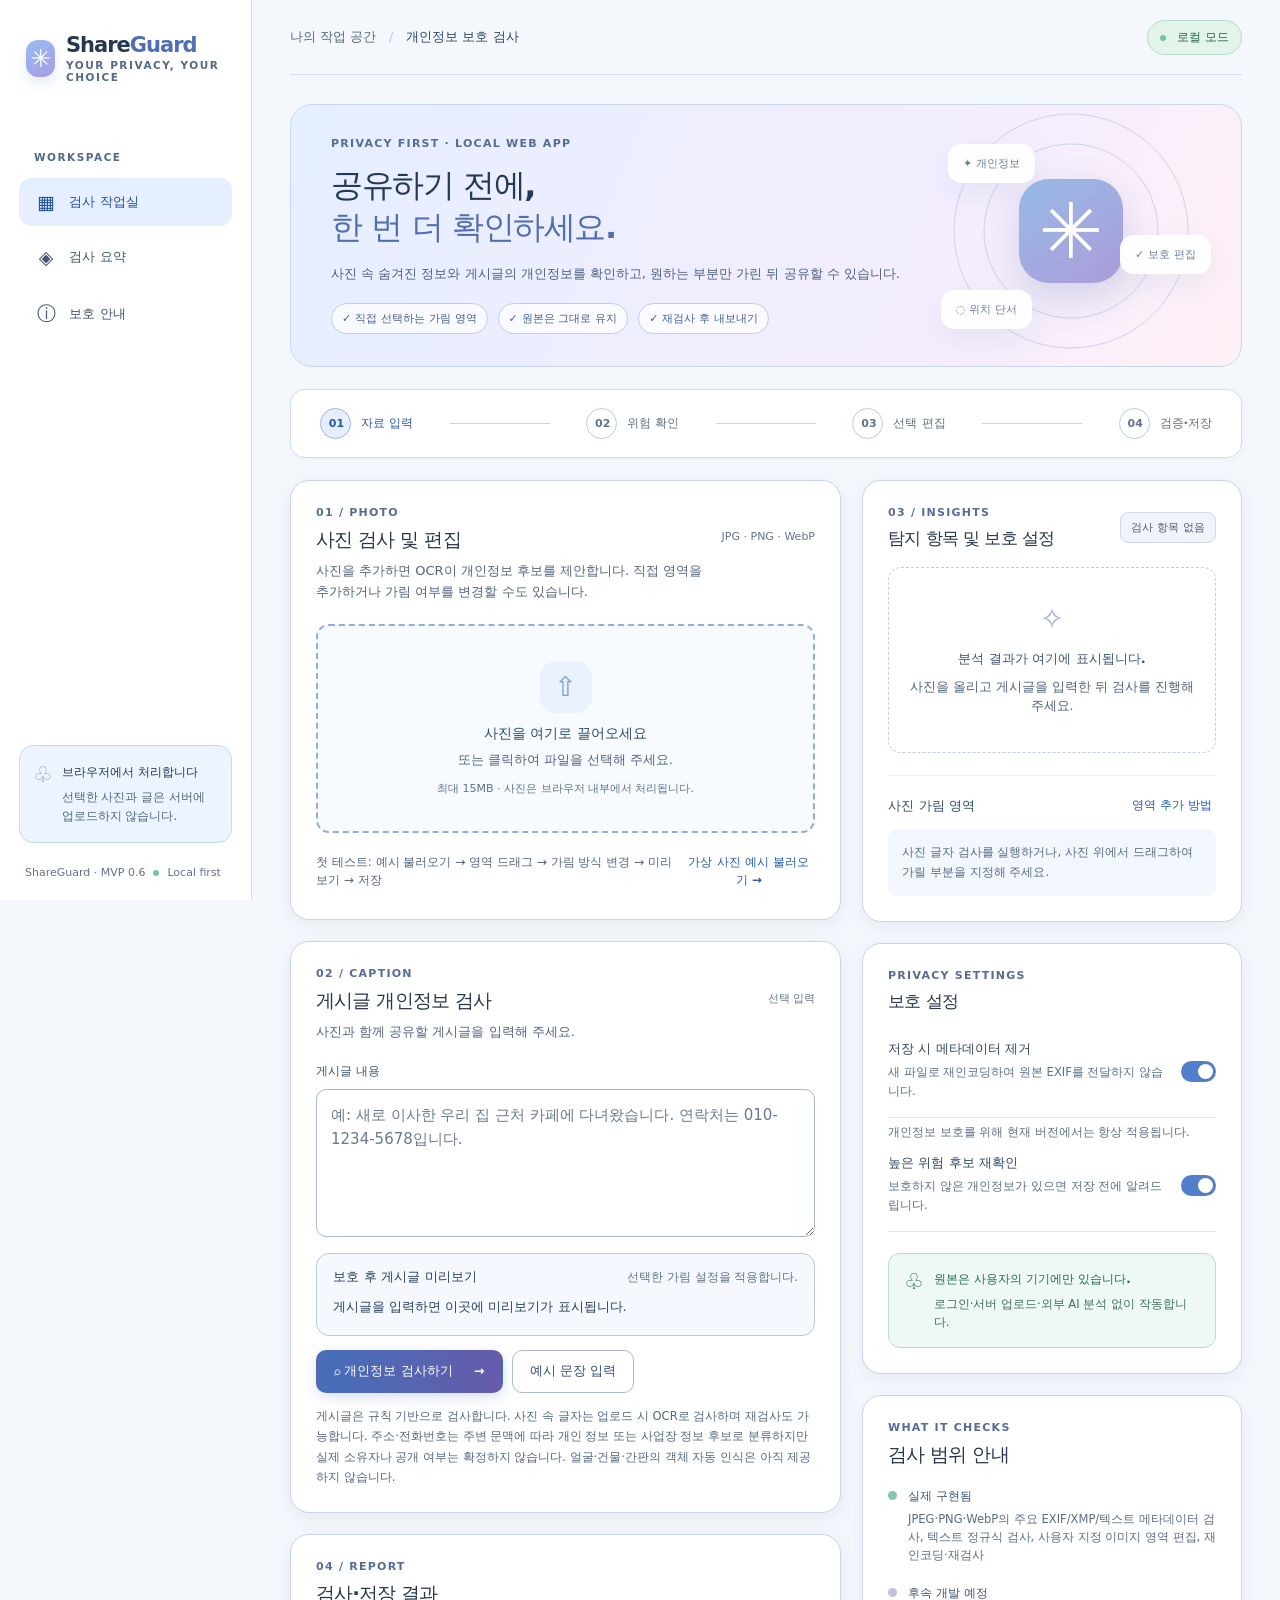
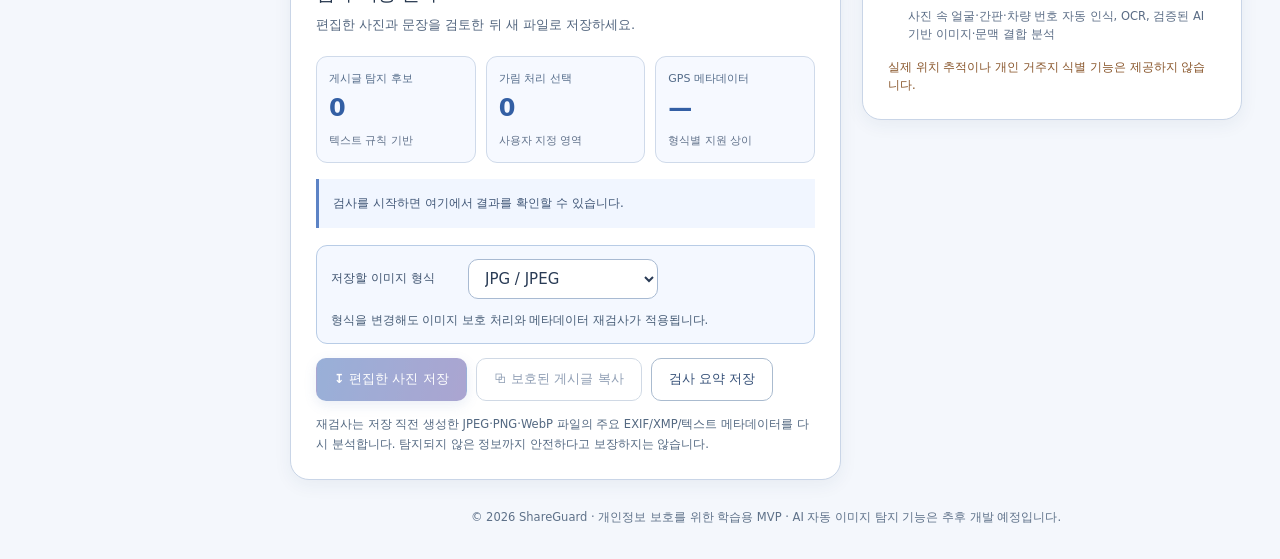
==== commit 3a6c6ff7: "feat: improve OCR address and phone detection with contextual privacy evidence" ====
--- a/source/index.html
+++ b/source/index.html
@@ -13,6 +13,17 @@
 
 .masked-preview{border:1px solid #dce4f3;background:#f8faff;border-radius:13px;padding:14px 16px;margin-top:12px;margin-bottom:12px}.masked-preview-head{display:flex;justify-content:space-between;gap:10px;align-items:center;font-size:12px;color:#2e3d58}.masked-preview-head span{font-size:11px;color:#8895aa}.masked-preview pre{white-space:pre-wrap;overflow-wrap:anywhere;font-family:inherit;line-height:1.65;color:#354560;font-size:13px;margin:10px 0 0;min-height:25px}@media(max-width:600px){.masked-preview-head{align-items:start;flex-direction:column;gap:4px}}
 
+
+/* v0.6 - contextual OCR risk evidence, readable candidate cards */
+.region-info{min-width:0;flex:1;display:flex;flex-direction:column;gap:5px}
+.region-item{align-items:flex-start;border-color:#cad7eb;padding:13px;gap:11px}
+.region-select{width:100%;font-size:13px;font-weight:780;line-height:1.45}
+.region-mode-label{color:#466183;font-size:11px;white-space:nowrap;padding-top:3px}
+.region-item input[type=checkbox]{width:18px;height:18px;flex-shrink:0;margin:4px 0 0;accent-color:#567cce}
+.region-explanation{font-size:11px;color:#355e92;font-weight:750;line-height:1.5}
+.region-reason,.region-tip{font-size:11px;color:#354966;line-height:1.55;margin:0}
+.region-tip{color:#566d8c}
+@media(max-width:700px){.region-item{flex-wrap:wrap}.region-mode-label{order:3;flex-basis:100%;padding-left:0}.region-info{flex-basis:calc(100% - 35px)}}
 </style>
   <style>
 /* ShareGuard readability pass v0.3: stronger type and clear component boundaries.
@@ -184,7 +195,7 @@
       </nav>
       <div class="side-bottom">
         <div class="private-box"><span class="private-icon">♧</span><div><strong>브라우저에서 처리합니다</strong><p>선택한 사진과 글은 서버에 업로드하지 않습니다.</p></div></div>
-        <div class="version">ShareGuard · MVP 0.5 <span class="dot"></span> Local first</div>
+        <div class="version">ShareGuard · MVP 0.6 <span class="dot"></span> Local first</div>
       </div>
     </aside>
     <main id="top" class="main">
@@ -215,7 +226,7 @@
             </div>
             <div class="sample-row"><span>첫 테스트: 예시 불러오기 → 영역 드래그 → 가림 방식 변경 → 미리보기 → 저장</span><button class="link-btn" id="loadDemo" type="button">가상 사진 예시 불러오기 →</button></div>
           </section>
-          <section class="panel text-panel"><div class="panel-head"><div><div class="section-kicker">02 / CAPTION</div><h2>게시글 개인정보 검사</h2><p>사진과 함께 공유할 게시글을 입력해 주세요.</p></div><span class="optional">선택 입력</span></div><label for="captionInput" class="field-label">게시글 내용</label><textarea id="captionInput" placeholder="예: 새로 이사한 우리 집 근처 카페에 다녀왔습니다. 연락처는 010-1234-5678입니다." rows="5" spellcheck="false"></textarea><div class="masked-preview"><div class="masked-preview-head"><strong>보호 후 게시글 미리보기</strong><span>선택한 가림 설정을 적용합니다.</span></div><pre id="captionPreview" aria-live="polite">게시글을 입력하면 이곳에 미리보기가 표시됩니다.</pre></div><div class="editor-row"><button id="runScan" class="primary-btn" type="button">⌕ 개인정보 검사하기 <span>→</span></button><button id="loadTextDemo" class="secondary-btn" type="button">예시 문장 입력</button></div><p class="privacy-help">게시글은 규칙 기반으로 검사합니다. 사진 속 글자는 별도의 OCR 버튼으로 검사합니다. 얼굴·건물·간판의 객체 자동 인식은 아직 제공하지 않습니다.</p></section>
+          <section class="panel text-panel"><div class="panel-head"><div><div class="section-kicker">02 / CAPTION</div><h2>게시글 개인정보 검사</h2><p>사진과 함께 공유할 게시글을 입력해 주세요.</p></div><span class="optional">선택 입력</span></div><label for="captionInput" class="field-label">게시글 내용</label><textarea id="captionInput" placeholder="예: 새로 이사한 우리 집 근처 카페에 다녀왔습니다. 연락처는 010-1234-5678입니다." rows="5" spellcheck="false"></textarea><div class="masked-preview"><div class="masked-preview-head"><strong>보호 후 게시글 미리보기</strong><span>선택한 가림 설정을 적용합니다.</span></div><pre id="captionPreview" aria-live="polite">게시글을 입력하면 이곳에 미리보기가 표시됩니다.</pre></div><div class="editor-row"><button id="runScan" class="primary-btn" type="button">⌕ 개인정보 검사하기 <span>→</span></button><button id="loadTextDemo" class="secondary-btn" type="button">예시 문장 입력</button></div><p class="privacy-help">게시글은 규칙 기반으로 검사합니다. 사진 속 글자는 업로드 시 OCR로 검사하며 재검사도 가능합니다. 주소·전화번호는 주변 문맥에 따라 개인 정보 또는 사업장 정보 후보로 분류하지만 실제 소유자나 공개 여부는 확정하지 않습니다. 얼굴·건물·간판의 객체 자동 인식은 아직 제공하지 않습니다.</p></section>
           <section id="reports" class="panel report-panel"><div class="panel-head"><div><div class="section-kicker">04 / REPORT</div><h2>검사·저장 결과</h2><p>편집한 사진과 문장을 검토한 뒤 새 파일로 저장하세요.</p></div></div><div class="report-cards"><div class="report-stat"><span>게시글 탐지 후보</span><strong id="statText">0</strong><small>텍스트 규칙 기반</small></div><div class="report-stat"><span>가림 처리 선택</span><strong id="statRegions">0</strong><small>사용자 지정 영역</small></div><div class="report-stat"><span>GPS 메타데이터</span><strong id="statGps">—</strong><small>형식별 지원 상이</small></div></div><div class="report-note" id="reportNote">검사를 시작하면 여기에서 결과를 확인할 수 있습니다.</div><div class="export-choice"><label class="field-label" for="exportFormat">저장할 이미지 형식</label><select id="exportFormat" class="text-input"><option value="image/jpeg">JPG / JPEG</option><option value="image/png">PNG</option><option value="image/webp">WebP</option></select><span class="format-help">형식을 변경해도 이미지 보호 처리와 메타데이터 재검사가 적용됩니다.</span></div><div class="download-actions"><button class="primary-btn" id="exportImage" type="button" disabled>↧ 편집한 사진 저장</button><button class="secondary-btn" id="copyCaption" type="button" disabled>⧉ 보호된 게시글 복사</button><button class="secondary-btn" id="exportReport" type="button">검사 요약 저장</button></div><p class="privacy-help">재검사는 저장 직전 생성한 JPEG·PNG·WebP 파일의 주요 EXIF/XMP/텍스트 메타데이터를 다시 분석합니다. 탐지되지 않은 정보까지 안전하다고 보장하지는 않습니다.</p></section>
         </div>
         <div class="right-column">
@@ -233,8 +244,8 @@
 /** Offline rule-based candidate detection. Not a ML/AI classification result. */
 const PATTERNS = [
   {kind:'email', label:'이메일 주소', severity:'주의', regex:/\b[A-Z0-9._%+-]+@[A-Z0-9.-]+\.[A-Z]{2,}\b/gi, reason:'이메일 주소를 통해 연락처나 계정을 식별할 수 있습니다.', recommend:'공개할 필요가 없다면 이메일 주소를 가려 주세요.'},
-  {kind:'phone', label:'휴대전화 번호', severity:'높음', regex:/(?<!\d)01[016789][- .]?\d{3,4}[- .]?\d{4}(?!\d)/g, reason:'전화번호가 공개되면 원하지 않는 연락을 받을 수 있습니다.', recommend:'전화번호를 마스킹하는 것을 권장합니다.'},
-  {kind:'landline', label:'일반전화 번호', severity:'주의', regex:/(?<!\d)(?:02|0[3-6][1-5]|070)[- .]?\d{3,4}[- .]?\d{4}(?!\d)/g, reason:'전화번호가 공개될 수 있습니다.', recommend:'공유 목적에 맞게 공개 여부를 검토해 주세요.'},
+  {kind:'phone', label:'휴대전화 번호', severity:'높음', regex:/(?<!\d)01[016789][\s.()\-]{0,3}\d{3,4}[\s.()\-]{0,3}\d{4}(?!\d)/g, reason:'전화번호가 공개되면 원하지 않는 연락을 받을 수 있습니다.', recommend:'전화번호를 마스킹하는 것을 권장합니다.'},
+  {kind:'landline', label:'일반전화 번호', severity:'주의', regex:/(?<!\d)(?:02|0[3-6][1-5]|070|080|050\d)[\s.()\-]{0,3}\d{3,4}[\s.()\-]{0,3}\d{4}(?!\d)/g, reason:'전화번호가 공개될 수 있습니다.', recommend:'공유 목적에 맞게 공개 여부를 검토해 주세요.'},
   {kind:'rrn', label:'주민등록번호 형태', severity:'높음', regex:/(?<!\d)\d{6}[- ]?[1-8]\d{6}(?!\d)/g, reason:'개인 식별 번호 형태의 정보가 포함되어 있습니다.', recommend:'번호 전체를 공개하지 않는 것을 권장합니다.'},
   {kind:'apikey', label:'인증정보 형태', severity:'높음', regex:/(?:api[_ -]?key|password|passwd|secret|token)\s*[:=]\s*["']?[A-Za-z0-9_\-!.]{8,}["']?/gi, reason:'인증키 또는 비밀번호 형태의 문자열이 포함되어 있습니다.', recommend:'노출된 실제 인증정보라면 삭제하고 교체를 검토해 주세요.'},
   {kind:'urlsecret', label:'URL 내 인증 토큰 형태', severity:'높음', regex:/[?&](?:token|api_key|apikey|access_token)=[A-Za-z0-9%._-]{8,}/gi, reason:'링크에 인증 토큰 형태의 정보가 포함되어 있습니다.', recommend:'공개 링크에서 인증정보를 제거해 주세요.'}
@@ -244,13 +255,48 @@
   {kind:'routine',label:'반복되는 생활 패턴',severity:'주의',regex:/(?:매일|매주|퇴근\s?후|등교\s?길|밤\s?\d{1,2}시|혼자\s?오는|항상\s?가는)/g,reason:'반복적인 시간 또는 이동 패턴이 추정될 수 있습니다.',recommend:'필요하지 않다면 구체적인 시간·방문 빈도를 줄여 주세요.'},
   {kind:'location',label:'장소 관련 표현',severity:'주의',regex:/(?:[가-힣]{2,}(?:역|학교|아파트|빌딩|카페)|(?:서울|부산|대구|인천|대전|광주|울산|세종)(?:시)?\s?[가-힣0-9-]{1,}(?:구|동|로|길))/g,reason:'특정 장소가 드러날 수 있습니다. 장소를 공개하는 목적이라면 유지해도 됩니다.',recommend:'거주지나 반복 동선과 연결되는지만 확인해 주세요.'}
 ];
-function analyzeText(text){
+/* Heuristic Korean address & communication data detection; findings are candidates, never confirmed identities. */
+const ADDRESS_RULES = [
+  {kind:'address',label:'도로명 주소 형태',severity:'주의',regex:/(?:서울(?:특별시|시)?|부산(?:광역시|시)?|대구(?:광역시|시)?|인천(?:광역시|시)?|광주(?:광역시|시)?|대전(?:광역시|시)?|울산(?:광역시|시)?|세종(?:특별자치시|시)?|경기(?:도)?|강원(?:특별자치도|도)?|충청(?:북도|남도)|충북|충남|전라(?:북도|남도)|전북(?:특별자치도)?|전남|경상(?:북도|남도)|경북|경남|제주(?:특별자치도|도)?)(?:\s+[가-힣0-9·-]{1,16}(?:시|군|구)){0,3}\s+[가-힣0-9·-]{1,40}(?:대로|로|길)\s*\d{1,5}(?:\s*[-~]\s*\d{1,5})?/g,reason:'상세한 도로명 주소로 추정되는 정보가 포함되어 있습니다.',recommend:'개인 주소라면 가리기를 권장하며 사업장 주소라면 공유 목적을 확인해 주세요.'},
+  {kind:'address',label:'지번 주소 형태',severity:'주의',regex:/(?:서울(?:특별시|시)?|부산(?:광역시|시)?|대구(?:광역시|시)?|인천(?:광역시|시)?|광주(?:광역시|시)?|대전(?:광역시|시)?|울산(?:광역시|시)?|세종(?:특별자치시|시)?|경기(?:도)?|강원(?:특별자치도|도)?|충청(?:북도|남도)|충북|충남|전라(?:북도|남도)|전북(?:특별자치도)?|전남|경상(?:북도|남도)|경북|경남|제주(?:특별자치도|도)?)(?:\s+[가-힣0-9·-]{1,16}(?:시|군|구)){0,3}\s+[가-힣0-9·-]{1,20}(?:읍|면|동|리)\s*\d{1,5}(?:-\d{1,5})?/g,reason:'지번 주소로 추정되는 정보가 포함되어 있습니다.',recommend:'개인 주소라면 공개 범위를 검토해 주세요.'}
+];
+const PERSONAL_ADDRESS_CUES=/(?:우리\s?집|내\s?집|제\s?집|자취방?|거주지?|배송지|집\s?주소|이사(?:했|완료|왔)|방\s?호수|\d{1,4}동\s*\d{1,4}호|공동현관|본인\s?주소)/i;
+const BUSINESS_ADDRESS_CUES=/(?:오시는\s?길|사업자\s?등록|상호명|대표\s?전화|매장\s?안내|매장\s?위치|고객\s?센터|영업\s?시간|지점\s?안내|캠퍼스|학원|법인|사업장|주식회사|지사\s?안내|사업자\s?정보)/i;
+function classifyFinding(f, context=''){
+ if(!['address','landline','location','phone'].includes(f.kind))return f;
+ // Inspect a bounded OCR neighborhood rather than labeling an entire image by one distant cue.
+ const nearby=String(context||'').slice(0,350);
+ const local=f.text+' '+nearby;
+ const personal=PERSONAL_ADDRESS_CUES.test(local);
+ const business=BUSINESS_ADDRESS_CUES.test(local);
+ const result={...f,contextType:personal?'개인 거주지 연관 의심':business?'사업장 정보 추정':'용도 미확인'};
+ if(f.kind==='address'){
+  result.severity=personal?'높음':'주의';
+  result.mask=personal||!business;
+  result.reason=personal?'주소 형태의 정보가 거주지·배송지 관련 표현과 함께 발견되었습니다. 개인 주소로 연결될 수 있습니다.':business?'주소 형태의 정보 주변에 사업장·매장 안내 표현이 발견되었습니다. 공개 사업장 주소일 가능성이 있지만 실제 공개 여부는 확인되지 않았습니다.':'상세 주소 형태가 발견되었으나 개인 주소인지 사업장 주소인지 확인되지 않았습니다.';
+  result.recommend=business?'공개하려는 사업장 정보가 맞는지 확인하고 가림 여부를 선택해 주세요.':'개인 주소라면 불투명 가림을 권장합니다. 공개 목적과 가림 여부를 확인해 주세요.';
+ }else if(f.kind==='landline'){
+  result.severity=personal?'높음':'주의';
+  result.mask=personal||!business;
+  result.reason=personal?'일반전화 번호가 거주 관련 표현과 함께 발견되었습니다. 개인 연락처일 가능성이 있습니다.':business?'사업장 안내로 추정되는 문맥의 전화번호입니다. 공개용 연락처인지 확인이 필요합니다.':'일반전화 번호가 발견되었습니다. 개인 연락처인지 사업장 번호인지 확인되지 않았습니다.';
+  result.recommend=business?'공개된 사업장 전화번호가 맞는지 확인한 후 가림 여부를 선택해 주세요.':'개인 전화번호라면 가리기를 권장합니다.';
+ }else if(f.kind==='phone'){
+  result.severity='높음';result.mask=true;
+  if(business){result.reason='휴대전화 번호가 사업장 관련 화면에서 발견되었습니다. 실제로 공개 가능한 연락처인지 확인되지 않았습니다.';result.recommend='휴대전화 번호는 기본적으로 가리며, 공개용 연락처임을 확인한 경우에만 가림을 해제해 주세요.';}
+ }else if(f.kind==='location' && business && !personal){
+  result.mask=false;result.reason='장소명으로 추정되는 정보와 사업장 관련 표현이 함께 발견되었습니다. 사용자의 거주지 노출을 뜻하지는 않습니다.';
+ }
+ return result;
+}
+function analyzeText(text,context=''){
   const found=[];
-  for(const def of [...PATTERNS,...CONTEXT]) {
+  for(const def of [...PATTERNS,...ADDRESS_RULES,...CONTEXT]) {
     for(const m of text.matchAll(def.regex)) {
-      found.push({id:`${def.kind}:${m.index}:${m[0]}`,kind:def.kind,label:def.label,severity:def.severity,start:m.index,end:m.index+m[0].length,text:m[0],reason:def.reason,recommend:def.recommend,mask:def.kind!=='residence'&&def.kind!=='routine'&&def.kind!=='location'});
+      const f={id:`${def.kind}:${m.index}:${m[0]}`,kind:def.kind,label:def.label,severity:def.severity,start:m.index,end:m.index+m[0].length,text:m[0],reason:def.reason,recommend:def.recommend,mask:!['residence','routine','location'].includes(def.kind)};
+      found.push(classifyFinding(f,context || text.slice(Math.max(0,m.index-130),Math.min(text.length,m.index+m[0].length+130))));
     }
   }
+  // Prefer the most specific pattern, such as a full street address over its embedded locality name.
   found.sort((a,b)=>a.start-b.start || (b.end-b.start)-(a.end-a.start));
   const dedup=[];let furthest=-1;
   for(const f of found){if(f.start>=furthest){dedup.push(f);furthest=f.end;}}
@@ -446,7 +492,7 @@
  const context=combinedContext(state.findings,!!state.img);$('#crossContext').classList.toggle('hidden',!context);
  if(context)$('#crossContext').textContent=`게시글 · 사진 결합 안내 (${context.level}) — ${context.message}`;
 }
-function renderRegions(){const list=$('#regionList');list.replaceChildren();$('#regionEmpty').classList.toggle('hidden',state.regions.length>0);$('#regionSettings').classList.toggle('hidden',!state.regions.some(r=>r.id===state.selected));for(const r of state.regions){const row=make('div','region-item '+(r.id===state.selected?'current':'')+(r.source==='ocr'?' ocr-region':''));const btn=make('button','region-select',r.label);btn.type='button';if(r.source==='ocr'&&r.ocrText)btn.title=`인식된 내용: ${r.ocrText}`;btn.addEventListener('click',()=>{state.selected=r.id;renderRegions();});const meta=make('span','region-mode-label',(r.source==='ocr'?'OCR · ':'')+({solid:'불투명 가림',sticker:'스티커',pixel:'모자이크',blur:'블러'})[r.style]);const toggle=make('input','',undefined);toggle.type='checkbox';toggle.checked=r.mask;toggle.title=`${r.label} 가림 ${r.mask?'해제':'적용'}`;toggle.setAttribute('aria-label',toggle.title);toggle.addEventListener('change',()=>{r.mask=toggle.checked;state.lastExport=null;renderRegions();renderStats();if(state.mode==='view')renderPreview();});row.append(btn,meta,toggle);list.append(row);}
+function renderRegions(){const list=$('#regionList');list.replaceChildren();$('#regionEmpty').classList.toggle('hidden',state.regions.length>0);$('#regionSettings').classList.toggle('hidden',!state.regions.some(r=>r.id===state.selected));for(const r of state.regions){const row=make('div','region-item '+(r.id===state.selected?'current':'')+(r.source==='ocr'?' ocr-region':''));const info=make('div','region-info');const btn=make('button','region-select',r.label);btn.type='button';if(r.source==='ocr'&&r.ocrText)btn.title=`인식된 내용: ${r.ocrText}`;btn.addEventListener('click',()=>{state.selected=r.id;renderRegions();});info.append(btn);if(r.source==='ocr'){info.append(make('div','region-explanation',`위험도 ${r.risk} · ${r.contextType||'문맥 확인 필요'}`));if(r.reason)info.append(make('p','region-reason',r.reason));if(r.recommend)info.append(make('p','region-tip',`권장 조치: ${r.recommend}`));}const meta=make('span','region-mode-label',(r.source==='ocr'?'OCR · ':'')+({solid:'불투명 가림',sticker:'스티커',pixel:'모자이크',blur:'블러'})[r.style]);const toggle=make('input','',undefined);toggle.type='checkbox';toggle.checked=r.mask;toggle.title=`${r.label} 가림 ${r.mask?'해제':'적용'}`;toggle.setAttribute('aria-label',toggle.title);toggle.addEventListener('change',()=>{r.mask=toggle.checked;state.lastExport=null;renderRegions();renderStats();if(state.mode==='view')renderPreview();});row.append(info,meta,toggle);list.append(row);}
  const selected=state.regions.find(r=>r.id===state.selected);if(selected){$('#regionLabel').value=selected.label;$('#regionRisk').value=selected.risk;$('#regionStyle').value=selected.style;$('#stickerText').value=selected.sticker;$('#maskColor').value=selected.color;$('#stickerPicker').classList.toggle('hidden',selected.style!=='sticker');}
  const layer=$('#regionLayer');layer.replaceChildren();for(const r of state.regions){const p=make('div','region-overlay '+(r.id===state.selected?'highlight':'')+(r.mask?' active-mask':''));p.style.left=`${r.x*100}%`;p.style.top=`${r.y*100}%`;p.style.width=`${r.w*100}%`;p.style.height=`${r.h*100}%`;p.style.pointerEvents='none';p.append(make('span','region-tag',`${r.label} · ${r.mask?'ON':'OFF'}`));layer.append(p);}
 }
@@ -546,10 +592,10 @@
    }
  return out;
 }
-function matchOCRWords(words){
+function matchOCRWords(words,context=''){
  // Word bounding boxes are preserved while common OCR spacing defects in phone numbers are normalized.
  const pieces=words.map(w=>w.text.trim()),original=pieces.join(' ');
- const candidates=analyzeText(original);
+ const candidates=analyzeText(original,context);
  let offset=0;
  const spans=words.map((word,i)=>{const start=offset;offset+=pieces[i].length+1;return{start,end:offset-1,word};});
  const addMatches=(hits,text,spanMap)=>{
@@ -570,24 +616,40 @@
   norm+=ch;map.push(i);
  }
  if(norm!==original){
-  const phoneOnly=analyzeText(norm).filter(f=>['phone','landline','rrn','email'].includes(f.kind));
+  const phoneOnly=analyzeText(norm,context).filter(f=>['phone','landline','rrn','email'].includes(f.kind));
   addMatches(phoneOnly,norm,map);
  }
  return hitsOut;
 }
 
 function ocrMatchesToRegions(blocks,width,height){
- const regions=[],dedup=new Set();
- for(const words of flattenOCRLines(blocks)){
-  for(const {candidate:f,box} of matchOCRWords(words)){
+ const regions=[],dedup=new Set(),lines=flattenOCRLines(blocks);
+ function addMatches(words,context,onlyMultilineAddress=false){
+  for(const {candidate:f,box} of matchOCRWords(words,context)){
    if(!['phone','email','rrn','apikey','urlsecret','residence','routine','location','landline','address'].includes(f.kind))continue;
+   if(onlyMultilineAddress && f.kind!=='address')continue;
    const pad=7;
    const x0=Math.max(0,box.x0-pad),y0=Math.max(0,box.y0-pad),x1=Math.min(width,box.x1+pad),y1=Math.min(height,box.y1+pad);
    const x=x0/width,y=y0/height,w=(x1-x0)/width,h=(y1-y0)/height;
    if(w<0.003||h<0.003)continue;
-   const key=`${f.kind}:${Math.round(x*1000)}:${Math.round(y*1000)}:${Math.round(w*1000)}`;if(dedup.has(key))continue;dedup.add(key);
-   regions.push({id:'region-'+(nextRegionId++),label:f.label+' (OCR)',x,y,w,h,mask:f.severity==='높음',risk:f.severity,style:'solid',sticker:'💗',color:'#9fbde6',source:'ocr',ocrText:f.text.slice(0,90)});
+   // Deduplicate by finding type and text; do not add a second large multiline box for the same address.
+   const key=f.kind+':'+f.text.replace(/\s+/g,'').slice(0,95)+':'+Math.round(x*1000)+':'+Math.round(y*1000)+':'+Math.round(w*1000);
+   if(dedup.has(key))continue;dedup.add(key);
+   regions.push({id:'region-'+(nextRegionId++),label:f.label+' (OCR)',x,y,w,h,mask:f.mask,risk:f.severity,
+     style:'solid',sticker:'💗',color:'#9fbde6',source:'ocr',ocrText:f.text.slice(0,120),reason:f.reason,recommend:f.recommend,contextType:f.contextType||'분류 전'});
   }
+ }
+ for(let i=0;i<lines.length;i++){
+  // Nearby lines supply context (e.g. '오시는길 / 대구캠퍼스 / 주소: ...').
+  const nearby=lines.slice(Math.max(0,i-2),Math.min(lines.length,i+3)).map(line=>line.map(w=>w.text).join(' ')).join(' ');
+  addMatches(lines[i],nearby);
+ }
+ // Support street addresses wrapped after the city or district; conservatively join adjacent OCR lines only.
+ for(let i=0;i+1<lines.length;i++){
+  const a=lines[i],b=lines[i+1],aText=a.map(w=>w.text).join(' '),bText=b.map(w=>w.text).join(' ');
+  if(!/(?:주소\s*[:：]?|서울|부산|대구|인천|광주|대전|울산|세종|경기|강원|충청|전라|경상|충북|충남|전북|전남|경북|경남|제주)/.test(aText) || aText.length>105 || bText.length>105)continue;
+  const near=lines.slice(Math.max(0,i-2),Math.min(lines.length,i+3)).map(line=>line.map(w=>w.text).join(' ')).join(' ');
+  addMatches([...a,...b],near,true);
  }
  return regions.slice(0,90);
 }
